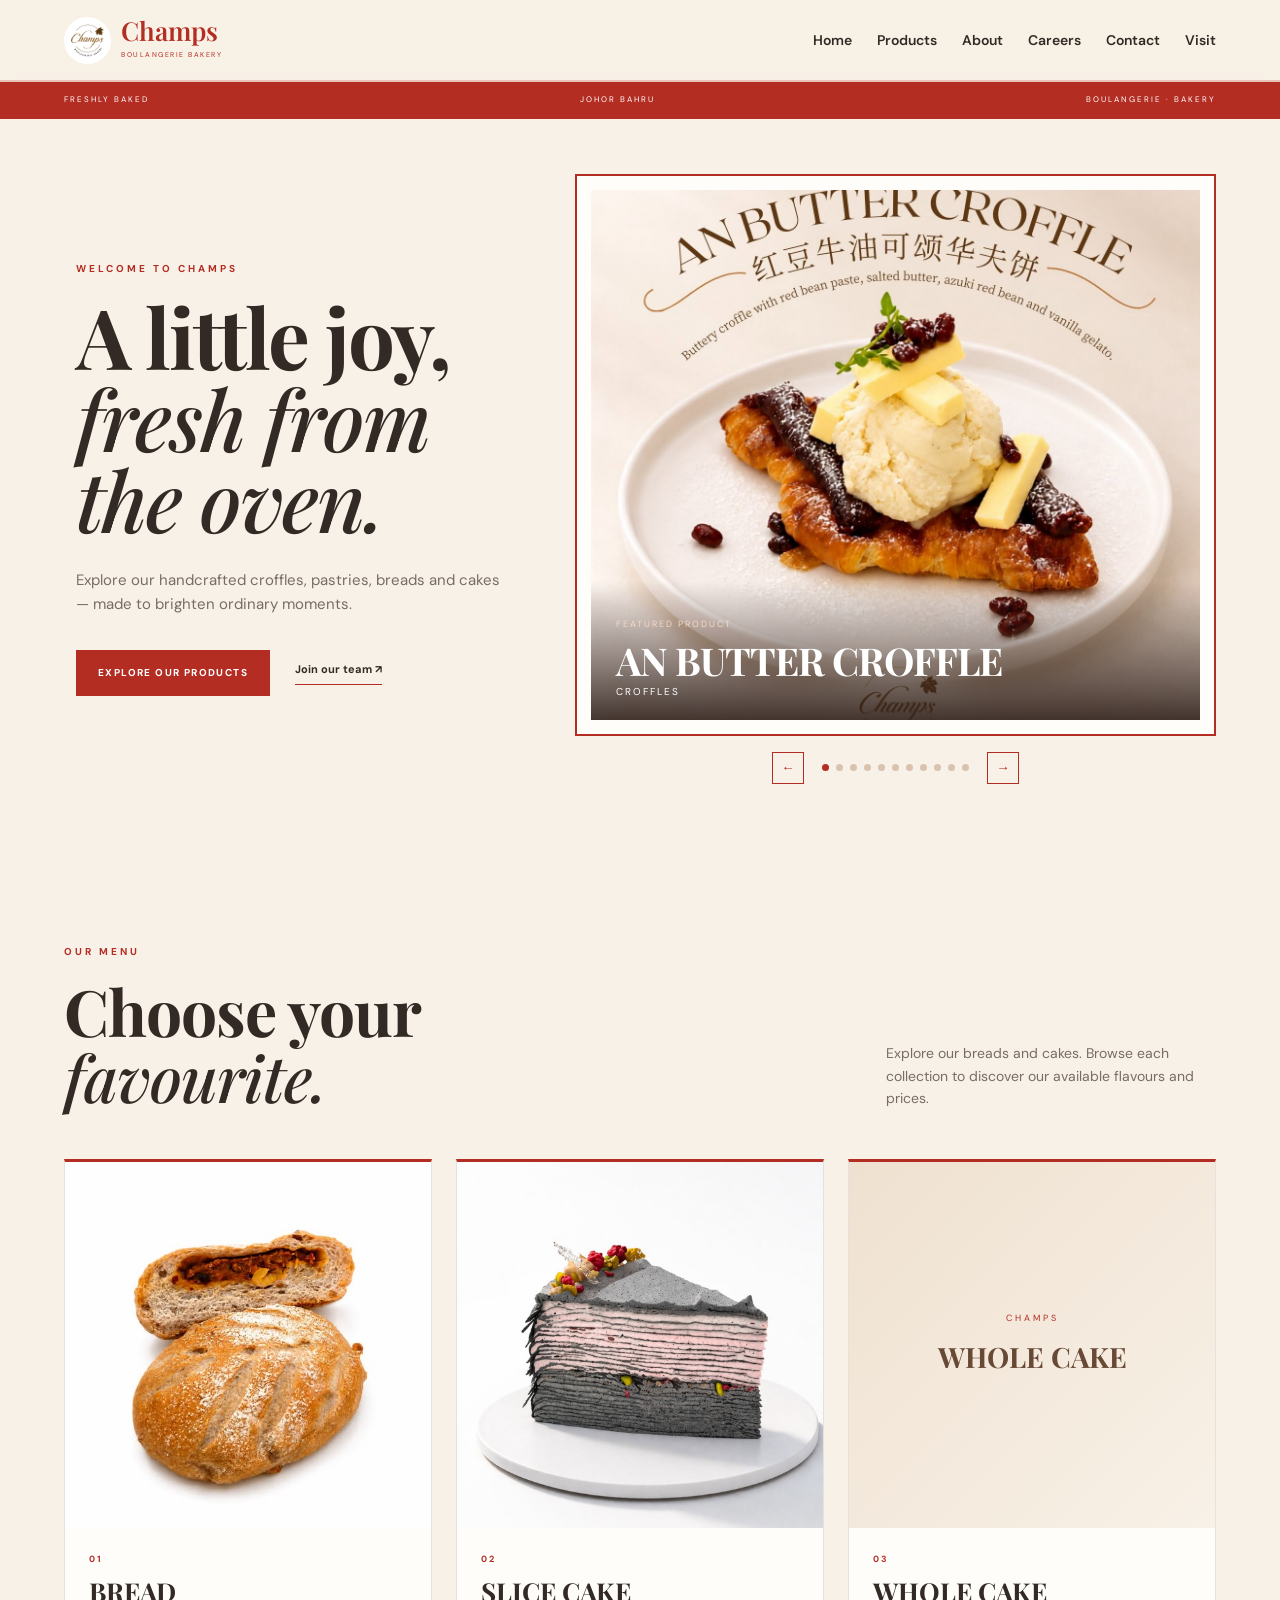
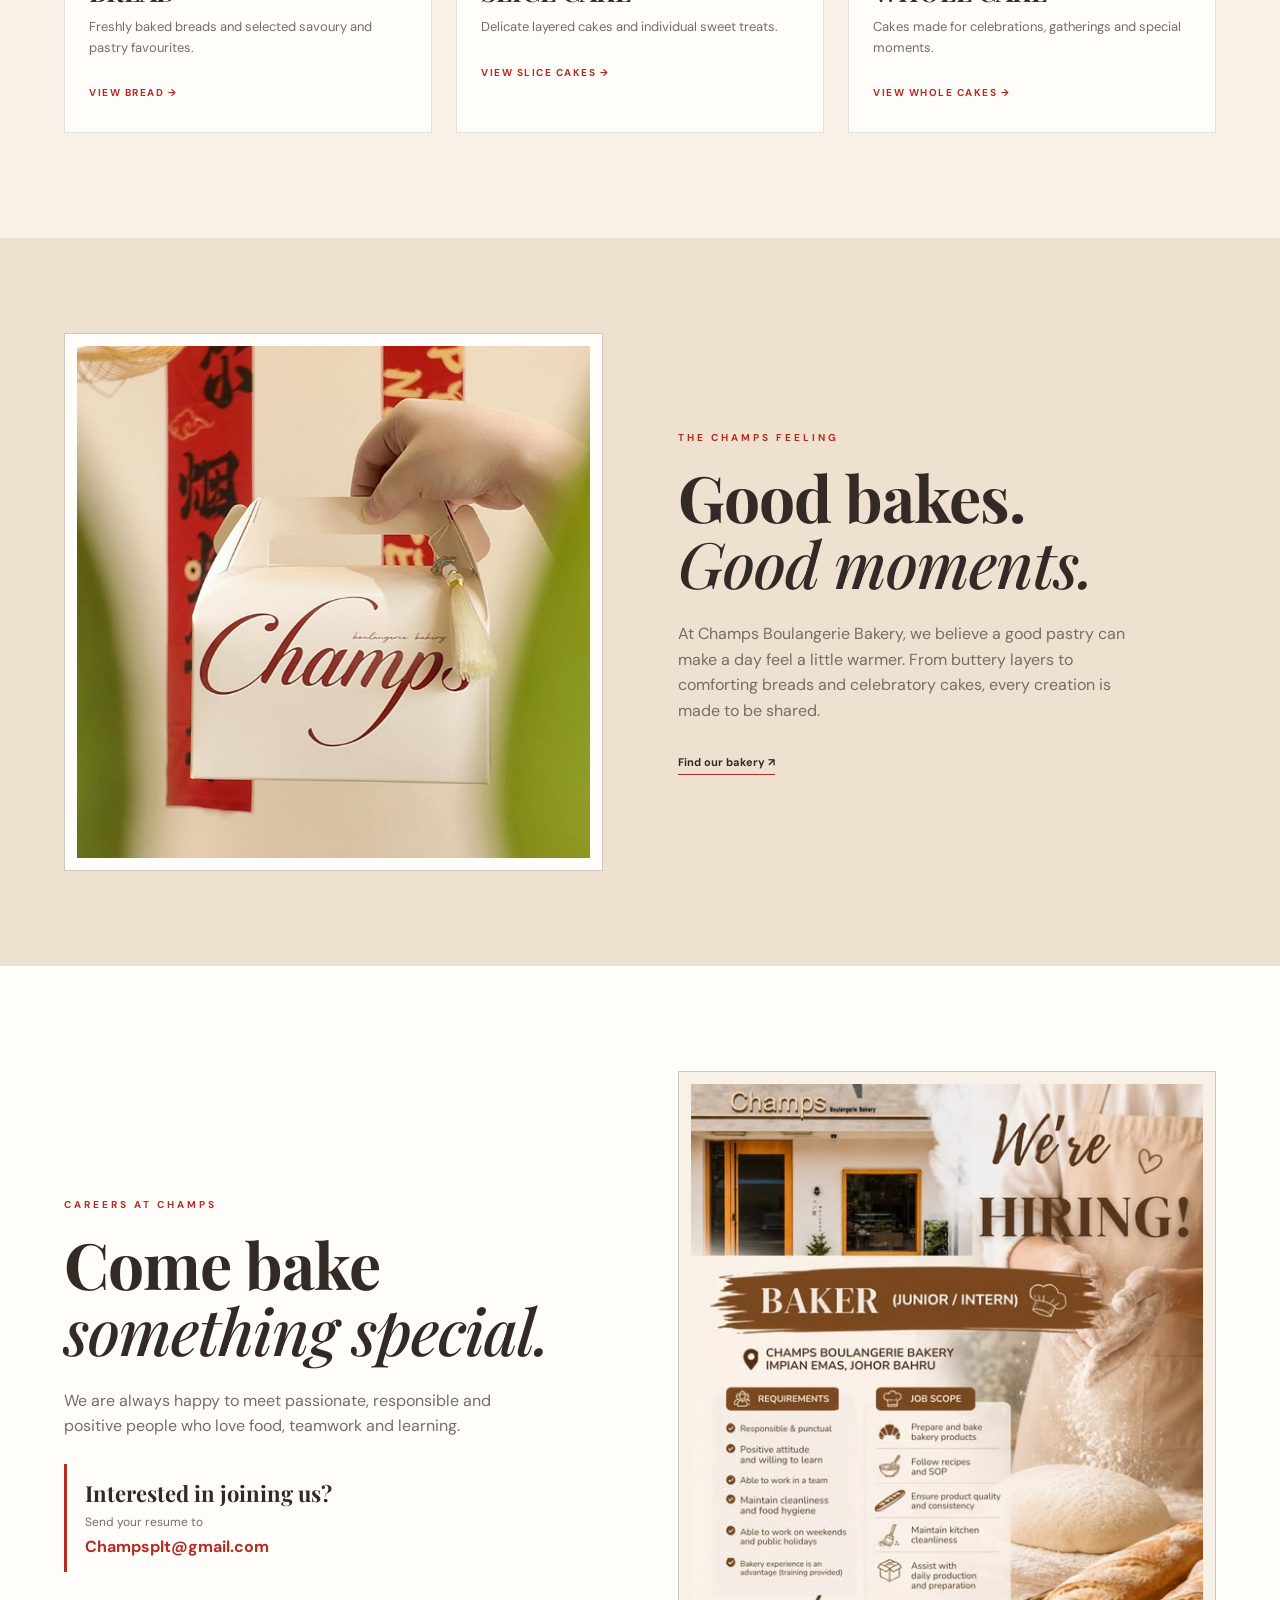
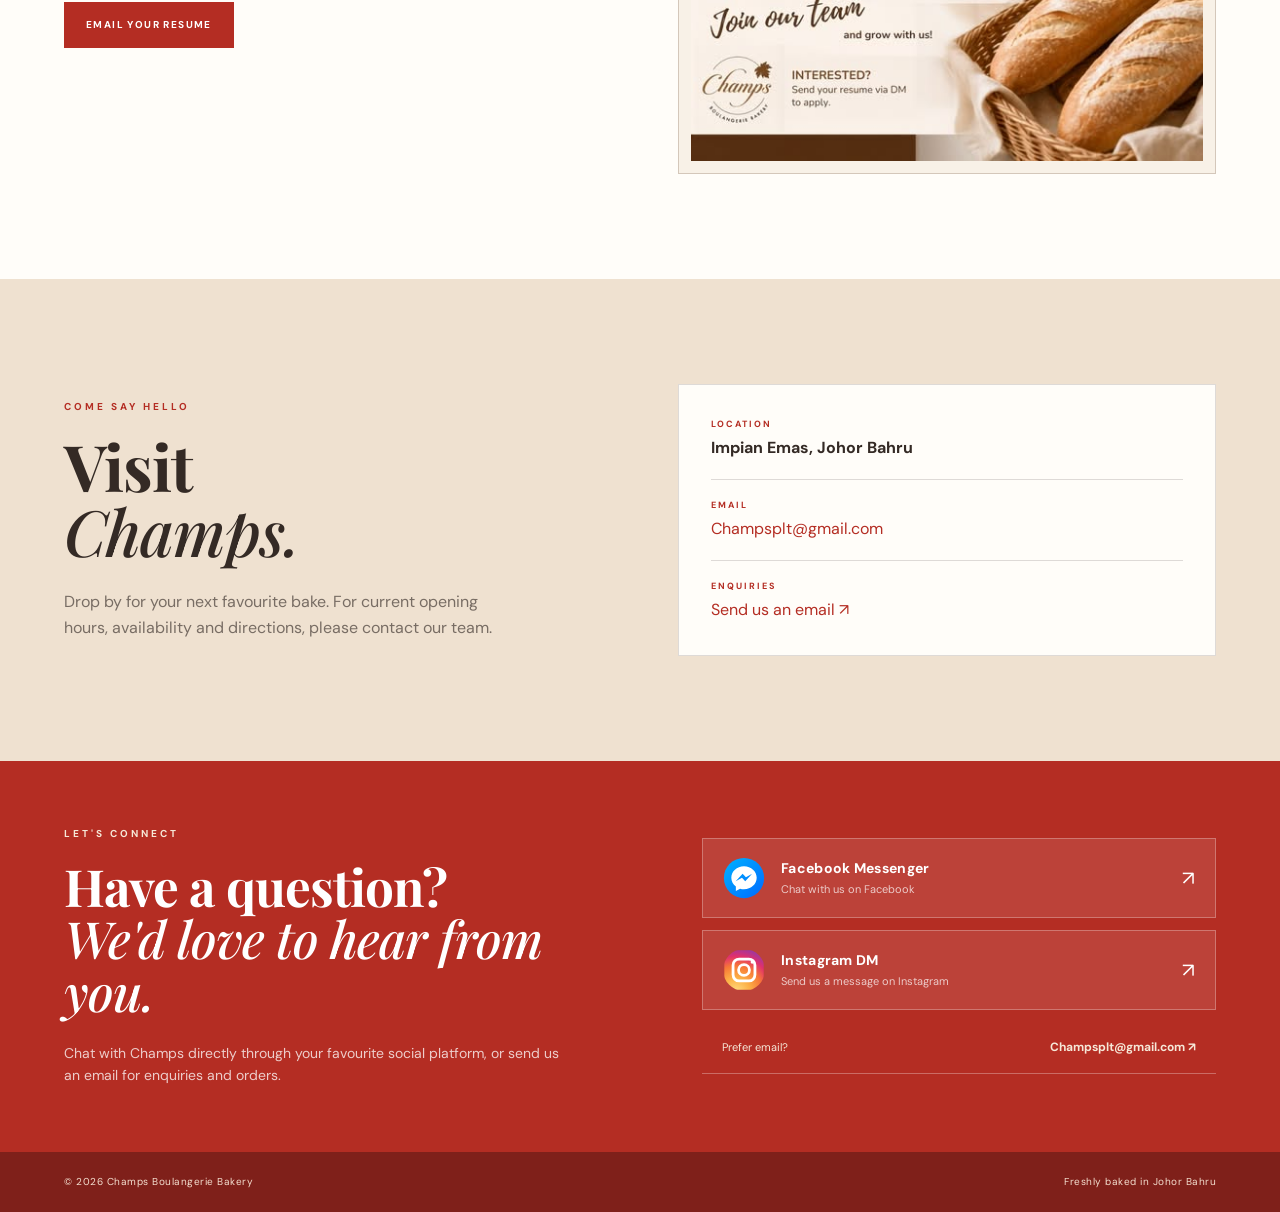
==== index.html @ 4beab1e5 "Update website" ====
<!DOCTYPE html>
<html lang="en">

<head>

    <meta charset="UTF-8">

    <meta name="viewport" content="width=device-width, initial-scale=1.0">

    <meta name="description"
          content="Champs Boulangerie Bakery — croffles, pastries, breads, cakes and handcrafted sweet treats in Johor Bahru.">

    <title>Champs Boulangerie Bakery</title>


    <!-- Google Fonts -->
    <link rel="preconnect" href="https://fonts.googleapis.com">

    <link rel="preconnect"
          href="https://fonts.gstatic.com"
          crossorigin>

    <link href="https://fonts.googleapis.com/css2?family=DM+Sans:wght@400;500;600;700&family=Playfair+Display:wght@500;600;700&display=swap"
          rel="stylesheet">


    <!-- Main CSS -->
    <link rel="stylesheet" href="style.css">

</head>


<body>


    <!-- =========================================================
         HEADER / NAVIGATION
    ========================================================== -->

    <header class="header" id="header">

        <div class="container nav">

            <!-- Logo -->
            <div class="brand" aria-label="Champs Boulangerie Bakery">

                <img src="images/champslogo.jpg"
                     alt="Champs Logo">

                <span>

                    <strong>Champs</strong>

                    <small>BOULANGERIE BAKERY</small>

                </span>

            </div>


            <!-- Desktop Navigation -->
            <nav class="nav-links">

                <a href="#home">Home</a>

                <a href="products.html">Products</a>

                <a href="#about">About</a>

                <a href="#careers">Careers</a>

                <a href="#contact">Contact</a>

                <a href="#visit">Visit</a>

            </nav>


            <!-- Mobile Menu Button -->
            <button class="menu-button"
                    id="menuButton"
                    aria-label="Open navigation"
                    aria-expanded="false">

                ☰

            </button>

        </div>


        <!-- Mobile Navigation -->
        <nav class="mobile-nav" id="mobileNav">

            <a href="#home">Home</a>

            <a href="products.html">Products</a>

            <a href="#about">About</a>

            <a href="#careers">Careers</a>

            <a href="#contact">Contact</a>

            <a href="#visit">Visit</a>

        </nav>

    </header>



    <!-- =========================================================
         MAIN CONTENT
    ========================================================== -->

    <main id="home">


        <!-- =====================================================
             HERO SECTION
        ====================================================== -->

        <section class="hero">


            <!-- Top Information -->
            <div class="hero-topline">

                <span>FRESHLY BAKED</span>

                <span>JOHOR BAHRU</span>

                <span>BOULANGERIE · BAKERY</span>

            </div>



            <div class="container hero-grid">


                <!-- =================================================
                     HERO TEXT
                ================================================== -->

                <div class="hero-copy">

                    <p class="eyebrow">
                        WELCOME TO CHAMPS
                    </p>


                    <h1>

                        A little joy,
                        <br>

                        <em>fresh from the oven.</em>

                    </h1>


                    <p class="hero-description">

                        Explore our handcrafted croffles,
                        pastries, breads and cakes —
                        made to brighten ordinary moments.

                    </p>


                    <!-- Hero Buttons -->
                    <div class="hero-actions">

                        <a class="button red"
                           href="products.html">

                            Explore our products

                        </a>


                        <a class="underlink"
                           href="#careers">

                            Join our team ↗

                        </a>

                    </div>

                </div>



     <!-- =================================================
                     HERO PRODUCT SLIDER
                ================================================== -->

                <div class="hero-slider">


                    <!-- Slider Frame -->
                    <div class="slider-frame">


                        <!-- Decorative Corners -->
                        <div class="slider-corner top-left"></div>

                        <div class="slider-corner bottom-right"></div>


                        <!-- Product Image -->
                        <img id="heroImage"
                             src="images/an-butter-croffle.jpg"
                             alt="AN BUTTER CROFFLE">


                        <!-- Product Information Overlay -->
                        <div class="slider-overlay">

                            <span class="slider-label">
                                FEATURED PRODUCT
                            </span>

                            <h2 id="heroTitle">
                                AN BUTTER CROFFLE
                            </h2>

                            <p id="heroCategory">
                                CROFFLES
                            </p>

                        </div>


                    </div>
                    <!-- END slider-frame -->


                    <!-- =================================================
                         SLIDER CONTROLS
                         
                         IMPORTANT:
                         This is OUTSIDE slider-frame.
                         Do not put it inside slider-frame.
                    ================================================== -->

                    <div class="slider-controls">


                        <!-- Previous -->
                        <button id="prevSlide"
                                aria-label="Previous product">

                            ←

                        </button>


                        <!-- Dots -->
                        <div class="slider-dots"
                             id="sliderDots">
                        </div>


                        <!-- Next -->
                        <button id="nextSlide"
                                aria-label="Next product">

                            →

                        </button>


                    </div>
                    <!-- END slider-controls -->


                </div>
                <!-- END hero-slider -->


            </div>
            <!-- END hero-grid -->


        </section>
        <!-- END HERO SECTION -->



        <!-- =========================================================
             OUR MENU SECTION
        ========================================================== -->

        <section class="section menu-section"
                 id="products">


            <div class="container">


                <!-- Section Heading -->
                <div class="section-heading">


                    <div>

                        <p class="eyebrow">
                            OUR MENU
                        </p>


                        <h2>

                            Choose your
                            <br>

                            <em>favourite.</em>

                        </h2>

                    </div>


                    <p>

                        Explore our breads and cakes.
                        Browse each collection to discover
                        our available flavours and prices.

                    </p>

                </div>



                <!-- Menu Categories -->
                <div class="menu-category-grid">


                    <!-- =================================================
                         BREAD
                    ================================================== -->

                    <a class="menu-category-card"
                       href="products.html#bread">


                        <div class="menu-category-image">

                            <img src="images/wellness-bread.jpg"
                                 alt="Champs Bread">

                        </div>


                        <div class="menu-category-info">

                            <span>01</span>

                            <h3>
                                BREAD
                            </h3>

                            <p>

                                Freshly baked breads and
                                selected savoury and pastry
                                favourites.

                            </p>

                            <strong>
                                VIEW BREAD →
                            </strong>

                        </div>

                    </a>



                    <!-- =================================================
                         SLICE CAKE
                    ================================================== -->

                    <a class="menu-category-card"
                       href="products.html#slice-cake">


                        <div class="menu-category-image">

                            <img src="images/midnight-berries-mille-crepe.jpg"
                                 alt="Champs Slice Cake">

                        </div>


                        <div class="menu-category-info">

                            <span>02</span>

                            <h3>
                                SLICE CAKE
                            </h3>

                            <p>

                                Delicate layered cakes and
                                individual sweet treats.

                            </p>

                            <strong>
                                VIEW SLICE CAKES →
                            </strong>

                        </div>

                    </a>



                    <!-- =================================================
                         WHOLE CAKE
                    ================================================== -->

                    <a class="menu-category-card"
                       href="products.html#whole-cake">


                        <div class="menu-category-image whole-cake-placeholder">


                            <div>

                                <span>
                                    CHAMPS
                                </span>

                                <strong>
                                    WHOLE CAKE
                                </strong>

                            </div>


                        </div>


                        <div class="menu-category-info">

                            <span>03</span>

                            <h3>
                                WHOLE CAKE
                            </h3>

                            <p>

                                Cakes made for celebrations,
                                gatherings and special moments.

                            </p>

                            <strong>
                                VIEW WHOLE CAKES →
                            </strong>

                        </div>

                    </a>


                </div>

            </div>

        </section>



        <!-- =========================================================
             ABOUT / BRAND SECTION
        ========================================================== -->

        <section class="brand-section"
                 id="about">


            <div class="container brand-grid">


                <!-- Brand Photo -->
                <div class="brand-photo">

                    <img src="images/champs-packaging.jpg"
                         alt="Champs bakery packaging">

                </div>



                <!-- Brand Text -->
                <div class="brand-copy">


                    <p class="eyebrow">
                        THE CHAMPS FEELING
                    </p>


                    <h2>

                        Good bakes.
                        <br>

                        <em>Good moments.</em>

                    </h2>


                    <p>

                        At Champs Boulangerie Bakery,
                        we believe a good pastry can make
                        a day feel a little warmer.

                        From buttery layers to comforting
                        breads and celebratory cakes,
                        every creation is made to be shared.

                    </p>


                    <a class="underlink"
                       href="#visit">

                        Find our bakery ↗

                    </a>

                </div>


            </div>

        </section>



        <!-- =========================================================
             CAREERS SECTION
        ========================================================== -->

        <section class="careers section"
                 id="careers">


            <div class="container careers-grid">


                <!-- Careers Text -->
                <div class="careers-copy">


                    <p class="eyebrow">
                        CAREERS AT CHAMPS
                    </p>


                    <h2>

                        Come bake
                        <br>

                        <em>something special.</em>

                    </h2>


                    <p>

                        We are always happy to meet
                        passionate, responsible and positive
                        people who love food, teamwork
                        and learning.

                    </p>



                    <!-- Career Contact -->
                    <div class="career-note">


                        <strong>
                            Interested in joining us?
                        </strong>


                        <span>
                            Send your resume to
                        </span>


                        <a href="mailto:Champsplt@gmail.com?subject=Job%20Application%20-%20Champs%20Boulangerie%20Bakery">

                            Champsplt@gmail.com

                        </a>


                    </div>



                    <!-- Email Button -->
                    <a class="button red"
                       href="mailto:Champsplt@gmail.com?subject=Job%20Application%20-%20Champs%20Boulangerie%20Bakery&body=Hello%20Champs%20team%2C%0A%0AI%20would%20like%20to%20apply%20for%20a%20position.%20Please%20find%20my%20resume%20attached.%0A%0AThank%20you.">

                        Email your resume

                    </a>


                </div>



                <!-- Hiring Poster -->
                <div class="poster-frame">

                    <img src="images/hiring.jpg"
                         alt="Champs Boulangerie Bakery hiring poster">

                </div>


            </div>

        </section>



        <!-- =========================================================
             VISIT SECTION
        ========================================================== -->

        <section class="visit section"
                 id="visit">


            <div class="container visit-grid">


                <!-- Visit Text -->
                <div>

                    <p class="eyebrow">
                        COME SAY HELLO
                    </p>


                    <h2>

                        Visit
                        <br>

                        <em>Champs.</em>

                    </h2>


                    <p>

                        Drop by for your next favourite bake.
                        For current opening hours, availability
                        and directions, please contact our team.

                    </p>

                </div>



                <!-- Visit Information -->
                <div class="visit-card">


                    <!-- Location -->
                    <div class="visit-line">

                        <span>
                            LOCATION
                        </span>

                        <strong>
                            Impian Emas, Johor Bahru
                        </strong>

                    </div>



                    <!-- Email -->
                    <div class="visit-line">

                        <span>
                            EMAIL
                        </span>

                        <a href="mailto:Champsplt@gmail.com">

                            Champsplt@gmail.com

                        </a>

                    </div>



                    <!-- Enquiries -->
                    <div class="visit-line">

                        <span>
                            ENQUIRIES
                        </span>

                        <a href="mailto:Champsplt@gmail.com?subject=Champs%20Bakery%20Enquiry">

                            Send us an email ↗

                        </a>

                    </div>


                </div>


            </div>

        </section>



        <!-- =========================================================
             CONTACT STRIP
        ========================================================== -->

        <section class="contact-strip" id="contact">

            <div class="container contact-inner">

                <div class="contact-copy">

                    <p class="eyebrow light">LET'S CONNECT</p>

                    <h2>
                        Have a question?
                        <br>
                        <em>We'd love to hear from you.</em>
                    </h2>

                    <p class="contact-description">
                        Chat with Champs directly through your favourite social platform,
                        or send us an email for enquiries and orders.
                    </p>

                </div>

                <div class="contact-options">

                    <a class="contact-social facebook"
                       href="https://m.me/Champs4722"
                       target="_blank"
                       rel="noopener noreferrer"
                       aria-label="Chat with Champs on Facebook Messenger">
                        <span class="contact-social-icon messenger-icon" aria-hidden="true">
                            <svg viewBox="0 0 48 48" role="img">
                                <defs>
                                    <linearGradient id="messengerGradient" x1="0" y1="0" x2="1" y2="1">
                                        <stop offset="0%" stop-color="#00B2FF"/>
                                        <stop offset="100%" stop-color="#006AFF"/>
                                    </linearGradient>
                                </defs>
                                <circle cx="24" cy="24" r="23" fill="url(#messengerGradient)"/>
                                <path fill="#fff" d="M24 10.5c-8.2 0-14.5 5.9-14.5 13.2 0 4.1 2 7.8 5.2 10.1v5.1l4.8-2.7c1.4.4 2.9.6 4.5.6 8.2 0 14.5-5.9 14.5-13.1S32.2 10.5 24 10.5Zm1.4 17.1-3.7-3.9-7.2 3.9 7.9-8.4 3.8 3.9 7.1-3.9-7.9 8.4Z"/>
                            </svg>
                        </span>
                        <span class="contact-social-text">
                            <strong>Facebook Messenger</strong>
                            <small>Chat with us on Facebook</small>
                        </span>
                        <span class="contact-arrow">↗</span>
                    </a>

                    <a class="contact-social instagram"
                       href="https://ig.me/m/champsboulangeriebakery"
                       target="_blank"
                       rel="noopener noreferrer"
                       aria-label="Message Champs on Instagram">
                        <span class="contact-social-icon instagram-icon" aria-hidden="true">
                            <svg viewBox="0 0 48 48" role="img">
                                <defs>
                                    <radialGradient id="igGradient" cx="30%" cy="105%" r="120%">
                                        <stop offset="0%" stop-color="#FFDC80"/>
                                        <stop offset="30%" stop-color="#FCAF45"/>
                                        <stop offset="55%" stop-color="#F77737"/>
                                        <stop offset="75%" stop-color="#E1306C"/>
                                        <stop offset="100%" stop-color="#833AB4"/>
                                    </radialGradient>
                                </defs>
                                <rect x="1.5" y="1.5" width="45" height="45" rx="13" fill="url(#igGradient)"/>
                                <rect x="11.5" y="11.5" width="25" height="25" rx="7" fill="none" stroke="#fff" stroke-width="3.2"/>
                                <circle cx="24" cy="24" r="6.2" fill="none" stroke="#fff" stroke-width="3.2"/>
                                <circle cx="33.5" cy="14.8" r="2" fill="#fff"/>
                            </svg>
                        </span>
                        <span class="contact-social-text">
                            <strong>Instagram DM</strong>
                            <small>Send us a message on Instagram</small>
                        </span>
                        <span class="contact-arrow">↗</span>
                    </a>

                    <a class="contact-email"
                       href="mailto:Champsplt@gmail.com?subject=Champs%20Bakery%20Enquiry">
                        <span>Prefer email?</span>
                        <strong>Champsplt@gmail.com ↗</strong>
                    </a>

                </div>

            </div>

        </section>


    </main>



    <!-- =========================================================
         FOOTER
    ========================================================== -->

    <footer class="footer">


        <div class="container footer-inner">


            <span>

                © <span id="year"></span>
                Champs Boulangerie Bakery

            </span>


            <span>

                Freshly baked in Johor Bahru

            </span>


        </div>


    </footer>



    <!-- =========================================================
         JAVASCRIPT
    ========================================================== -->

    <script src="script.js"></script>


</body>

</html>
---- style.css ----
* {
    margin: 0;
    padding: 0;
    box-sizing: border-box;
}


/* ========================================
   ROOT / COLORS
======================================== */

:root {
    --cream: #f8f1e7;
    --cream2: #efe1d0;
    --white: #fffdf9;

    --red: #B42D23;
    --red-dark: #7F201A;

    --wood: #ad8059;
    --wood-dark: #684936;

    --ink: #342a25;
    --muted: #786d64;

    --line: rgba(52, 42, 37, .16);
}


/* ========================================
   GLOBAL
======================================== */

html {
    scroll-behavior: smooth;
    scroll-padding-top: 84px;
}

body {
    font-family: "DM Sans", sans-serif;
    color: var(--ink);
    background: var(--cream);
    line-height: 1.6;
}

a {
    color: inherit;
    text-decoration: none;
}

img {
    display: block;
    width: 100%;
}

.container {
    width: min(1180px, 90%);
    margin: auto;
}

.section {
    padding: 105px 0;
}


/* ========================================
   EYEBROW
======================================== */

.eyebrow {
    color: var(--red);
    font-size: 10px;
    font-weight: 700;
    letter-spacing: 3px;
    margin-bottom: 18px;
}

.eyebrow.light {
    color: #f6e8d8;
}


/* ========================================
   HEADINGS
======================================== */

h1,
h2,
h3 {
    font-family: "Playfair Display", serif;
}

h1 {
    font-size: clamp(52px, 6.5vw, 88px);
    line-height: .98;
    letter-spacing: -2px;
}

h2 {
    font-size: clamp(42px, 5vw, 68px);
    line-height: 1.03;
    letter-spacing: -1px;
}

h3 {
    font-size: 23px;
    line-height: 1.15;
}

em {
    font-weight: 500;
}


/* ========================================
   HEADER
======================================== */

.header {
    position: fixed;
    inset: 0 0 auto;
    z-index: 1000;

    background: rgba(248, 241, 231, .96);
    backdrop-filter: blur(14px);

    border-bottom: 2px solid rgba(180, 45, 35, .22);
}

.nav {
    height: 80px;

    display: flex;
    align-items: center;
    justify-content: space-between;

    gap: 24px;
}


/* ========================================
   BRAND / LOGO
======================================== */

.brand {
    display: flex;
    align-items: center;

    gap: 10px;
    min-width: 205px;
}

.brand img {
    width: 47px;
    height: 47px;

    object-fit: cover;
    border-radius: 50%;
}

.brand strong {
    display: block;

    font-family: "Playfair Display", serif;
    font-size: 26px;
    line-height: .85;
    font-weight: 600;

    color: var(--red);
}

.brand small {
    display: block;

    color: var(--red);
    font-size: 7px;
    letter-spacing: 1.5px;

    margin-top: 7px;
}


/* ========================================
   NAVIGATION LINKS
======================================== */

.nav-links {
    display: flex;

    gap: 25px;

    font-size: 14px;
    font-weight: 600;
}

.nav-links a:hover,
.underlink:hover {
    color: var(--red);
}


/* ========================================
   BUTTONS
======================================== */

.button {
    display: inline-flex;

    align-items: center;
    justify-content: center;

    min-height: 46px;

    padding: 0 22px;

    font-size: 10px;
    font-weight: 700;
    letter-spacing: 1.4px;

    text-transform: uppercase;

    transition: .25s;
}


.menu-button {
    display: none;

    border: 0;
    background: none;

    color: var(--red);

    font-size: 24px;
}

.mobile-nav {
    display: none;
}


/* ========================================
   HERO
======================================== */

.hero {
    padding-top: 80px;
    background: var(--cream);
}


/* ========================================
   HERO TOP LINE
======================================== */

.hero-topline {
    display: flex;

    justify-content: space-between;

    gap: 15px;

    padding: 13px 5%;

    background: var(--red);

    border-bottom: 0;

    font-size: 8px;
    letter-spacing: 2px;

    color: #fff;
}


/* ========================================
   HERO GRID
======================================== */

.hero-grid {
    display: grid;

    grid-template-columns: .82fr 1.18fr;

    align-items: center;

    gap: 65px;

    padding-top: 55px;
    padding-bottom: 55px;
}

.hero-copy {
    padding-left: 12px;
}

.hero-description {
    max-width: 430px;

    color: var(--muted);

    font-size: 15px;

    margin: 28px 0 34px;
}

.hero-actions {
    display: flex;

    align-items: center;

    gap: 25px;

    flex-wrap: wrap;
}


/* ========================================
   RED BUTTON
======================================== */

.button.red {
    background: var(--red);
    color: #fff;
}

.button.red:hover {
    background: var(--red-dark);

    transform: translateY(-2px);
}

.underlink {
    font-size: 11px;
    font-weight: 700;

    border-bottom: 1px solid var(--red);

    padding-bottom: 5px;
}


/* ========================================
   HERO SLIDER
======================================== */

.hero-slider {
    min-width: 0;
}

.slider-frame {
    position: relative;

    border: 2px solid var(--red);

    background: var(--white);

    padding: 14px;
}

.slider-frame > img {
    aspect-ratio: 1.15 / 1;

    object-fit: cover;

    transition: opacity .35s;
}


/* ========================================
   SLIDER CORNERS
======================================== */

.slider-corner {
    display: none;
}

.top-left {
    top: -1px;
    left: -1px;

    border-top: 4px solid;
    border-left: 4px solid;
}

.bottom-right {
    bottom: -1px;
    right: -1px;

    border-bottom: 4px solid;
    border-right: 4px solid;
}


/* ========================================
   SLIDER OVERLAY
======================================== */

.slider-overlay {
    position: absolute;

    left: 14px;
    right: 14px;
    bottom: 14px;

    padding: 28px 25px 20px;

    color: #fff;

    background:
        linear-gradient(
            transparent,
            rgba(48, 33, 27, .9)
        );
}

.slider-label {
    font-size: 9px;

    letter-spacing: 2px;

    color: #f4d9c7;
}

.slider-overlay h2 {
    font-size: clamp(24px, 3vw, 42px);

    margin: 7px 0 3px;
}

.slider-overlay p {
    font-size: 10px;

    letter-spacing: 2px;
}


/* ========================================
   SLIDER CONTROLS
   DESKTOP
======================================== */

.slider-controls {
    display: flex;

    align-items: center;
    justify-content: center;

    gap: 18px;

    margin-top: 16px;
}

.slider-controls button {
    border: 1px solid var(--red);

    background: transparent;

    color: var(--red);

    width: 32px;
    height: 32px;

    cursor: pointer;
}


/* ========================================
   SLIDER DOTS
======================================== */

.slider-dots {
    display: flex;

    gap: 7px;
}

.slider-dots button {
    width: 7px;
    height: 7px;

    min-height: 7px;

    padding: 0;

    border: 0;

    border-radius: 50%;

    background: var(--wood);

    opacity: .4;
}

.slider-dots button.active {
    opacity: 1;

    background: var(--red);
}


/* ========================================
   CATEGORY BAR
======================================== */

.category-bar {
    background: var(--red);
    color: #fff;
}

.categories {
    display: flex;

    justify-content: center;

    flex-wrap: wrap;
}

.categories a {
    padding: 18px 27px;

    font-size: 10px;

    letter-spacing: 2px;

    border-right: 1px solid rgba(255, 255, 255, .25);
}

.categories a:first-child {
    border-left: 1px solid rgba(255, 255, 255, .25);
}


/* ========================================
   SECTION HEADING
======================================== */

.section-heading {
    display: flex;

    justify-content: space-between;
    align-items: end;

    gap: 40px;

    margin-bottom: 50px;
}

.section-heading > p {
    max-width: 330px;

    color: var(--muted);

    font-size: 14px;
}


/* ========================================
   PRODUCT GRID
======================================== */

.product-grid {
    display: grid;

    grid-template-columns: repeat(3, 1fr);

    gap: 34px 24px;
}

.product-card {
    background: var(--white);

    border: 1px solid rgba(52, 42, 37, .11);

    transition:
        transform .25s,
        box-shadow .25s;
}

.product-card:hover {
    transform: translateY(-5px);

    box-shadow:
        0 12px 28px rgba(80, 55, 40, .08);
}


/* ========================================
   PRODUCT IMAGE
======================================== */

.product-image {
    position: relative;

    background: #fff;

    overflow: hidden;
}

.product-image img {
    aspect-ratio: 1 / 1;

    object-fit: cover;

    transition: transform .5s;
}

.product-card:hover .product-image img {
    transform: scale(1.035);
}

.product-tag {
    position: absolute;

    top: 13px;
    left: 13px;

    background: var(--red);

    color: #fff;

    font-size: 9px;

    letter-spacing: 1.5px;

    padding: 5px 8px;
}


/* ========================================
   PRODUCT INFO
======================================== */

.product-info {
    padding: 21px 22px 25px;
}

.product-info h3 {
    font-size: 23px;
}

.product-info p {
    font-size: 13px;

    color: var(--muted);

    margin-top: 10px;
}


/* ========================================
   BRAND SECTION
======================================== */

.brand-section {
    background: var(--cream2);

    padding: 95px 0;
}

.brand-grid {
    display: grid;

    grid-template-columns: 1fr 1fr;

    gap: 75px;

    align-items: center;
}

.brand-photo {
    border: 1px solid rgba(104, 73, 54, .3);

    padding: 12px;

    background: var(--white);
}

.brand-photo img {
    aspect-ratio: 1 / 1;

    object-fit: cover;
}

.brand-copy p:not(.eyebrow) {
    color: var(--muted);

    max-width: 470px;

    margin: 25px 0;
}


/* ========================================
   CAREERS
======================================== */

.careers {
    background: var(--white);
}

.careers-grid {
    display: grid;

    grid-template-columns: 1fr 1fr;

    gap: 75px;

    align-items: center;
}

.careers-copy > p:not(.eyebrow) {
    color: var(--muted);

    max-width: 480px;

    margin: 25px 0;
}


/* ========================================
   CAREER NOTE
======================================== */

.career-note {
    border-left: 3px solid var(--red);

    padding: 12px 0 12px 18px;

    margin: 25px 0 30px;

    display: flex;

    flex-direction: column;

    gap: 2px;
}

.career-note strong {
    font-family: "Playfair Display", serif;

    font-size: 22px;
}

.career-note span {
    font-size: 12px;

    color: var(--muted);
}

.career-note a {
    color: var(--red);

    font-weight: 700;
}


/* ========================================
   POSTER
======================================== */

.poster-frame {
    border: 1px solid rgba(104, 73, 54, .25);

    padding: 12px;

    background: var(--cream);
}

.poster-frame img {
    max-height: 760px;

    object-fit: contain;
}


/* ========================================
   VISIT SECTION
======================================== */

.visit {
    background: var(--cream2);
}

.visit-grid {
    display: grid;

    grid-template-columns: 1fr 1fr;

    gap: 75px;

    align-items: center;
}

.visit-grid > div > p:not(.eyebrow) {
    color: var(--muted);

    max-width: 430px;

    margin-top: 25px;
}


/* ========================================
   VISIT CARD
======================================== */

.visit-card {
    background: var(--white);

    padding: 32px;

    border: 1px solid var(--line);
}

.visit-line {
    display: flex;

    flex-direction: column;

    gap: 4px;

    padding: 18px 0;

    border-bottom: 1px solid var(--line);
}

.visit-line:first-child {
    padding-top: 0;
}

.visit-line:last-child {
    border-bottom: 0;

    padding-bottom: 0;
}

.visit-line span {
    font-size: 9px;

    letter-spacing: 2px;

    color: var(--red);

    font-weight: 700;
}

.visit-line strong,
.visit-line a {
    font-size: 16px;
}

.visit-line a {
    color: var(--red);
}


/* ========================================
   CONTACT STRIP
======================================== */

.contact-strip {
    background: var(--red);

    color: #fff;

    padding: 65px 0;
}

.contact-inner {
    display: flex;

    justify-content: space-between;
    align-items: center;

    gap: 30px;
}

.contact-strip h2 {
    font-size: clamp(34px, 4vw, 54px);
}

.cream-button {
    background: var(--cream);

    color: var(--red);
}

.cream-button:hover {
    background: #fff;
}


/* ========================================
   FOOTER
======================================== */

.footer {
    background: var(--red-dark);

    color: #f4dfd0;

    font-size: 10px;

    letter-spacing: .5px;
}

.footer-inner {
    display: flex;

    justify-content: space-between;

    gap: 20px;

    padding: 22px 0;
}


/* ========================================
   MENU CATEGORY SECTION
======================================== */

.menu-category-grid {
    display: grid;

    grid-template-columns: repeat(3, 1fr);

    gap: 24px;
}

.menu-category-card {
    display: block;

    background: var(--white);

    border: 1px solid rgba(52, 42, 37, 0.12);

    border-top: 3px solid var(--red);

    transition:
        transform 0.3s ease,
        box-shadow 0.3s ease;
}

.menu-category-card:hover {
    transform: translateY(-6px);

    box-shadow:
        0 14px 32px rgba(80, 55, 40, 0.1);
}

.menu-category-image {
    overflow: hidden;

    background: #fff;
}

.menu-category-image img {
    width: 100%;

    aspect-ratio: 1 / 1;

    object-fit: cover;

    transition: transform 0.5s ease;
}

.menu-category-card:hover .menu-category-image img {
    transform: scale(1.04);
}

.menu-category-info {
    padding: 24px 24px 28px;
}

.menu-category-info > span {
    display: block;

    color: var(--red);

    font-size: 9px;

    font-weight: 700;

    letter-spacing: 2px;

    margin-bottom: 10px;
}

.menu-category-info h3 {
    font-size: 26px;

    margin-bottom: 10px;
}

.menu-category-info p {
    color: var(--muted);

    font-size: 13px;

    line-height: 1.6;

    margin-bottom: 20px;
}

.menu-category-info strong {
    color: var(--red);

    font-size: 10px;

    letter-spacing: 1.5px;
}


/* ========================================
   WHOLE CAKE PLACEHOLDER
======================================== */

.whole-cake-placeholder {
    aspect-ratio: 1 / 1;

    display: flex;

    align-items: center;
    justify-content: center;

    background:
        linear-gradient(
            135deg,
            var(--cream2),
            var(--cream)
        );
}

.whole-cake-placeholder div {
    text-align: center;
}

.whole-cake-placeholder span {
    display: block;

    color: var(--red);

    font-size: 9px;

    letter-spacing: 3px;

    margin-bottom: 10px;
}

.whole-cake-placeholder strong {
    display: block;

    color: var(--wood-dark);

    font-family: "Playfair Display", serif;

    font-size: 28px;
}


/* ========================================
   MENU PAGE
======================================== */

.menu-page {
    padding-top: 80px;
}

.menu-page-header {
    background: var(--cream2);

    padding: 80px 0;
}

.menu-page-header h1 {
    max-width: 800px;
}

.menu-page-header p:not(.eyebrow) {
    max-width: 600px;

    color: var(--muted);

    margin-top: 25px;
}

.menu-page-section {
    padding: 90px 0;
}

.menu-page-section:nth-child(even) {
    background: var(--white);
}


/* ========================================
   MENU SECTION TITLE
======================================== */

.menu-section-title {
    display: flex;

    justify-content: space-between;
    align-items: end;

    gap: 30px;

    margin-bottom: 45px;
}

.menu-section-title h2 {
    margin: 0;
}

.menu-section-title p {
    max-width: 360px;

    color: var(--muted);

    font-size: 13px;
}


/* ========================================
   MENU PRODUCT GRID
======================================== */

.menu-product-grid {
    display: grid;

    grid-template-columns: repeat(3, 1fr);

    gap: 30px 24px;
}

.menu-product-card {
    background: var(--white);

    border: 1px solid rgba(52, 42, 37, 0.12);
}

.menu-page-section:nth-child(even)
.menu-product-card {
    background: var(--cream);
}

.menu-product-image {
    overflow: hidden;
}

.menu-product-image img {
    width: 100%;

    aspect-ratio: 1 / 1;

    object-fit: cover;
}


/* ========================================
   MENU PRODUCT INFO
======================================== */

.menu-product-info {
    padding: 20px 21px 24px;
}

.menu-product-info h3 {
    font-size: 21px;

    margin-bottom: 8px;
}

.menu-product-info p {
    color: var(--muted);

    font-size: 13px;

    margin-bottom: 16px;
}

.menu-product-bottom {
    display: flex;

    justify-content: space-between;
    align-items: center;

    gap: 15px;
}

.menu-product-price {
    color: var(--red);

    font-family: "Playfair Display", serif;

    font-size: 21px;

    font-weight: 600;
}

.menu-product-tag {
    font-size: 8px;

    letter-spacing: 1.5px;

    color: var(--red);

    font-weight: 700;
}


/* ========================================
   MENU EMPTY
======================================== */

.menu-empty {
    border: 1px solid rgba(104, 73, 54, 0.2);

    background: var(--cream);

    padding: 60px 30px;

    text-align: center;
}

.menu-empty h3 {
    margin-bottom: 10px;
}

.menu-empty p {
    max-width: 500px;

    margin: auto;

    color: var(--muted);

    font-size: 13px;
}


/* ========================================
   MENU RESPONSIVE
======================================== */

@media (max-width: 900px) {

    .menu-category-grid {
        grid-template-columns: 1fr;

        max-width: 650px;

        margin: auto;
    }

    .menu-product-grid {
        grid-template-columns: repeat(2, 1fr);
    }

    .menu-section-title {
        align-items: start;

        flex-direction: column;
    }
}


@media (max-width: 560px) {

    .menu-page-header {
        padding: 60px 0;
    }

    .menu-page-section {
        padding: 65px 0;
    }

    .menu-product-grid {
        grid-template-columns: 1fr;
    }

    .menu-category-info h3 {
        font-size: 24px;
    }
}


/* ========================================
   MOBILE HERO
   HORIZONTAL SLIDER
======================================== */

@media (max-width: 900px) {

    .hero-grid {
        display: flex;

        flex-direction: column;

        align-items: stretch;

        gap: 24px;

        padding-top: 34px;

        padding-bottom: 40px;
    }

    .hero-copy {
        display: flex;

        flex-direction: column;

        padding-left: 0;

        gap: 0;
    }

    .hero-copy .eyebrow,
    .hero-copy h1,
    .hero-copy .hero-description,
    .hero-copy .hero-actions {
        order: initial;
    }

    .hero-copy .eyebrow {
        margin-bottom: 8px;

        font-size: 9px;

        letter-spacing: 2.4px;
    }

    .hero-copy h1 {
        font-size: clamp(38px, 10vw, 52px);

        line-height: 1;

        letter-spacing: -1px;

        margin-bottom: 14px;
    }

    .hero-description {
        max-width: 520px;

        font-size: 13px;

        margin: 0 0 22px;
    }

    .hero-slider {
        width: 100%;
        position: relative;
    }


    /* Mobile Slider Frame */

    .slider-frame {
        border: 2px solid var(--red);

        padding: 8px;
    }

    .slider-frame > img {
        aspect-ratio: 16 / 9;

        object-fit: cover;

        object-position: 50% 35%;
    }


    /* Mobile Slider Overlay */

    .slider-overlay {
        left: 8px;
        right: 8px;
        bottom: 8px;

        padding: 35px 16px 14px;
    }

    .slider-overlay h2 {
        font-size: clamp(20px, 5.5vw, 28px);

        margin: 5px 0 2px;
    }

    .slider-overlay p {
        font-size: 8px;

        letter-spacing: 1.7px;
    }


/* ====================================
   MOBILE ARROWS + DOTS
   ==================================== */

.slider-controls {

    position: relative;

    z-index: 5;

    display: flex;

    align-items: center;

    justify-content: space-between;

    gap: 10px;

    /*
       Pull the controls upward
       so they appear inside the photo.
    */
    margin-top: -58px;

    margin-left: 8px;

    margin-right: 8px;

    margin-bottom: 16px;

    pointer-events: none;
}


    /* Mobile Arrow Buttons */

    .slider-controls button {
        pointer-events: auto;

        width: 42px;
        height: 42px;

        min-width: 42px;

        border: 1px solid rgba(255, 255, 255, 0.8);

        border-radius: 50%;

        background: rgba(180, 45, 35, 0.62);

        color: #fff;

        font-size: 21px;

        line-height: 1;

        display: flex;

        align-items: center;

        justify-content: center;

        backdrop-filter: blur(3px);

        transition:
            background 0.2s,
            transform 0.2s;
    }

    .slider-controls button:hover {
        background: rgba(180, 45, 35, 0.88);

        transform: scale(1.04);
    }


    /* Mobile Dots */

    .slider-dots {
        display: flex;

        align-items: center;

        justify-content: center;

        gap: 5px;

        pointer-events: auto;

        padding: 5px 8px;

        border-radius: 20px;

        background: rgba(48, 33, 27, 0.25);
    }

    .slider-dots button {
        width: 6px;
        height: 6px;

        min-width: 6px;
        min-height: 6px;

        padding: 0;

        border: 0;

        border-radius: 50%;

        background: rgba(255, 255, 255, 0.58);

        opacity: 1;
    }

    .slider-dots button.active {
        width: 7px;
        height: 7px;

        min-width: 7px;
        min-height: 7px;

        background: #fff;

        opacity: 1;
    }
}


/* ========================================
   SMALL MOBILE
   MAX WIDTH: 560px
======================================== */

@media (max-width: 560px) {

    .hero-grid {
        gap: 20px;

        padding-top: 28px;

        padding-bottom: 32px;
    }

    .hero-copy .eyebrow {
        font-size: 8px;

        letter-spacing: 2px;

        margin-bottom: 7px;
    }

    .hero-copy h1 {
        font-size: clamp(32px, 9.5vw, 44px);

        line-height: 1.02;

        margin-bottom: 11px;
    }

    .hero-description {
        font-size: 12px;

        line-height: 1.5;

        margin-bottom: 17px;
    }

    .hero-actions {
        gap: 14px;
    }


    /* Small Mobile Slider */

    .slider-frame {
        padding: 6px;
    }

    .slider-frame > img {
        aspect-ratio: 16 / 9;

        object-position: 50% 35%;
    }


    /* Small Mobile Overlay */

    .slider-overlay {
        left: 6px;
        right: 6px;
        bottom: 6px;

        padding: 30px 13px 12px;
    }

    .slider-overlay h2 {
        font-size: 19px;
    }

    .slider-overlay p {
        font-size: 7px;
    }


    /* ====================================
       SMALL MOBILE ARROWS + DOTS
    ==================================== */

    .slider-controls {
        left: 6px;
        right: 6px;

        /*
           THIS IS THE VALUE TO CHANGE
           FOR YOUR PHONE SCREEN
        */

        bottom: 12px;
    }

    .slider-controls button {
        width: 38px;
        height: 38px;

        min-width: 38px;

        font-size: 19px;
    }

    .slider-dots {
        gap: 4px;

        padding: 4px 7px;
    }

    .slider-dots button {
        width: 5px;
        height: 5px;

        min-width: 5px;
        min-height: 5px;
    }

    .slider-dots button.active {
        width: 6px;
        height: 6px;

        min-width: 6px;
        min-height: 6px;
    }
}

/* ========================================
   CONTACT SECTION
======================================== */

.contact-inner {
    display: grid;
    grid-template-columns: 1.05fr .95fr;
    align-items: center;
    gap: 70px;
}

.contact-description {
    max-width: 500px;
    margin-top: 24px;
    color: rgba(255,255,255,.76);
    font-size: 14px;
}

.contact-options {
    display: flex;
    flex-direction: column;
    gap: 12px;
}

.contact-social {
    display: flex;
    align-items: center;
    gap: 16px;
    padding: 18px 20px;
    background: rgba(255,255,255,.1);
    border: 1px solid rgba(255,255,255,.28);
    color: #fff;
    transition: .25s ease;
}

.contact-social:hover {
    background: #fff;
    color: var(--red);
    transform: translateX(5px);
}

.contact-social-icon {
    width: 42px;
    height: 42px;
    flex: 0 0 42px;
    display: flex;
    align-items: center;
    justify-content: center;
    border-radius: 50%;
    overflow: hidden;
}

.contact-social-icon svg {
    display: block;
    width: 42px;
    height: 42px;
}

.messenger-icon,
.instagram-icon {
    border: 0;
}

.contact-social-text {
    display: flex;
    flex-direction: column;
    gap: 2px;
    flex: 1;
}

.contact-social-text strong {
    font-size: 14px;
    letter-spacing: .3px;
}

.contact-social-text small {
    font-size: 11px;
    opacity: .72;
}

.contact-arrow {
    font-size: 20px;
}

.contact-email {
    display: flex;
    align-items: center;
    justify-content: space-between;
    gap: 20px;
    padding: 16px 20px;
    color: #f6e8d8;
    border-bottom: 1px solid rgba(255,255,255,.3);
    font-size: 11px;
}

.contact-email strong {
    font-size: 12px;
}

.contact-email:hover {
    color: #fff;
}

@media (max-width: 900px) {
    .nav-links {
        display: none;
    }

    .contact-inner {
        grid-template-columns: 1fr;
        gap: 38px;
    }

    .contact-description {
        font-size: 13px;
    }

    .contact-email {
        flex-direction: column;
        align-items: flex-start;
        gap: 5px;
    }
}
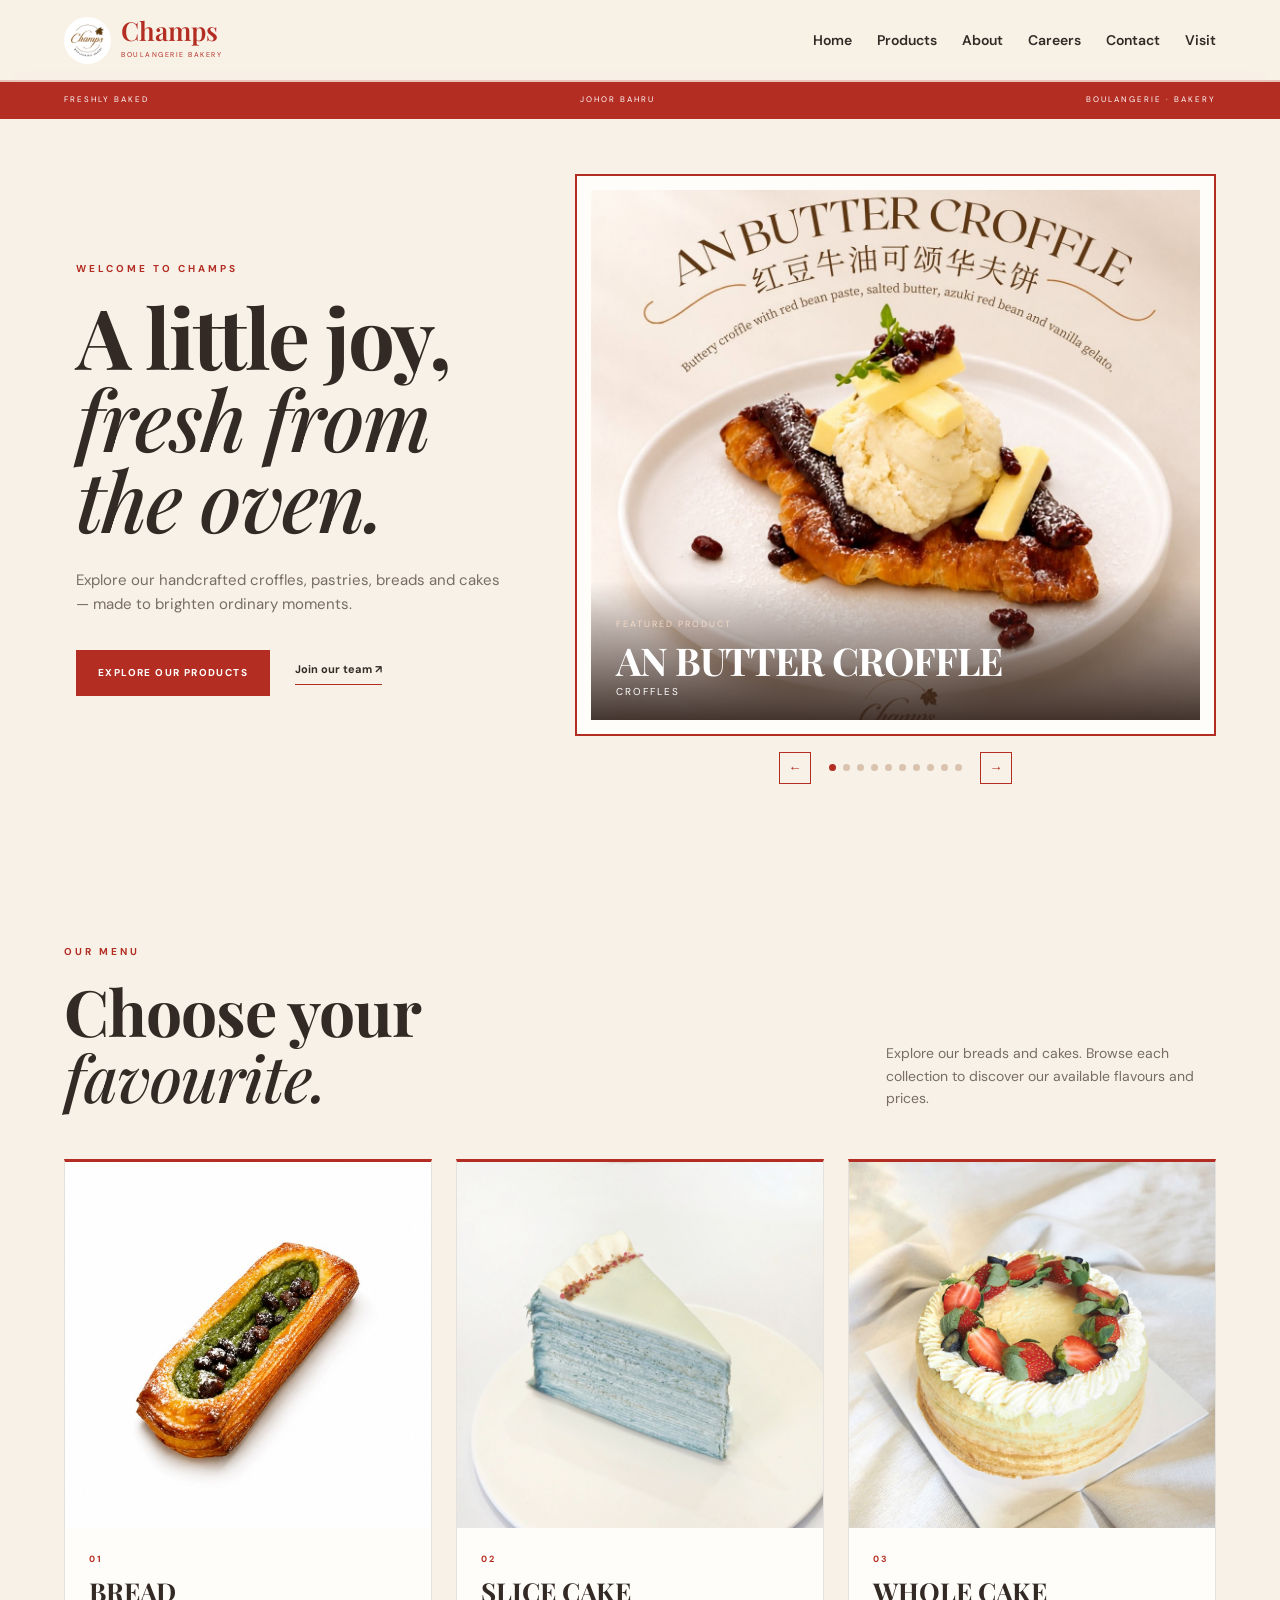
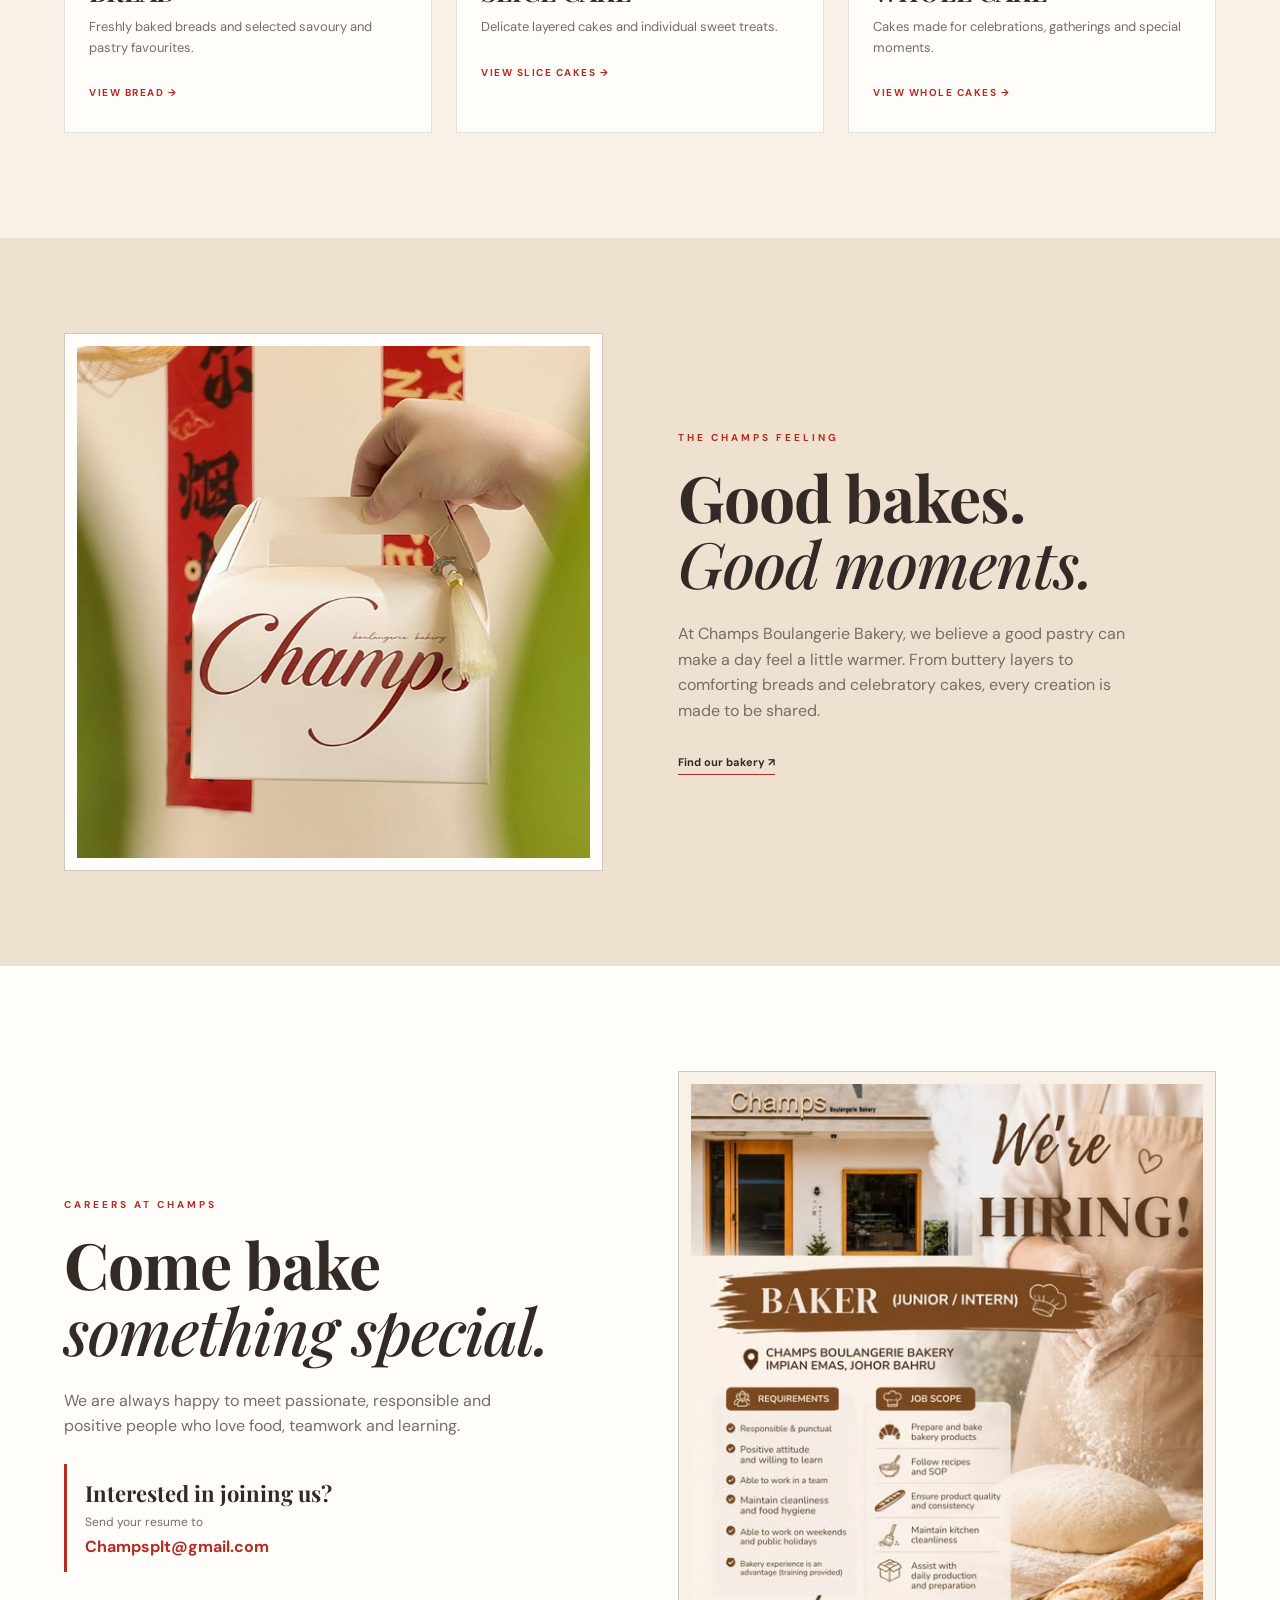
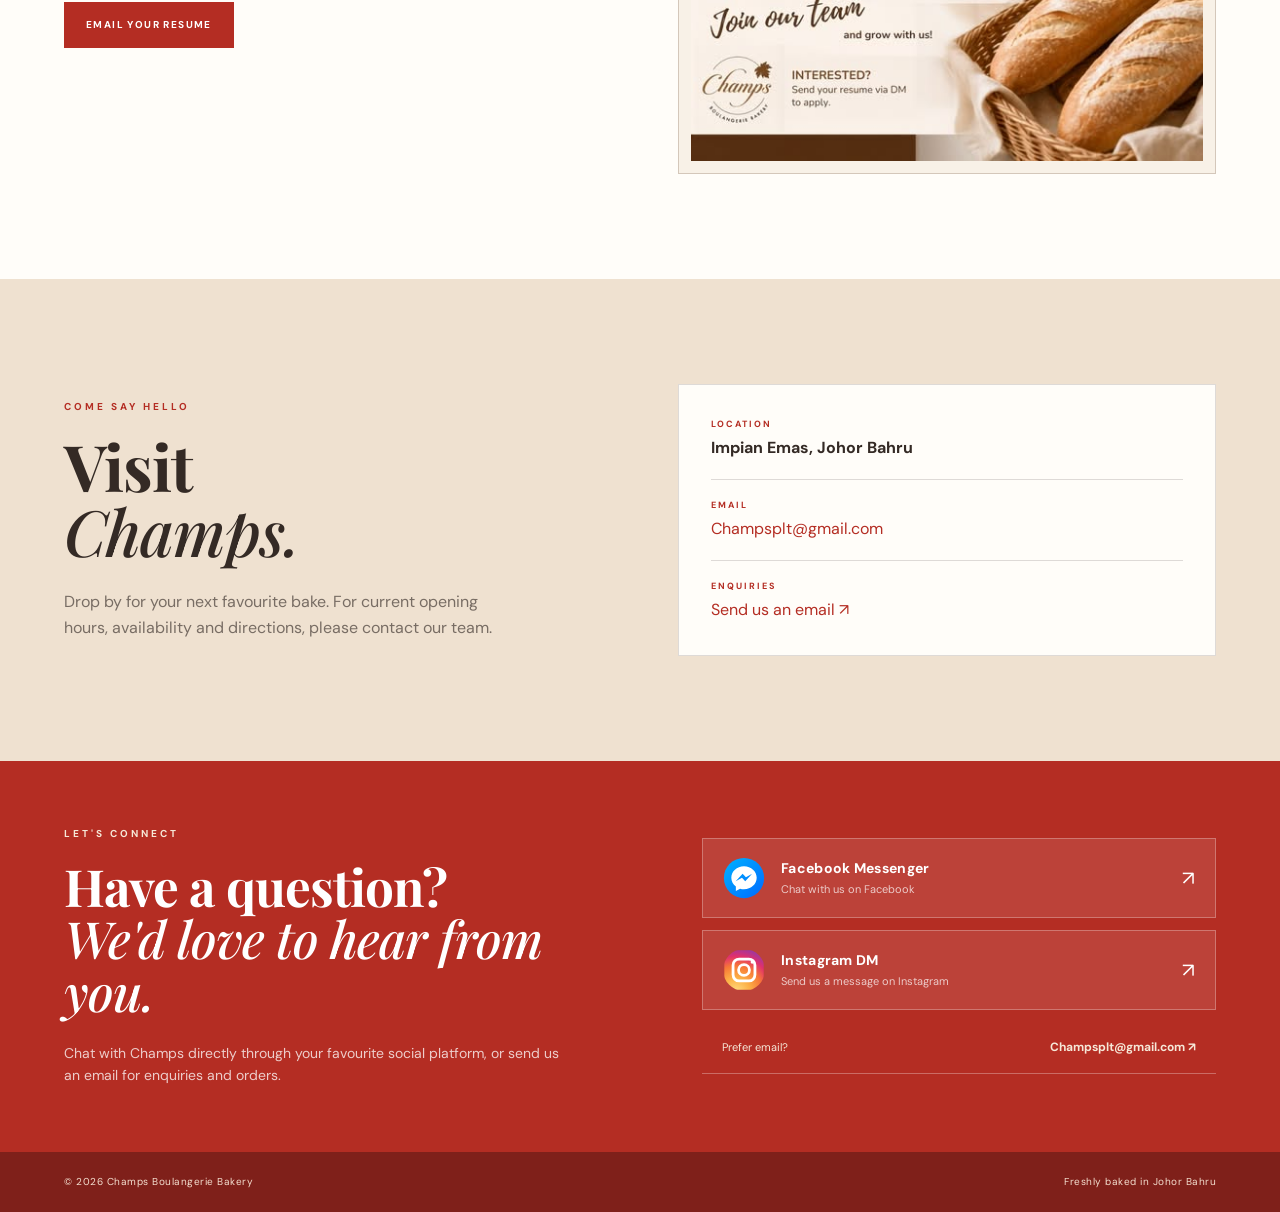
==== commit 1ee3f47e: "Update website" ====
--- a/index.html
+++ b/index.html
@@ -69,7 +69,7 @@
 
                 <a href="#careers">Careers</a>
 
-                <a href="#contact">Contact</a>
+                <button class="champs-contact-trigger champs-nav-contact" type="button" aria-haspopup="dialog">Contact</button>
 
                 <a href="#visit">Visit</a>
 
@@ -100,7 +100,7 @@
 
             <a href="#careers">Careers</a>
 
-            <a href="#contact">Contact</a>
+            <button class="champs-contact-trigger champs-nav-contact" type="button" aria-haspopup="dialog">Contact</button>
 
             <a href="#visit">Visit</a>
 
@@ -351,8 +351,8 @@
 
                         <div class="menu-category-image">
 
-                            <img src="images/wellness-bread.jpg"
-                                 alt="Champs Bread">
+                            <img src="images/matcha-red-bean-danish.jpg"
+                                 alt="Matcha Red Bean Danish">
 
                         </div>
 
@@ -393,8 +393,8 @@
 
                         <div class="menu-category-image">
 
-                            <img src="images/midnight-berries-mille-crepe.jpg"
-                                 alt="Champs Slice Cake">
+                            <img src="images/slice-sea-salt-mille-crepe.jpeg"
+                                 alt="Sea Salt Mille Crepe Slice Cake">
 
                         </div>
 
@@ -432,22 +432,9 @@
                        href="products.html#whole-cake">
 
 
-                        <div class="menu-category-image whole-cake-placeholder">
-
-
-                            <div>
-
-                                <span>
-                                    CHAMPS
-                                </span>
-
-                                <strong>
-                                    WHOLE CAKE
-                                </strong>
-
-                            </div>
-
-
+                        <div class="menu-category-image">
+                            <img src="images/strawberry-mille-crepe-whole.jpeg"
+                                 alt="Strawberry Mille Crepe Whole Cake">
                         </div>
 
 
@@ -884,6 +871,19 @@
     <script src="script.js"></script>
 
 
+
+<!-- Contact choices dialog -->
+<div class="champs-contact-modal" id="champsContactModal" role="dialog" aria-modal="true" aria-labelledby="champsContactTitle" aria-hidden="true">
+  <div class="champs-contact-panel" role="document">
+    <button class="champs-contact-close" type="button" aria-label="Close contact options">&times;</button>
+    <p class="eyebrow">CONTACT CHAMPS</p>
+    <h2 id="champsContactTitle">Get in Touch</h2>
+    <p class="champs-contact-intro">Have a question? We'd love to hear from you!</p>
+    <a class="champs-contact-choice" href="https://m.me/Champs4722" target="_blank" rel="noopener noreferrer"><span class="champs-contact-symbol champs-fb" aria-hidden="true">f</span><span><strong>Facebook Messenger</strong><small>Chat with us on Messenger</small></span><span aria-hidden="true">↗</span></a>
+    <a class="champs-contact-choice" href="https://ig.me/m/champsboulangeriebakery" target="_blank" rel="noopener noreferrer"><span class="champs-contact-symbol champs-ig" aria-hidden="true">◎</span><span><strong>Instagram Direct</strong><small>Send us an Instagram DM</small></span><span aria-hidden="true">↗</span></a>
+  </div>
+</div>
+<script src="contact-popup.js"></script>
 </body>
 
 </html>
--- a/style.css
+++ b/style.css
@@ -1364,11 +1364,13 @@
     }
 
     .slider-frame > img {
-        aspect-ratio: 16 / 9;
+        aspect-ratio: 1 / 1;
 
         object-fit: cover;
 
         object-position: 50% 35%;
+
+        transform: scale(1);
     }
 
 
@@ -1409,7 +1411,7 @@
 
     align-items: center;
 
-    justify-content: space-between;
+    justify-content: center;
 
     gap: 10px;
 
@@ -1417,11 +1419,11 @@
        Pull the controls upward
        so they appear inside the photo.
     */
-    margin-top: -58px;
-
-    margin-left: 8px;
-
-    margin-right: 8px;
+    margin-top: 8px;
+
+    margin-left: 0px;
+
+    margin-right: 0px;
 
     margin-bottom: 16px;
 
@@ -1434,10 +1436,10 @@
     .slider-controls button {
         pointer-events: auto;
 
-        width: 42px;
-        height: 42px;
-
-        min-width: 42px;
+        width: 32px;
+        height: 32px;
+
+        min-width: 32px;
 
         border: 1px solid rgba(255, 255, 255, 0.8);
 
@@ -1447,7 +1449,7 @@
 
         color: #fff;
 
-        font-size: 21px;
+        font-size: 16px;
 
         line-height: 1;
 
@@ -1574,7 +1576,7 @@
     }
 
     .slider-frame > img {
-        aspect-ratio: 16 / 9;
+        aspect-ratio: 1 / 1;
 
         object-position: 50% 35%;
     }
@@ -1604,24 +1606,21 @@
     ==================================== */
 
     .slider-controls {
-        left: 6px;
-        right: 6px;
-
-        /*
-           THIS IS THE VALUE TO CHANGE
-           FOR YOUR PHONE SCREEN
-        */
-
-        bottom: 12px;
+        left: auto;
+        right: auto;
+
+        /* Lower the arrows and dots so they don't cover the product name. */
+        bottom: auto;
+        margin-top: 8px;
     }
 
     .slider-controls button {
-        width: 38px;
-        height: 38px;
-
-        min-width: 38px;
-
-        font-size: 19px;
+        width: 32px;
+        height: 32px;
+
+        min-width: 32px;
+
+        font-size: 16px;
     }
 
     .slider-dots {
@@ -1770,3 +1769,364 @@
         gap: 5px;
     }
 }
+
+
+/* ========================================
+   WHOLE CAKE PRODUCT GRID
+======================================== */
+
+.whole-cake-prices {
+    display: flex;
+    flex-wrap: wrap;
+    gap: 8px 12px;
+    margin: 12px 0 10px;
+}
+
+.whole-cake-prices span {
+    display: flex;
+    flex-direction: column;
+    gap: 3px;
+}
+
+.whole-cake-prices small {
+    color: var(--muted);
+    font-size: 10px;
+    letter-spacing: .4px;
+}
+
+.whole-cake-prices strong {
+    color: var(--red);
+    font-size: 13px;
+    font-weight: 700;
+}
+
+.whole-cake-card .menu-product-image {
+    background: #fff;
+}
+
+.product-image-button {
+    display: block;
+    width: 100%;
+    padding: 0;
+    border: 0;
+    background: transparent;
+    cursor: zoom-in;
+}
+
+.whole-cake-card .product-image-button img {
+    display: block;
+    width: 100%;
+    aspect-ratio: 1 / 1;
+    object-fit: contain;
+    transition: transform .25s ease;
+}
+
+.product-image-button:hover img {
+    transform: scale(1.025);
+}
+
+.whole-cake-card .menu-product-info {
+    padding: 18px 18px 20px;
+}
+
+.whole-cake-card .menu-product-info h3 {
+    font-size: 18px;
+    line-height: 1.25;
+}
+
+.whole-cake-card .menu-product-info p {
+    min-height: 0;
+    margin-bottom: 10px;
+}
+
+/* Full-size image viewer */
+.product-lightbox {
+    position: fixed;
+    inset: 0;
+    z-index: 9999;
+    display: none;
+    align-items: center;
+    justify-content: center;
+    flex-direction: column;
+    padding: 28px;
+    background: rgba(25, 18, 15, .92);
+}
+
+.product-lightbox.is-open {
+    display: flex;
+}
+
+.product-lightbox img {
+    display: block;
+    max-width: min(92vw, 1000px);
+    max-height: 82vh;
+    width: auto;
+    height: auto;
+    object-fit: contain;
+    background: #fff;
+}
+
+.product-lightbox p {
+    margin: 12px 0 0;
+    color: #fff;
+    text-align: center;
+    font-size: 14px;
+}
+
+.product-lightbox-close {
+    position: absolute;
+    top: 14px;
+    right: 20px;
+    width: 44px;
+    height: 44px;
+    border: 1px solid rgba(255,255,255,.65);
+    border-radius: 50%;
+    background: rgba(255,255,255,.12);
+    color: #fff;
+    font-size: 32px;
+    line-height: 1;
+    cursor: pointer;
+}
+
+@media (max-width: 560px) {
+    /* Three compact cards per row on mobile, similar to desktop */
+    .menu-page-section {
+        padding: 38px 0;
+    }
+
+    .menu-page-header {
+        padding: 42px 0;
+    }
+
+    .menu-section-title {
+        gap: 10px;
+        margin-bottom: 22px;
+    }
+
+    .menu-section-title h2 {
+        font-size: 34px;
+    }
+
+    .menu-section-title p {
+        font-size: 11px;
+        line-height: 1.45;
+        margin: 0;
+    }
+
+    .menu-product-grid,
+    .whole-cake-grid {
+        grid-template-columns: repeat(3, minmax(0, 1fr));
+        gap: 10px 8px;
+    }
+
+    .menu-product-card {
+        min-width: 0;
+    }
+
+    .menu-product-image img,
+    .whole-cake-card .product-image-button img {
+        aspect-ratio: 1 / 1;
+        object-fit: cover;
+    }
+
+    .whole-cake-card .product-image-button img {
+        object-fit: contain;
+    }
+
+    .menu-product-info,
+    .whole-cake-card .menu-product-info {
+        padding: 8px 7px 9px;
+    }
+
+    .menu-product-info h3,
+    .whole-cake-card .menu-product-info h3 {
+        font-size: 10px;
+        line-height: 1.25;
+        margin-bottom: 5px;
+        overflow-wrap: anywhere;
+    }
+
+    /* Keep a short product description visible: no more than two lines */
+    .menu-product-info p,
+    .whole-cake-card .menu-product-info p {
+        display: -webkit-box;
+        -webkit-box-orient: vertical;
+        -webkit-line-clamp: 2;
+        overflow: hidden;
+        font-size: 9px;
+        line-height: 1.35;
+        min-height: calc(2 * 1.35em);
+        margin: 0 0 6px;
+        overflow-wrap: anywhere;
+    }
+
+    .whole-cake-details-button {
+        margin-top: 5px;
+        padding: 4px 0 0;
+        border: 0;
+        border-top: 1px solid rgba(104, 73, 54, .2);
+        background: transparent;
+        color: var(--red);
+        font: 600 8px/1.3 "DM Sans", sans-serif;
+        text-align: left;
+        cursor: pointer;
+    }
+
+    .menu-product-bottom {
+        gap: 4px;
+        align-items: flex-start;
+        flex-direction: column;
+    }
+
+    .menu-product-price {
+        font-size: 12px;
+    }
+
+    .menu-product-tag {
+        font-size: 7px;
+        letter-spacing: .7px;
+    }
+
+    .whole-cake-prices {
+        gap: 5px 7px;
+        margin: 6px 0;
+    }
+
+    .whole-cake-prices small {
+        font-size: 8px;
+    }
+
+    .whole-cake-prices strong {
+        font-size: 9px;
+        line-height: 1.2;
+    }
+
+    .product-lightbox {
+        padding: 14px;
+    }
+
+    .product-lightbox img {
+        max-width: 94vw;
+        max-height: 80vh;
+    }
+}
+
+
+/* Whole cake full details modal */
+.whole-cake-details-button {
+    border: 0;
+    background: transparent;
+    padding: 8px 0 0;
+    color: var(--red);
+    font: 600 11px/1.4 "DM Sans", sans-serif;
+    text-decoration: underline;
+    text-underline-offset: 3px;
+    cursor: pointer;
+}
+.whole-cake-details-modal {
+    position: fixed;
+    inset: 0;
+    z-index: 9998;
+    display: none;
+    align-items: center;
+    justify-content: center;
+    padding: 20px;
+    background: rgba(25, 18, 15, .72);
+}
+.whole-cake-details-modal.is-open { display: flex; }
+.whole-cake-details-panel {
+    position: relative;
+    width: min(100%, 520px);
+    max-height: 85vh;
+    overflow: auto;
+    padding: 28px;
+    background: var(--cream);
+    border: 1px solid rgba(255,255,255,.5);
+}
+.whole-cake-details-panel h2 { margin: 0 0 12px; font-size: clamp(24px, 5vw, 34px); }
+.whole-cake-details-panel > p:not(.eyebrow) { color: var(--muted); line-height: 1.65; }
+.whole-cake-details-prices { display: flex; flex-wrap: wrap; gap: 12px; margin-top: 20px; }
+.whole-cake-details-prices span { display: flex; flex-direction: column; gap: 4px; padding: 12px 16px; background: #fff; border: 1px solid var(--line); }
+.whole-cake-details-prices small { color: var(--muted); }
+.whole-cake-details-prices strong { color: var(--red); font-family: "Playfair Display", serif; font-size: 19px; }
+.whole-cake-details-close {
+    position: absolute; top: 8px; right: 10px; width: 38px; height: 38px;
+    border: 1px solid rgba(104,73,54,.3); border-radius: 50%; background: #fff;
+    color: var(--wood-dark); font-size: 27px; cursor: pointer; z-index: 1;
+}
+@media (max-width: 560px) {
+    .whole-cake-details-panel { padding: 24px 18px; }
+    .whole-cake-details-button { font-size: 8px; }
+}
+
+/* Contact popup: shared by home and products pages */
+.champs-contact-trigger {cursor:pointer;font:inherit;}
+.champs-nav-contact {border:0;background:transparent;color:inherit;padding:0;text-align:left;}
+.champs-contact-open {overflow:hidden;}
+.champs-contact-modal {position:fixed;inset:0;z-index:99999;background:rgba(32,22,17,.58);display:none;align-items:center;justify-content:center;padding:20px;}
+.champs-contact-modal.is-open {display:flex;}
+.champs-contact-panel {position:relative;width:min(100%,440px);background:#faf5ed;border:1px solid #e8d6c7;border-radius:18px;padding:32px 24px 26px;box-shadow:0 20px 65px rgba(32,22,17,.22);color:#382a24;}
+.champs-contact-panel h2 {font-family:'Playfair Display',Georgia,serif;font-size:clamp(27px,6vw,36px);margin:10px 0;}
+.champs-contact-intro {font-size:14px;line-height:1.6;margin:0 0 22px;color:#75665c;}
+.champs-contact-close {position:absolute;right:14px;top:10px;border:0;background:transparent;font-size:32px;line-height:1;color:#6d5146;cursor:pointer;padding:5px 10px;}
+.champs-contact-choice {display:flex;align-items:center;gap:13px;padding:14px 12px;border:1px solid #e5d4c5;border-radius:11px;text-decoration:none;color:#382a24;background:#fffdf9;margin-top:11px;transition:border-color .2s,transform .2s;}
+.champs-contact-choice:hover,.champs-contact-choice:focus-visible {border-color:#b42d23;transform:translateY(-1px);}
+.champs-contact-choice > span:nth-child(2) {flex:1;min-width:0;}
+.champs-contact-choice strong,.champs-contact-choice small {display:block;}
+.champs-contact-choice strong {font-size:14px;}
+.champs-contact-choice small {font-size:11px;color:#786c63;margin-top:3px;}
+.champs-contact-symbol {width:37px;height:37px;display:grid;place-items:center;flex-shrink:0;border-radius:10px;color:white;font-weight:700;font-family:Arial,sans-serif;font-size:25px;}
+.champs-fb {background:#1877f2;}
+.champs-ig {background:linear-gradient(35deg,#feda75,#fa7e1e,#d62976,#962fbf,#4f5bd5);}
+@media(max-width:480px){.champs-contact-panel{padding:28px 18px 22px;}.champs-contact-choice{padding:12px 9px;}}
+
+/* Mobile navigation: keep the hamburger visible on narrow screens */
+@media (max-width: 900px) {
+  .nav { height: 78px; }
+  .nav-links { display: none !important; }
+  .menu-button { display: inline-flex !important; align-items: center; justify-content: center; margin-left: auto; min-width: 44px; min-height: 44px; cursor: pointer; flex-shrink: 0; }
+  .mobile-nav { display: none; position: absolute; top: 100%; left: 0; right: 0; z-index: 1002; padding: 12px max(20px, calc((100vw - 1100px) / 2)) 18px; background: #f8f1e7; border-bottom: 1px solid rgba(180,45,35,.22); box-shadow: 0 12px 24px rgba(0,0,0,.08); }
+  .mobile-nav.active { display: flex !important; flex-direction: column; gap: 0; }
+  .mobile-nav a, .mobile-nav .champs-nav-contact { display: block; width: 100%; padding: 13px 4px; color: #352920; font: 600 14px 'DM Sans',sans-serif; text-decoration: none; border: 0; background: transparent; text-align: left; cursor: pointer; }
+  .mobile-nav a + a, .mobile-nav .champs-nav-contact { border-top: 1px solid rgba(90,60,40,.1); }
+  .mobile-nav a:hover, .mobile-nav .champs-nav-contact:hover { color: #b42d23; }
+}
+@media (min-width: 901px) { .menu-button, .mobile-nav { display: none !important; } }
+
+/* Champs branded Contact CTA: header only */
+.header .nav > .champs-contact-trigger {
+  appearance:none;display:inline-flex;align-items:center;justify-content:center;
+  white-space:nowrap;padding:10px 17px;border:1px solid #b42d23;
+  border-radius:999px;background:#b42d23;color:#fffaf4;
+  font-family:'DM Sans',sans-serif;font-size:11px;font-weight:700;
+  letter-spacing:.11em;line-height:1.2;text-transform:uppercase;
+  box-shadow:0 3px 9px rgba(127,32,26,.10);
+  transition:background .2s ease,box-shadow .2s ease,transform .2s ease;
+}
+.header .nav > .champs-contact-trigger:hover,
+.header .nav > .champs-contact-trigger:focus-visible {
+  background:#7f201a;border-color:#7f201a;
+  box-shadow:0 5px 13px rgba(127,32,26,.18);
+}
+.header .nav > .champs-contact-trigger:active {transform:translateY(1px)}
+@media(max-width:900px){
+ .header .nav > .champs-contact-trigger{padding:9px 13px;font-size:10px;letter-spacing:.07em;margin-left:auto}
+ .header .nav > .menu-button{margin-left:12px}
+}
+@media(max-width:360px){
+ .header .nav > .champs-contact-trigger{padding:8px 10px;font-size:9px}
+ .header .nav > .menu-button{margin-left:5px}
+}
+
+/* Compact editorial Our Menu cards on mobile homepage only */
+@media (max-width: 560px) {
+  .menu-category-grid { grid-template-columns: minmax(0, 1fr); gap: 13px; max-width: none; }
+  .menu-category-card { display: grid; grid-template-columns: minmax(0, 38%) minmax(0, 62%); align-items: stretch; min-height: 152px; border-top: 0; border-left: 3px solid var(--red); overflow: hidden; }
+  .menu-category-image { min-width: 0; height: 100%; }
+  .menu-category-image img { display: block; width: 100%; height: 100%; min-height: 152px; aspect-ratio: auto; object-fit: cover; }
+  .menu-category-info { min-width: 0; padding: 13px 13px 12px; display: flex; flex-direction: column; align-items: flex-start; }
+  .menu-category-info > span { margin-bottom: 5px; font-size: 8px; }
+  .menu-category-info h3 { font-size: clamp(17px, 4.6vw, 22px); line-height: 1.1; margin-bottom: 6px; }
+  .menu-category-info p { font-size: 10px; line-height: 1.4; margin-bottom: 9px; display: -webkit-box; -webkit-box-orient: vertical; -webkit-line-clamp: 3; overflow: hidden; }
+  .menu-category-info strong { font-size: 9px; letter-spacing: .8px; margin-top: auto; }
+}
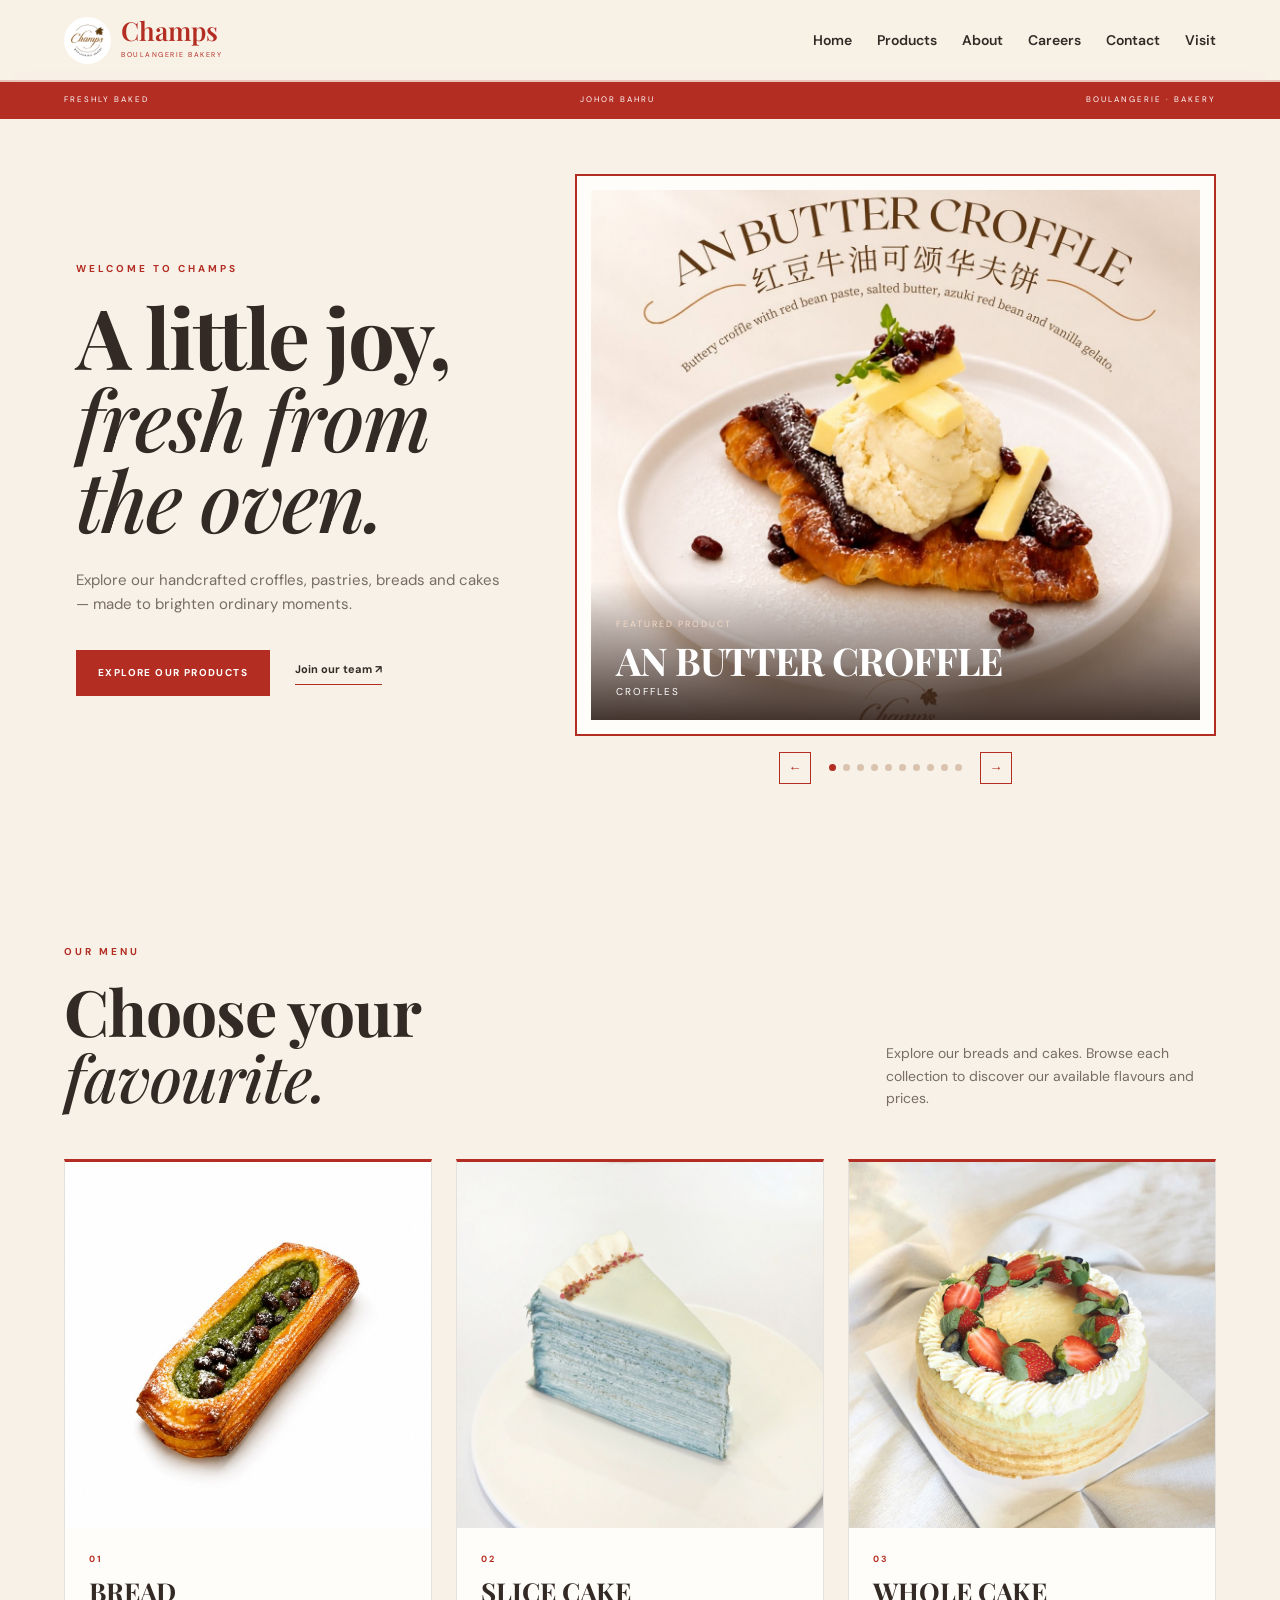
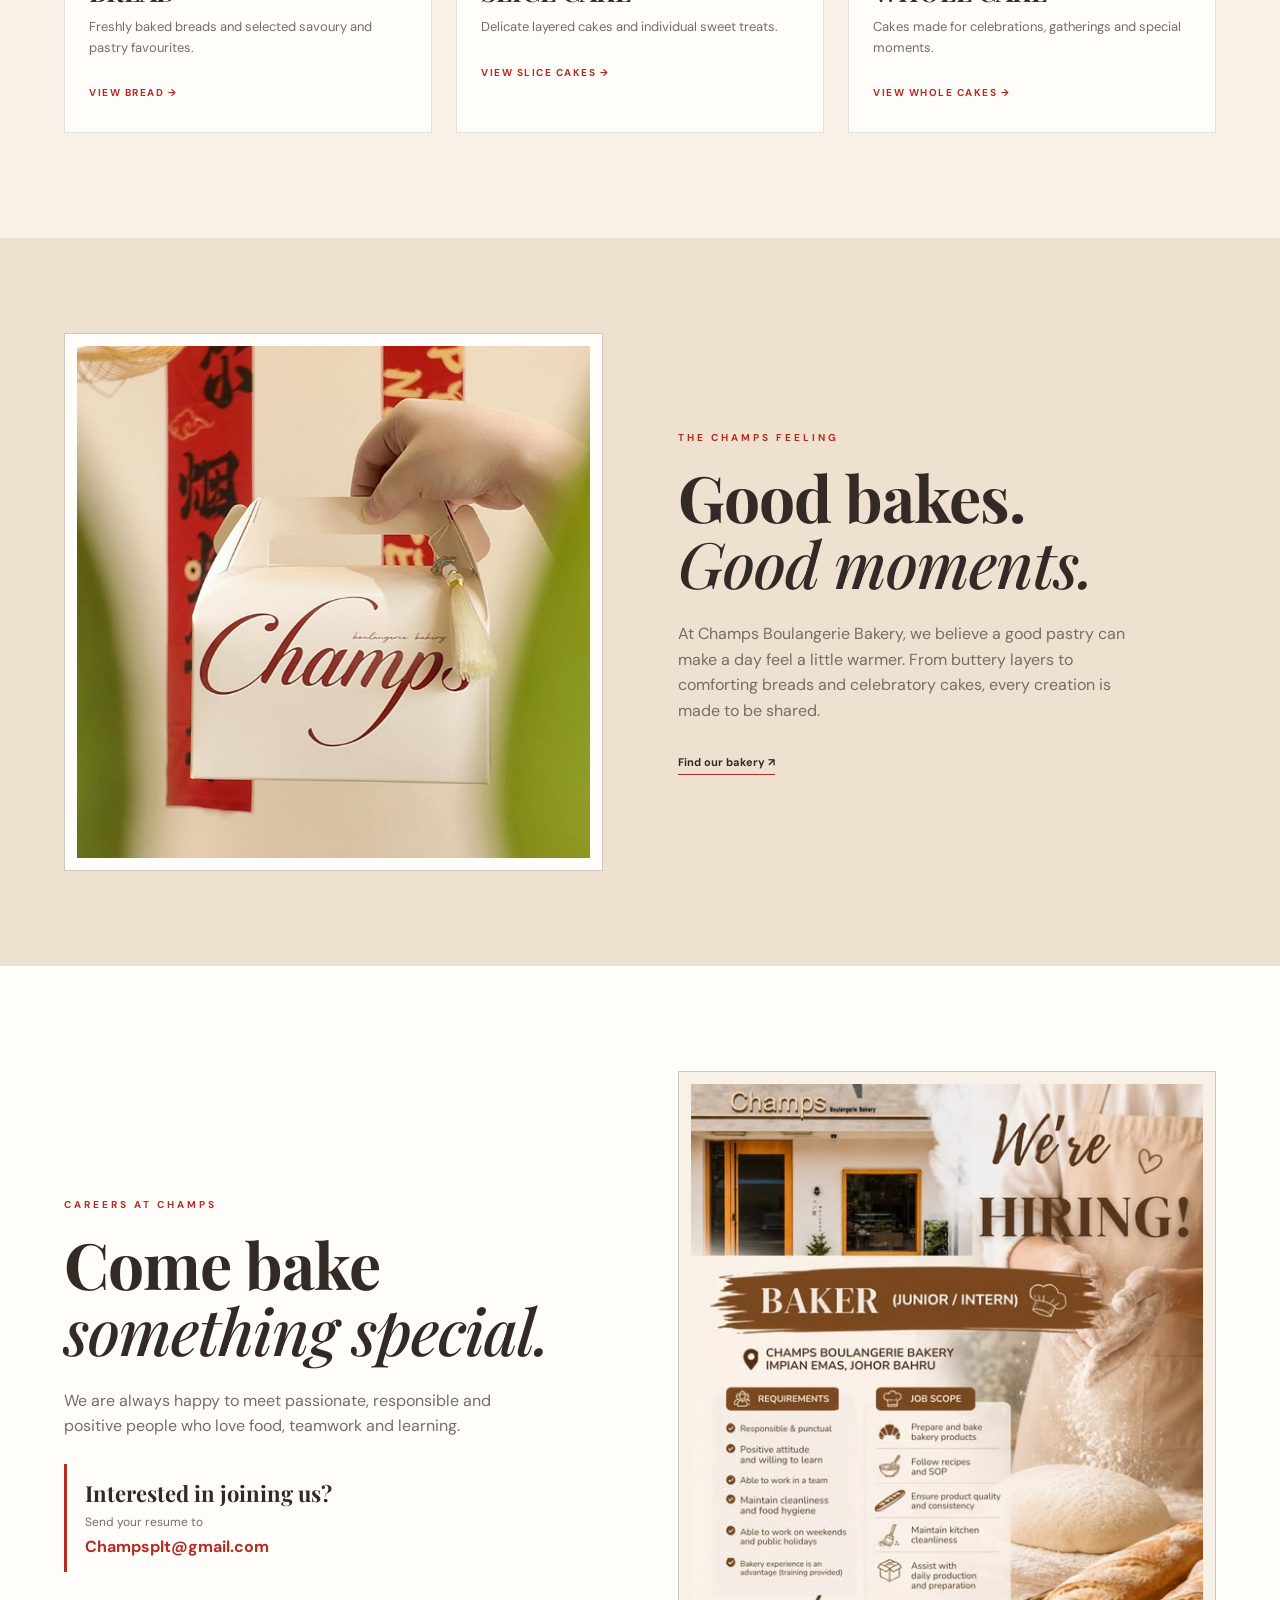
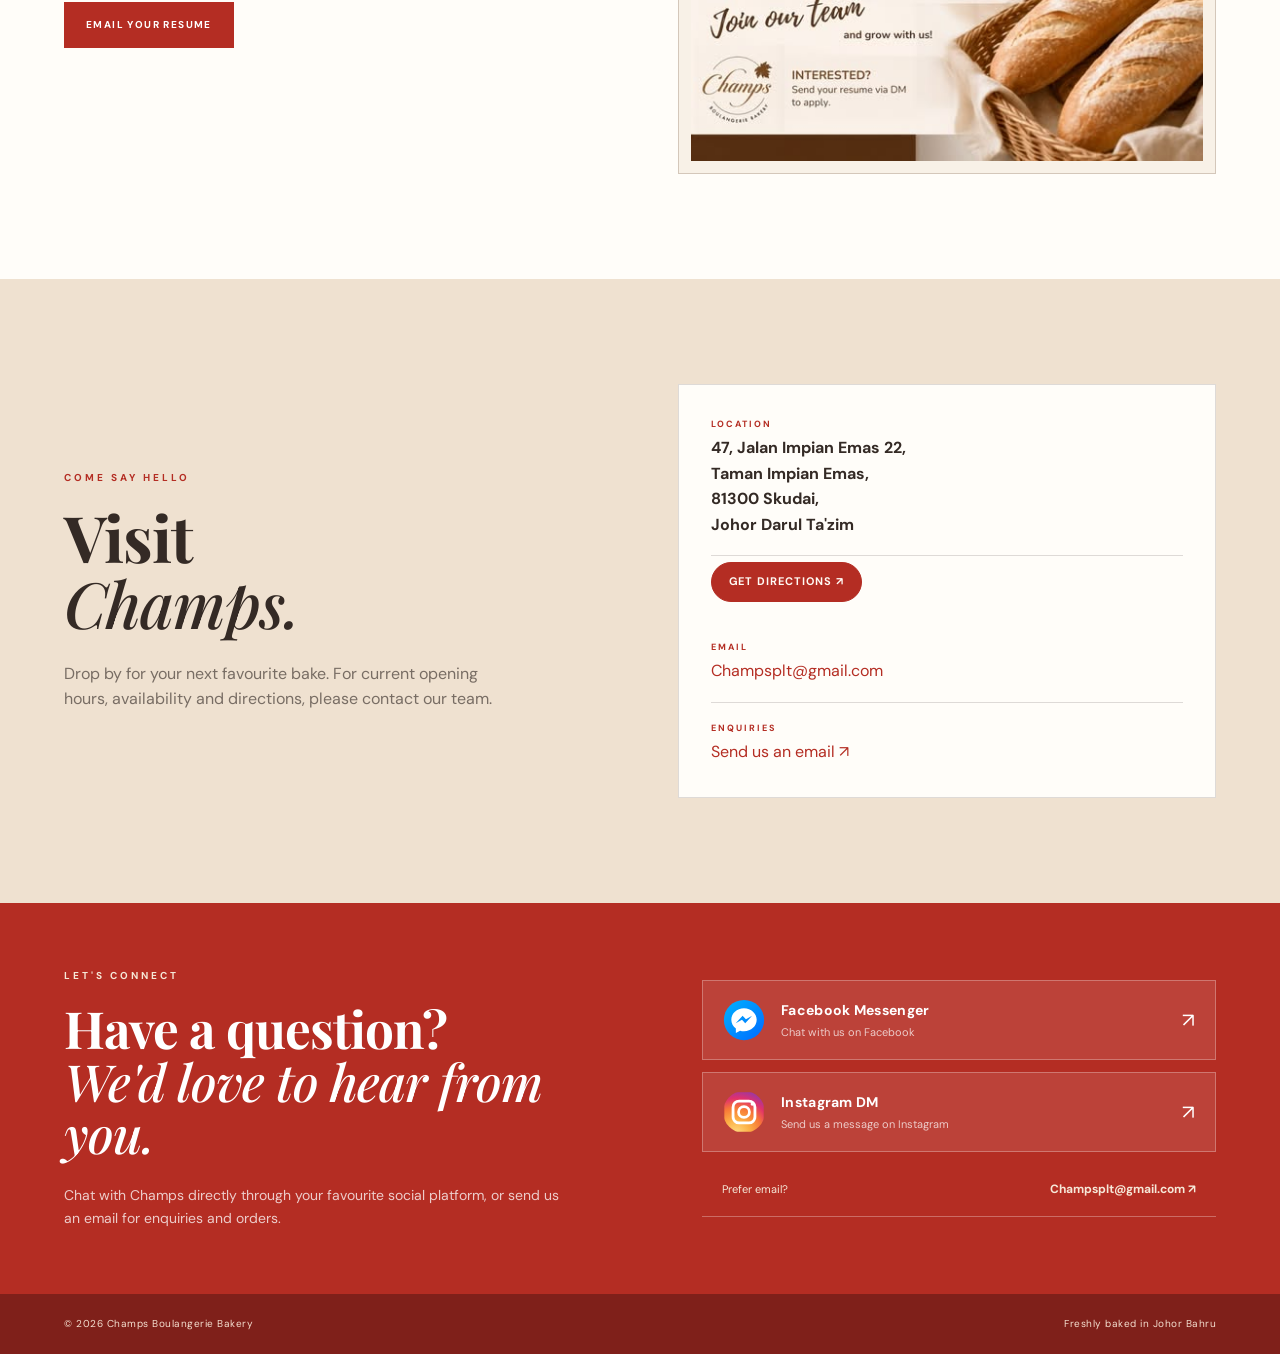
==== commit 13bf8ead: "Update website" ====
--- a/index.html
+++ b/index.html
@@ -686,10 +686,14 @@
                         </span>
 
                         <strong>
-                            Impian Emas, Johor Bahru
+                            47, Jalan Impian Emas 22,<br>
+                            Taman Impian Emas,<br>
+                            81300 Skudai,<br>
+                            Johor Darul Ta'zim
                         </strong>
 
                     </div>
+                    <a class="champs-directions-link" href="https://www.google.com/maps/search/?api=1&amp;query=47%2C%20Jalan%20Impian%20Emas%2022%2C%20Taman%20Impian%20Emas%2C%2081300%20Skudai%2C%20Johor%20Darul%20Ta%27zim%2C%20Malaysia" target="_blank" rel="noopener noreferrer" aria-label="Get directions to Champs Boulangerie Bakery on Google Maps">Get Directions ↗</a>
 
 
 
--- a/style.css
+++ b/style.css
@@ -2130,3 +2130,18 @@
   .menu-category-info p { font-size: 10px; line-height: 1.4; margin-bottom: 9px; display: -webkit-box; -webkit-box-orient: vertical; -webkit-line-clamp: 3; overflow: hidden; }
   .menu-category-info strong { font-size: 9px; letter-spacing: .8px; margin-top: auto; }
 }
+
+/* Visit section: Google Maps directions button */
+.champs-directions-link {
+  display: inline-flex; align-items: center; justify-content: center;
+  width: fit-content; max-width: 100%; margin: 6px 0 20px;
+  padding: 10px 17px; background: #b42d23; color: #fffaf4;
+  border: 1px solid #b42d23; border-radius: 999px;
+  font-size: 11px; font-weight: 700; letter-spacing: .09em;
+  text-transform: uppercase; text-decoration: none;
+  transition: background .2s ease, border-color .2s ease;
+}
+.champs-directions-link:hover, .champs-directions-link:focus-visible {
+  background: #7f201a; border-color: #7f201a; color: white;
+}
+
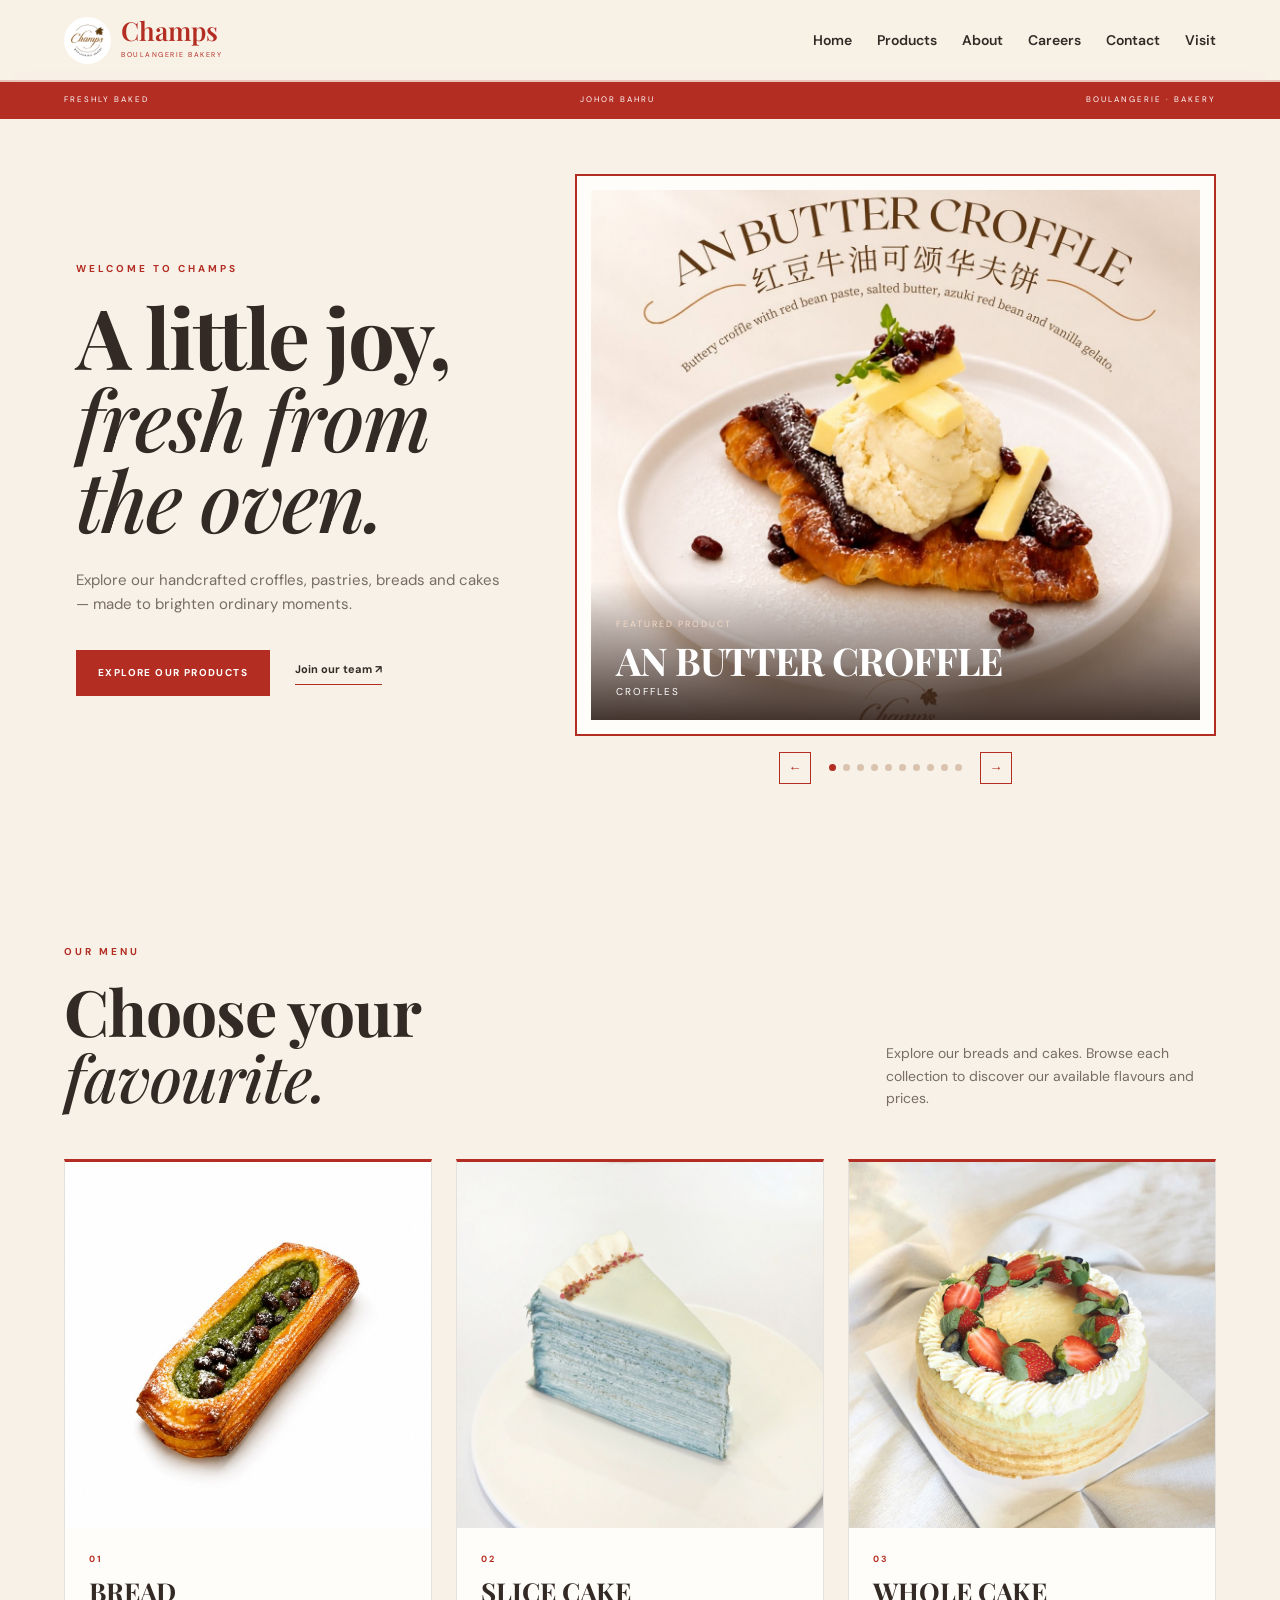
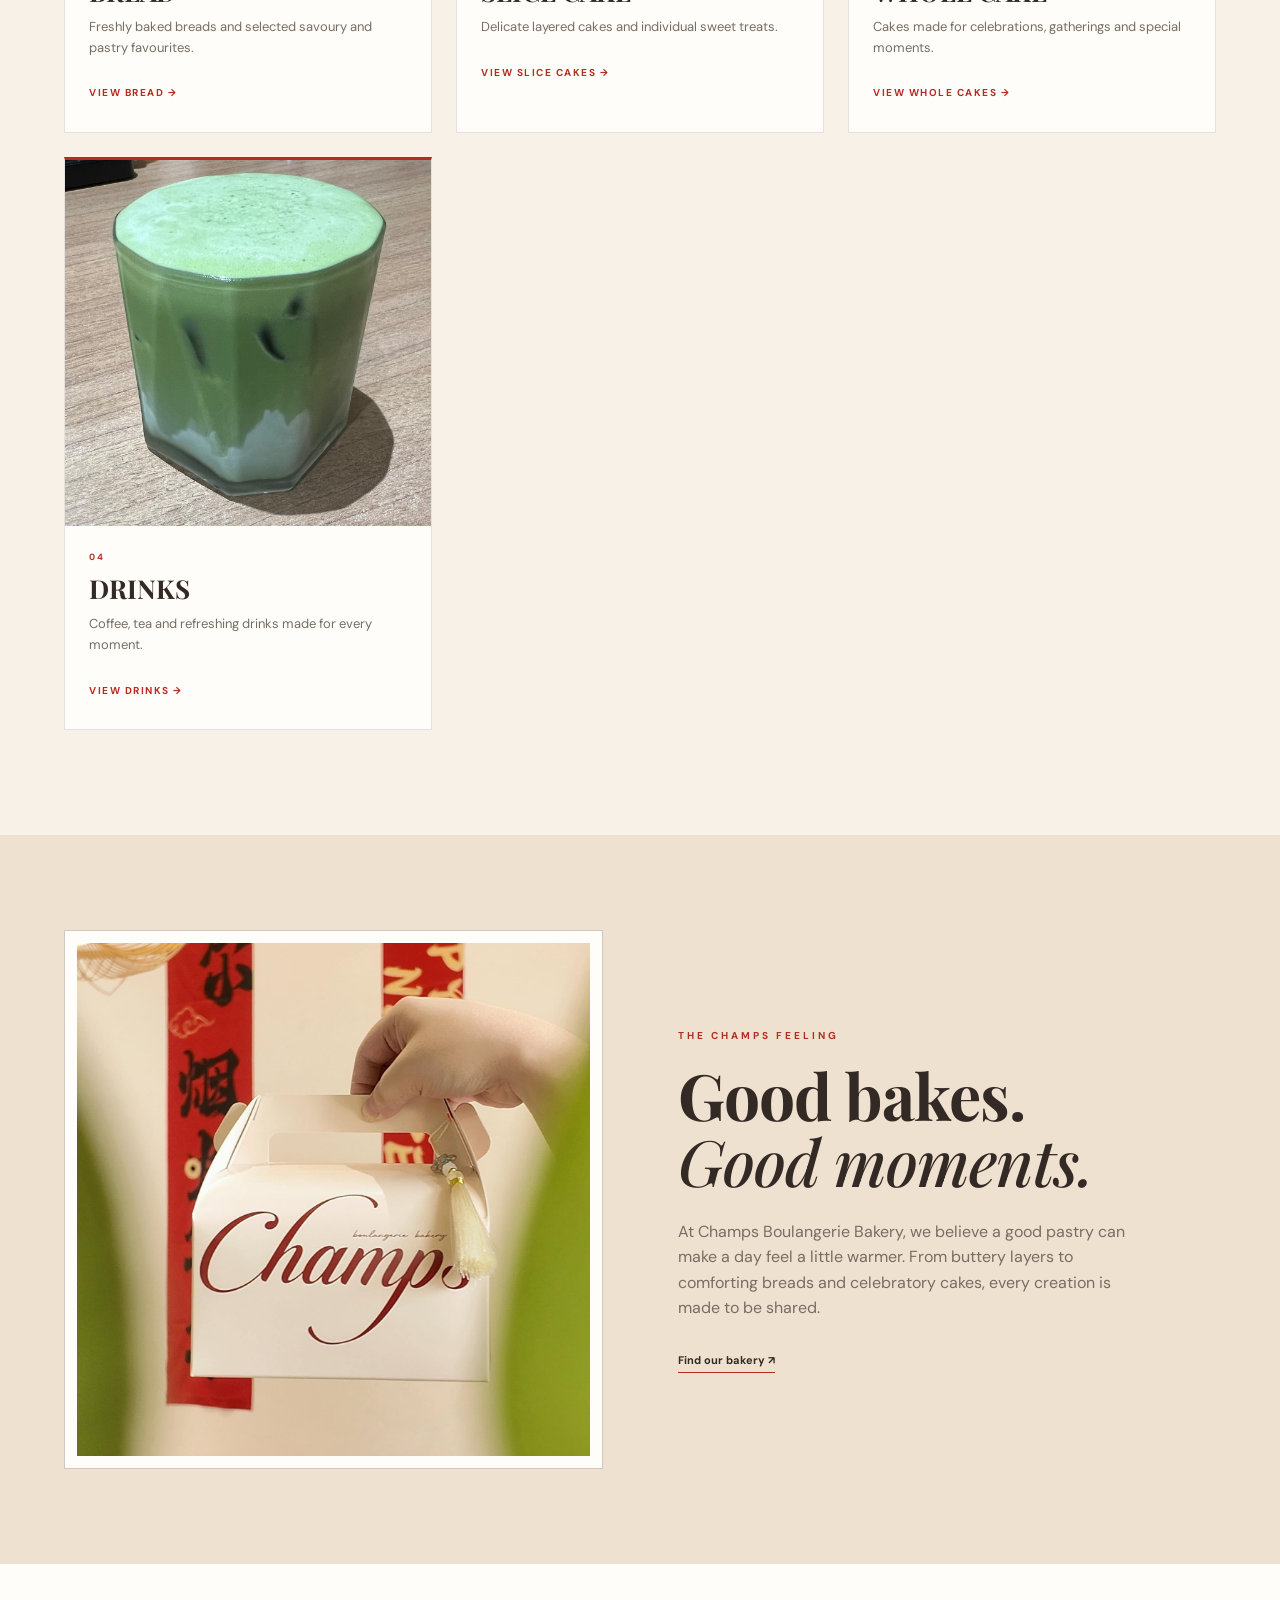
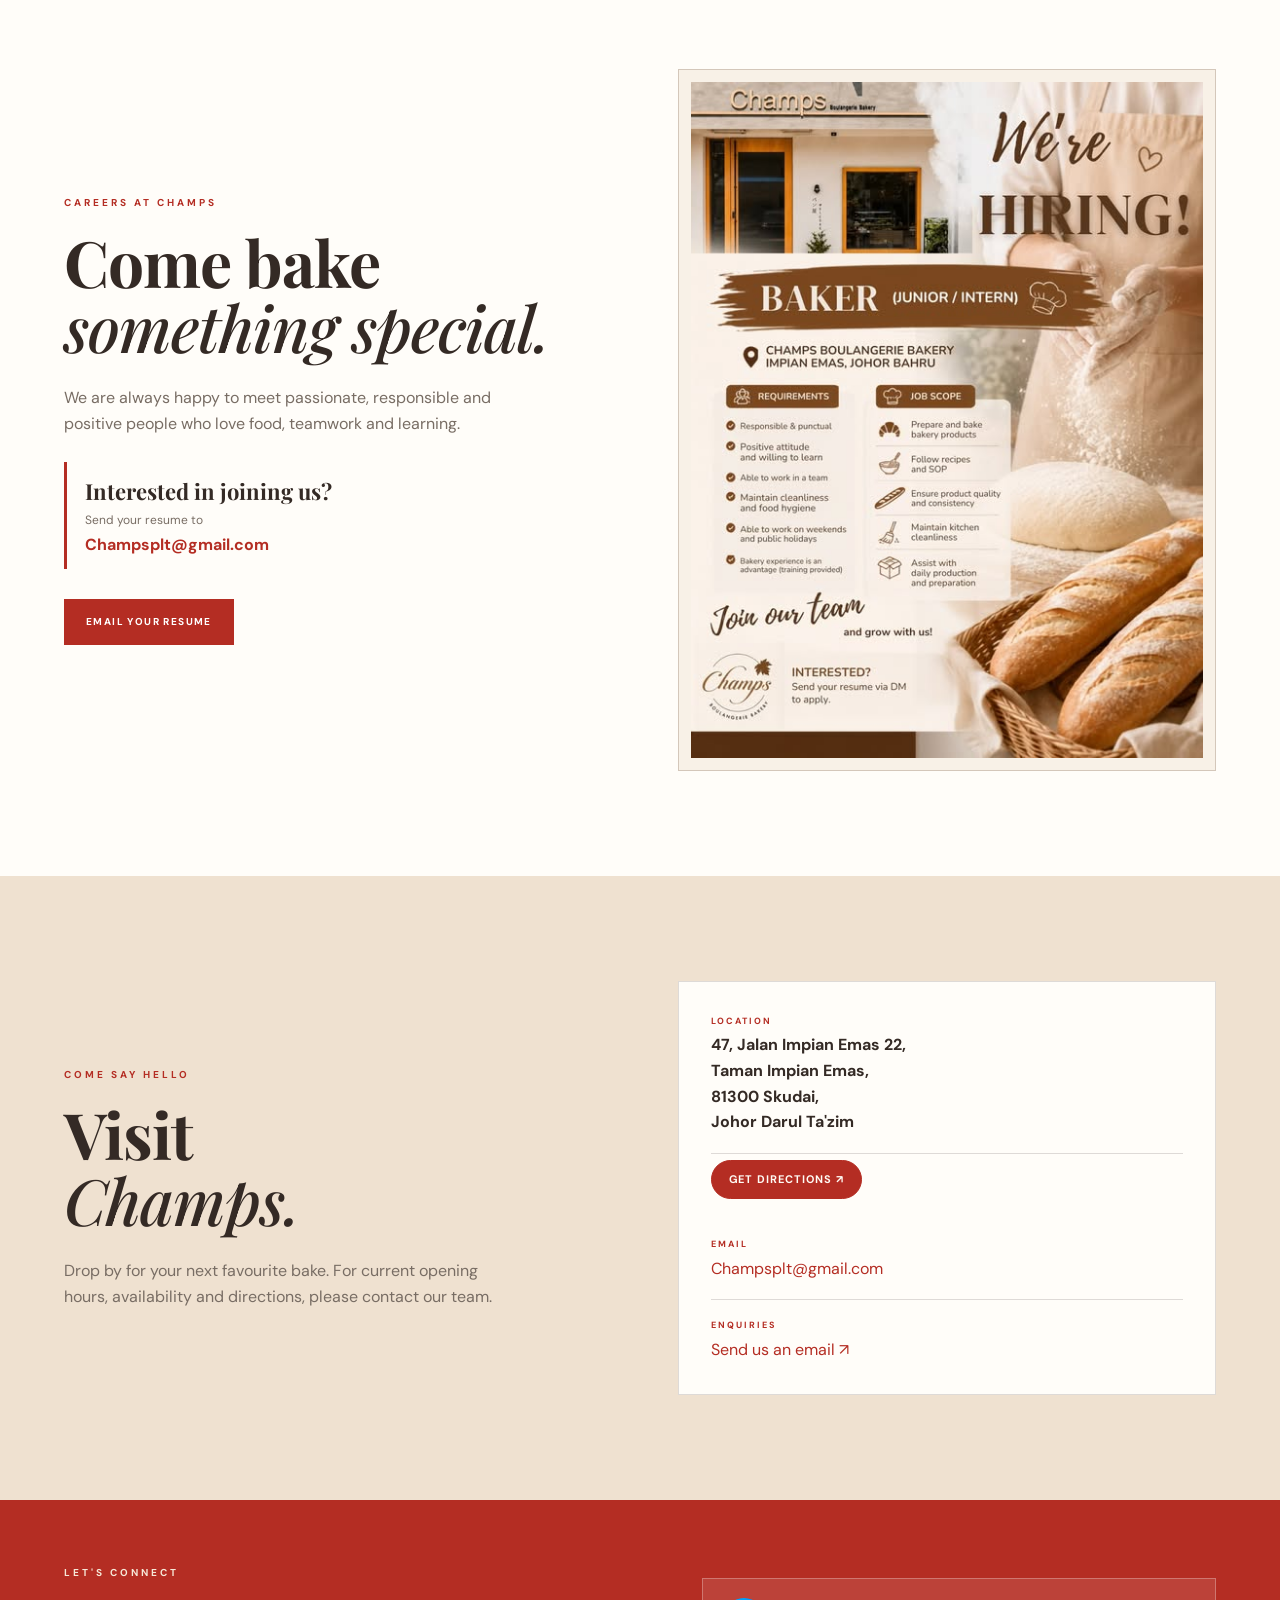
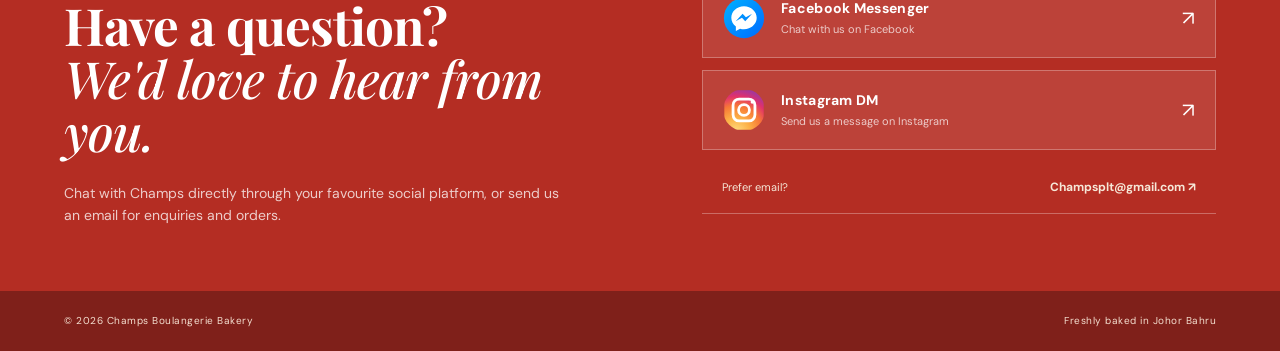
==== commit 45a2793a: "Add Drinks category and See All feature" ====
--- a/index.html
+++ b/index.html
@@ -460,6 +460,7 @@
                         </div>
 
                     </a>
+<a class="menu-category-card" href="products.html#drinks"><div class="menu-category-image"><img alt="Iced Matcha Latte" src="images/drink-matcha latte ice.jpeg"/></div><div class="menu-category-info"><span>04</span><h3>DRINKS</h3><p>Coffee, tea and refreshing drinks made for every moment.</p><strong>VIEW DRINKS →</strong></div></a>
 
 
                 </div>
--- a/style.css
+++ b/style.css
@@ -2145,3 +2145,49 @@
   background: #7f201a; border-color: #7f201a; color: white;
 }
 
+/* Responsive repair: prevent desktop two-column sections overflowing phones */
+@media (max-width: 900px) {
+  .brand-grid, .careers-grid, .visit-grid {
+    grid-template-columns: minmax(0, 1fr);
+    gap: 30px;
+  }
+  .brand-grid > *, .careers-grid > *, .visit-grid > * { min-width: 0; max-width: 100%; }
+  .brand-photo, .poster-frame, .visit-card { width: 100%; min-width: 0; }
+  .brand-photo img { width: 100%; aspect-ratio: 4 / 3; object-fit: cover; }
+  .poster-frame img { width: 100%; max-height: none; height: auto; object-fit: contain; }
+  .visit-line strong, .visit-line a { overflow-wrap: anywhere; word-break: normal; }
+  .nav { min-width: 0; }
+  .nav .brand { min-width: 0; flex: 0 1 auto; }
+  .nav .brand span { min-width: 0; }
+  .nav .brand strong { font-size: clamp(21px, 5.8vw, 26px); }
+  .nav .brand img { flex-shrink: 0; }
+  .nav .menu-button { margin-left: auto; }
+}
+@media (max-width: 560px) {
+  .brand-section { padding: 55px 0; }
+  .brand-grid { gap: 24px; }
+  .brand-photo { padding: 8px; }
+  .brand-photo img { aspect-ratio: 4 / 3; }
+  .brand-copy h2, .careers-copy h2, .visit-grid h2 { font-size: clamp(38px, 10vw, 50px); }
+  .brand-copy p:not(.eyebrow) { margin: 18px 0; }
+  .careers.section, .visit.section { padding: 60px 0; }
+  .careers-grid, .visit-grid { gap: 26px; }
+  .poster-frame { padding: 8px; }
+  .visit-card { padding: 22px 18px; }
+  .visit-line { padding: 15px 0; }
+  .visit-line strong, .visit-line a { font-size: 14px; line-height: 1.5; }
+  .champs-directions-link { font-size: 10px; padding: 10px 14px; }
+  .footer-inner { flex-wrap: wrap; }
+}
+
+/* Bread product cards: preserve readable multi-pack prices */
+.bread-product-card .menu-product-price {font-family:"DM Sans",sans-serif;font-size:15px;line-height:1.5;overflow-wrap:anywhere;}
+@media(max-width:560px){.bread-product-card .menu-product-price{font-size:10px;}.bread-product-card .menu-product-info p{min-height:2.7em;}}
+
+/* Product list collapse and drink photo variants */
+.menu-product-card[hidden] { display: none !important; }
+.menu-expand-button { display:block; margin:32px auto 12px; padding:12px 34px; border:1px solid #B42D23; border-radius:30px; background:transparent; color:#B42D23; font:inherit; font-weight:600; cursor:pointer; }
+.menu-expand-button:hover { background:#B42D23; color:#fff; }
+.drink-variant-images { display:flex; flex-wrap:wrap; gap:8px; margin:8px 0; }
+.drink-variant-button { border:1px solid #B42D23; border-radius:16px; padding:4px 10px; background:transparent; color:#7F201A; font:inherit; font-size:12px; cursor:pointer; }
+.drink-variant-button:hover { background:#B42D23; color:white; }
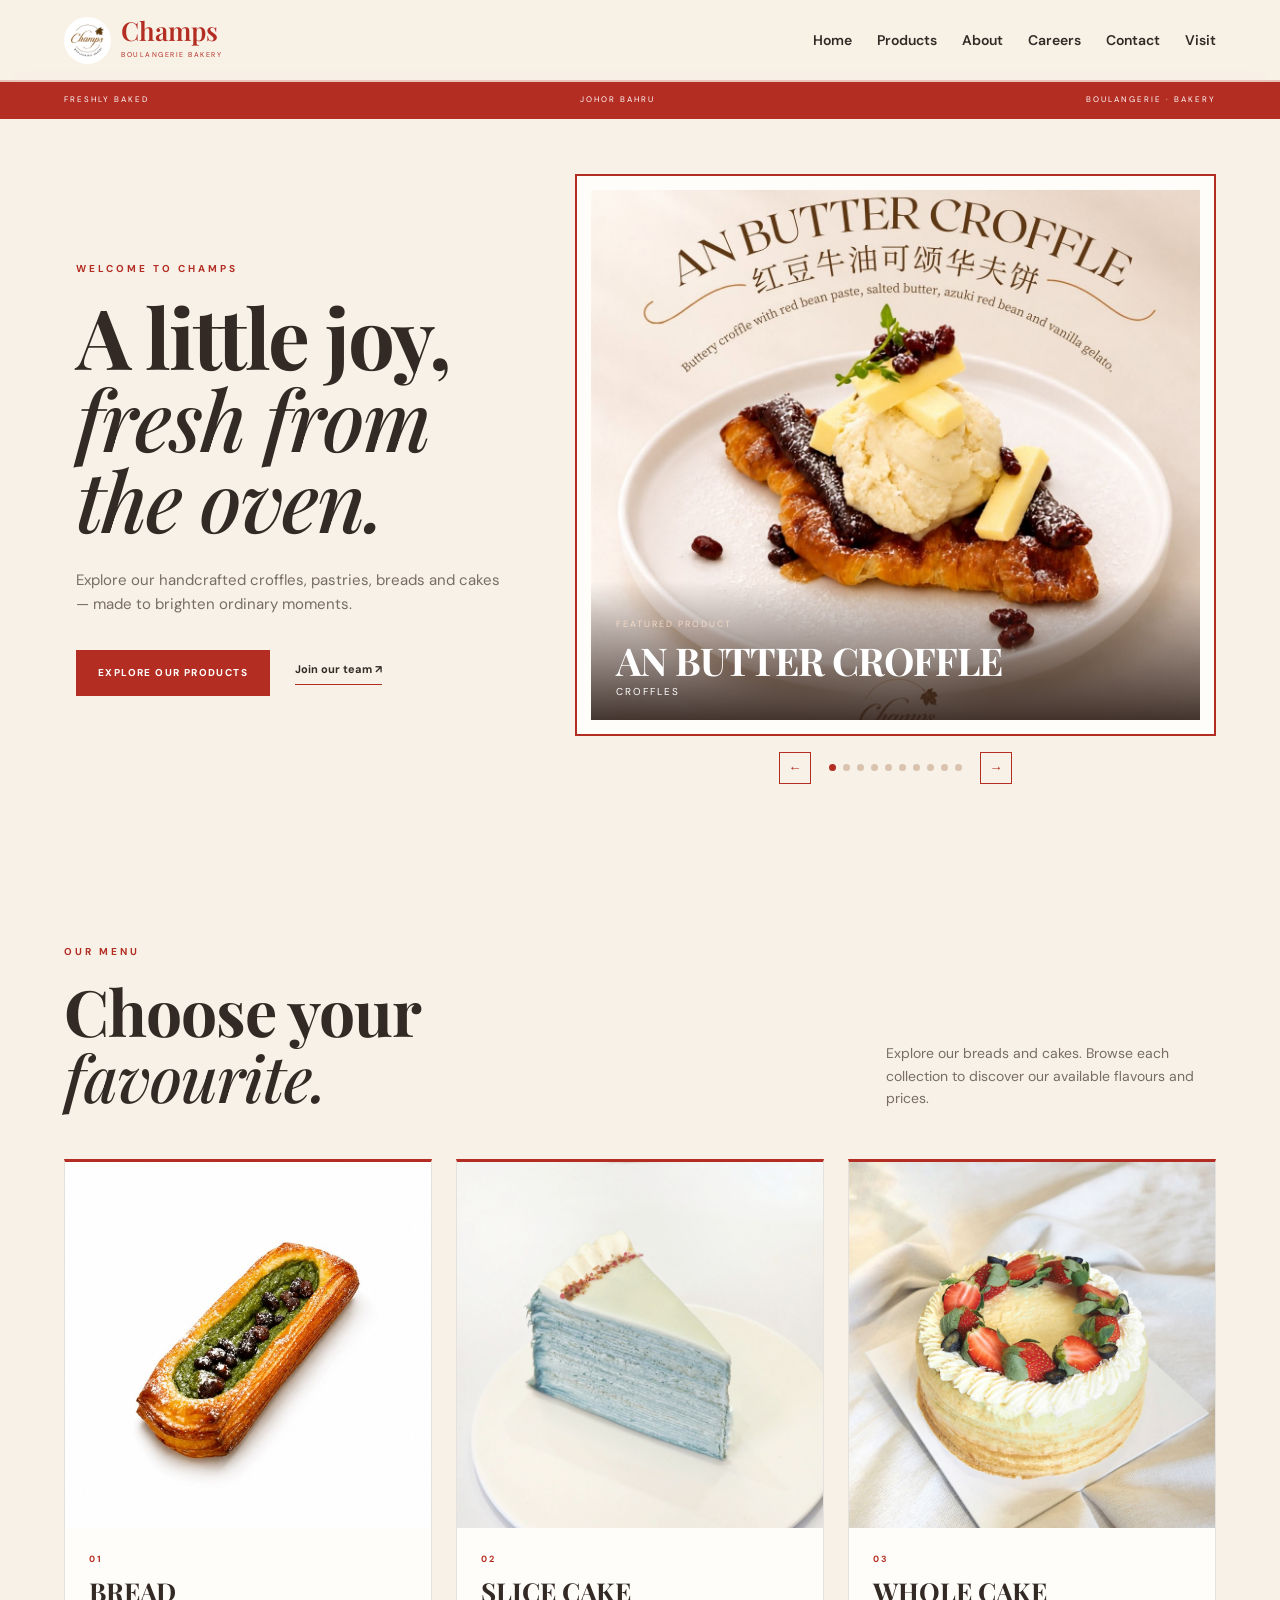
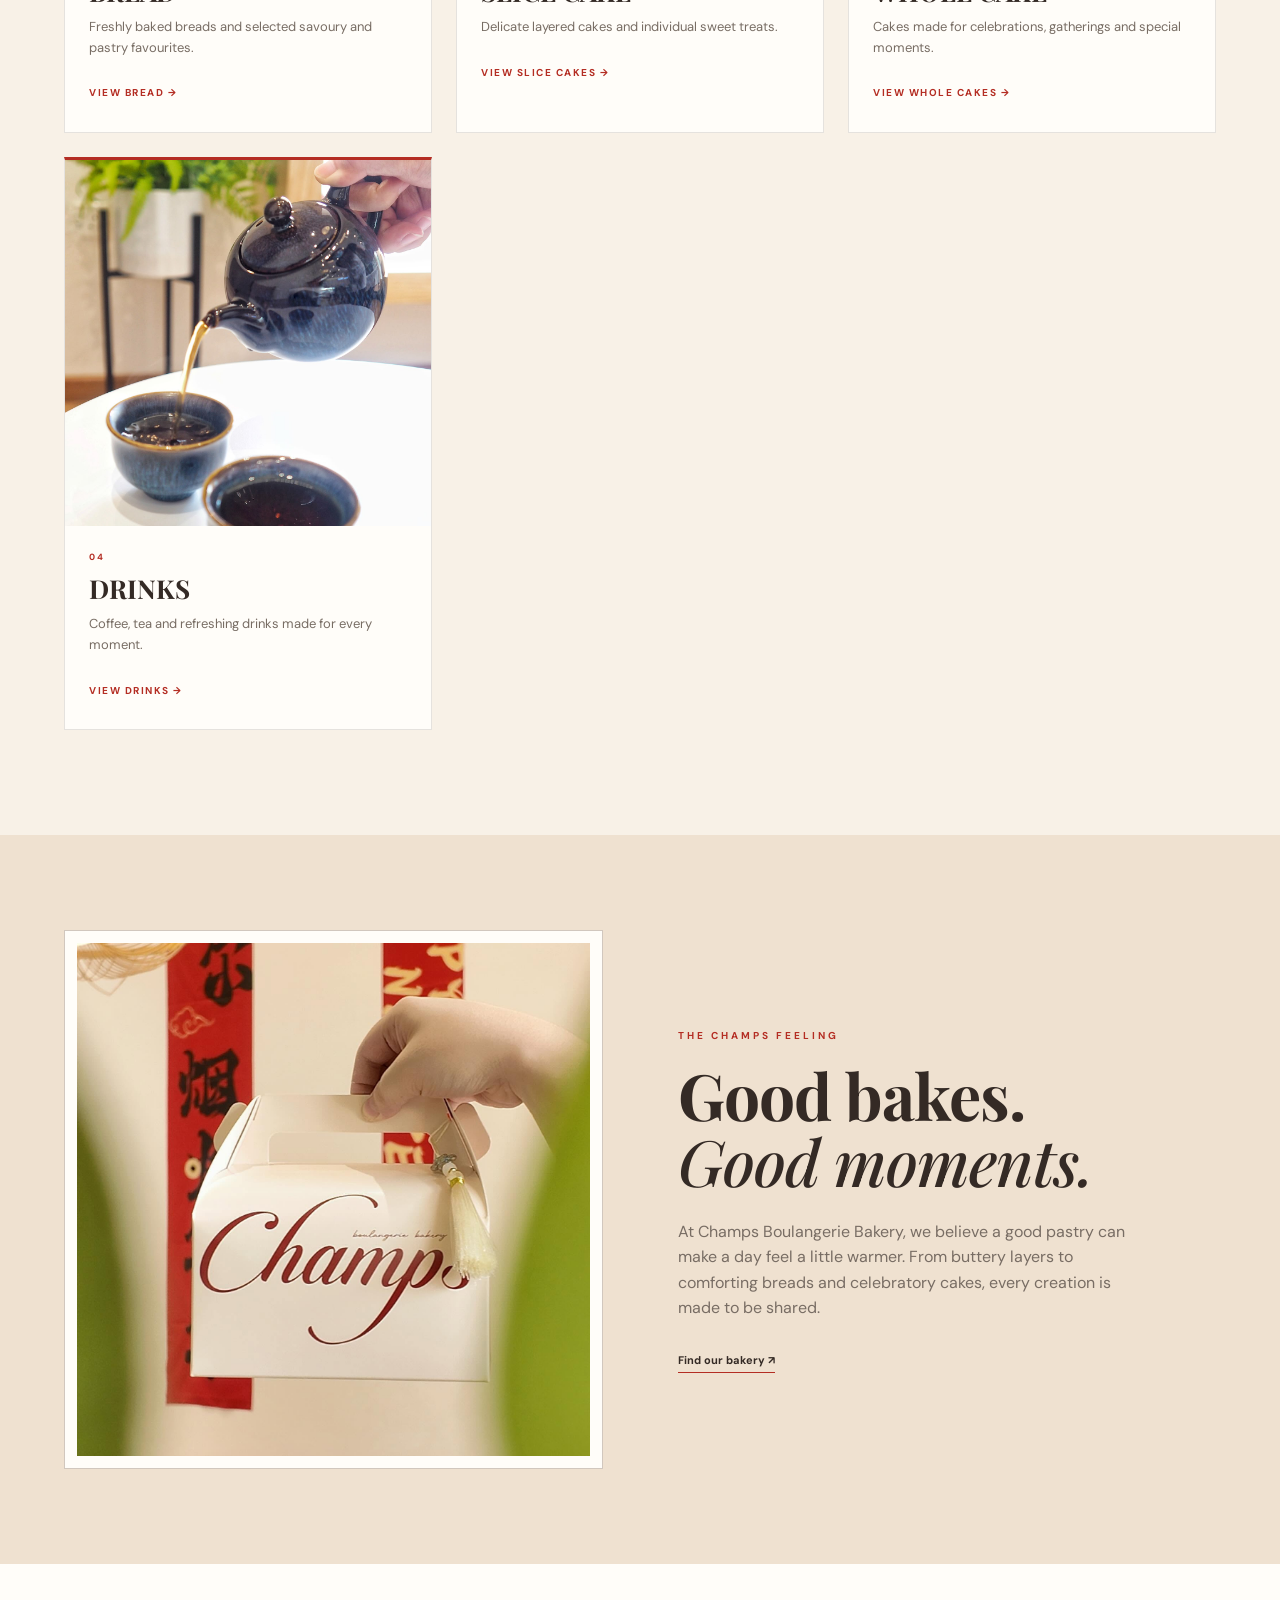
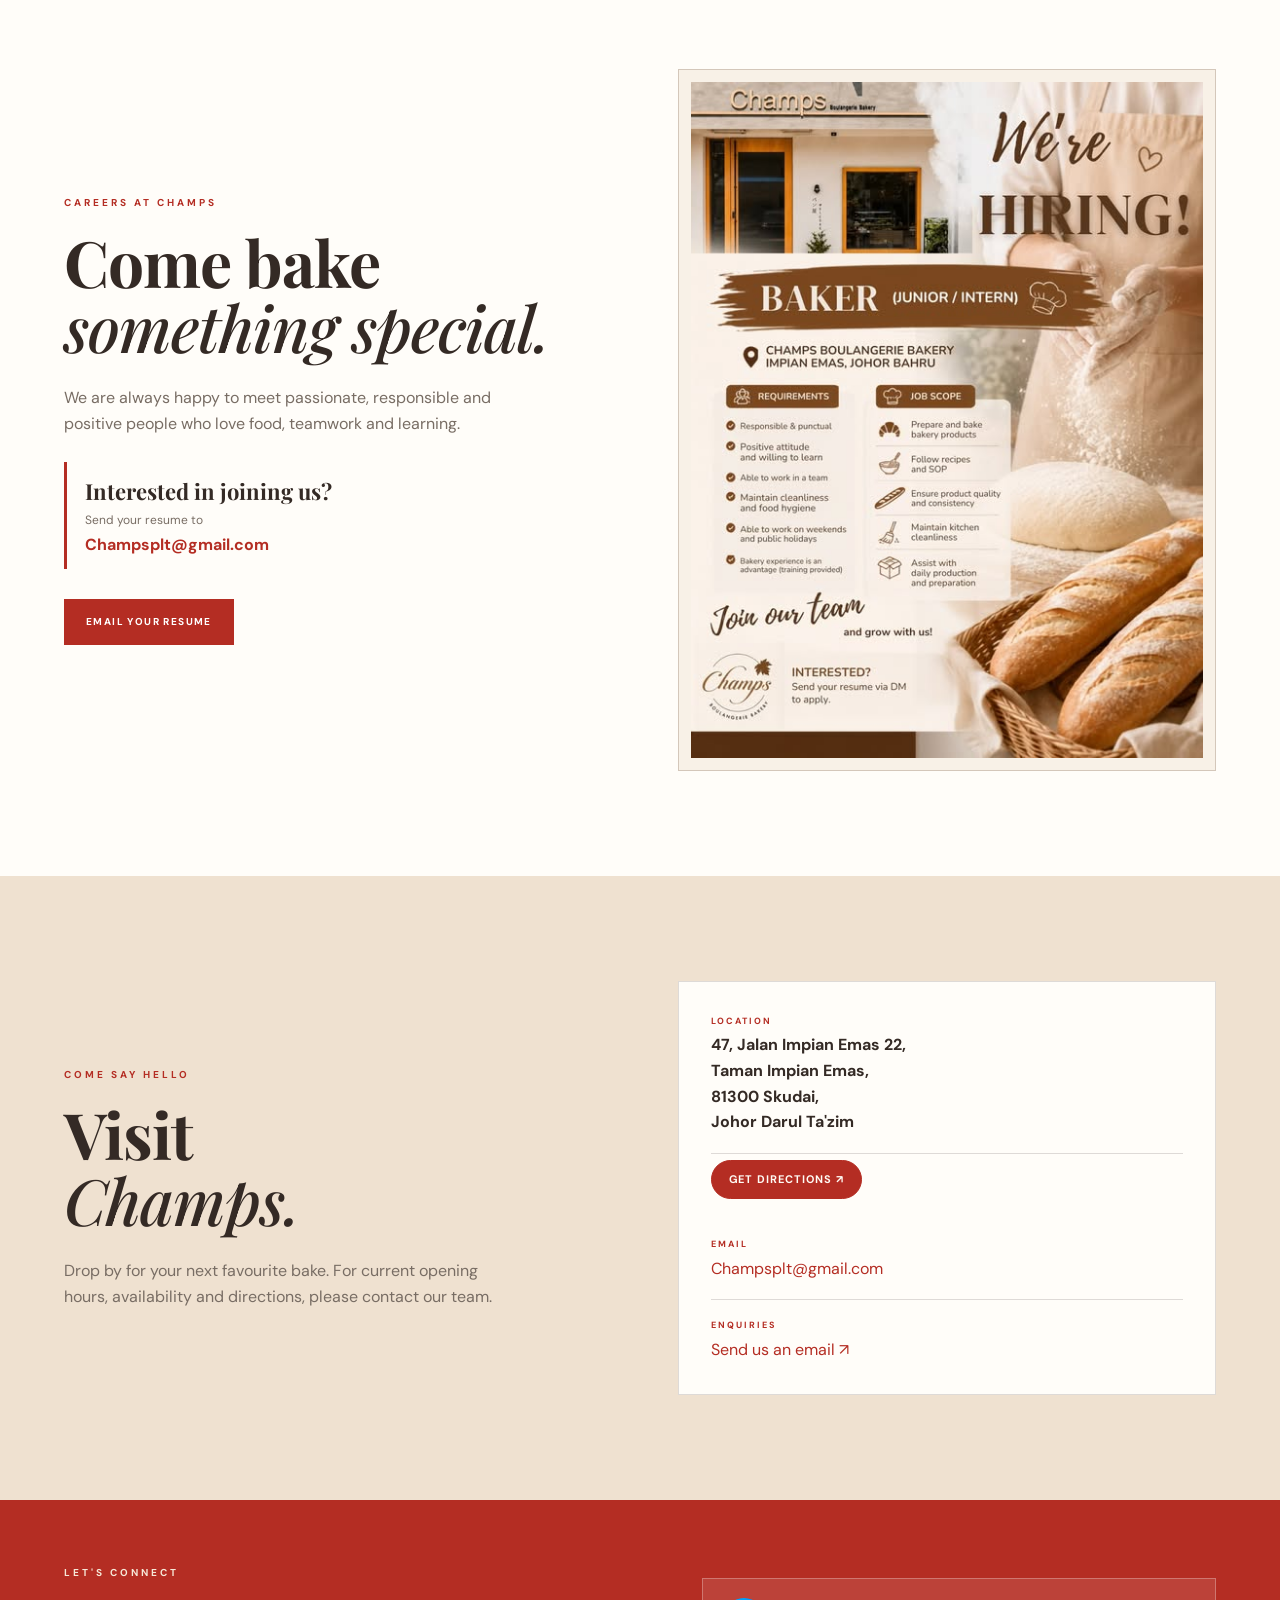
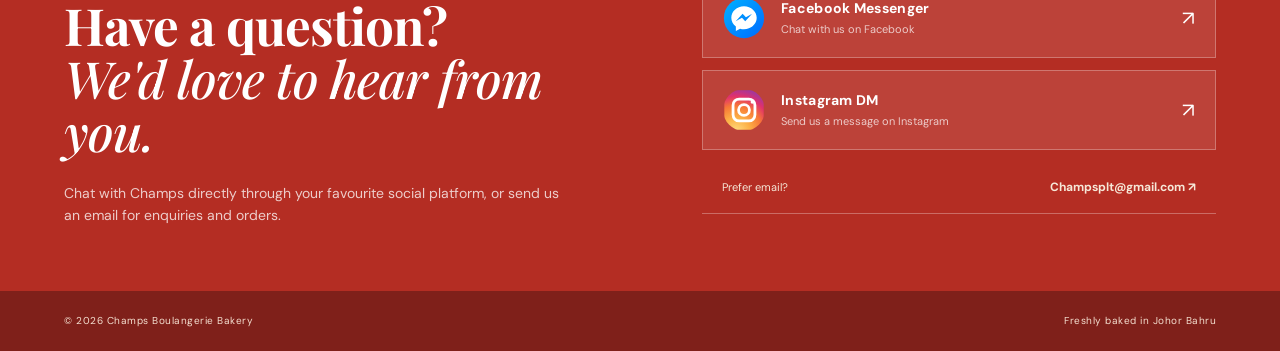
==== commit 0c33922e: "Update homepage Drinks photo" ====
--- a/index.html
+++ b/index.html
@@ -460,7 +460,7 @@
                         </div>
 
                     </a>
-<a class="menu-category-card" href="products.html#drinks"><div class="menu-category-image"><img alt="Iced Matcha Latte" src="images/drink-matcha latte ice.jpeg"/></div><div class="menu-category-info"><span>04</span><h3>DRINKS</h3><p>Coffee, tea and refreshing drinks made for every moment.</p><strong>VIEW DRINKS →</strong></div></a>
+<a class="menu-category-card" href="products.html#drinks"><div class="menu-category-image"><img alt="Drink Pink Rose Tea" src="images/drink-pink rose tea.jpeg"/></div><div class="menu-category-info"><span>04</span><h3>DRINKS</h3><p>Coffee, tea and refreshing drinks made for every moment.</p><strong>VIEW DRINKS →</strong></div></a>
 
 
                 </div>
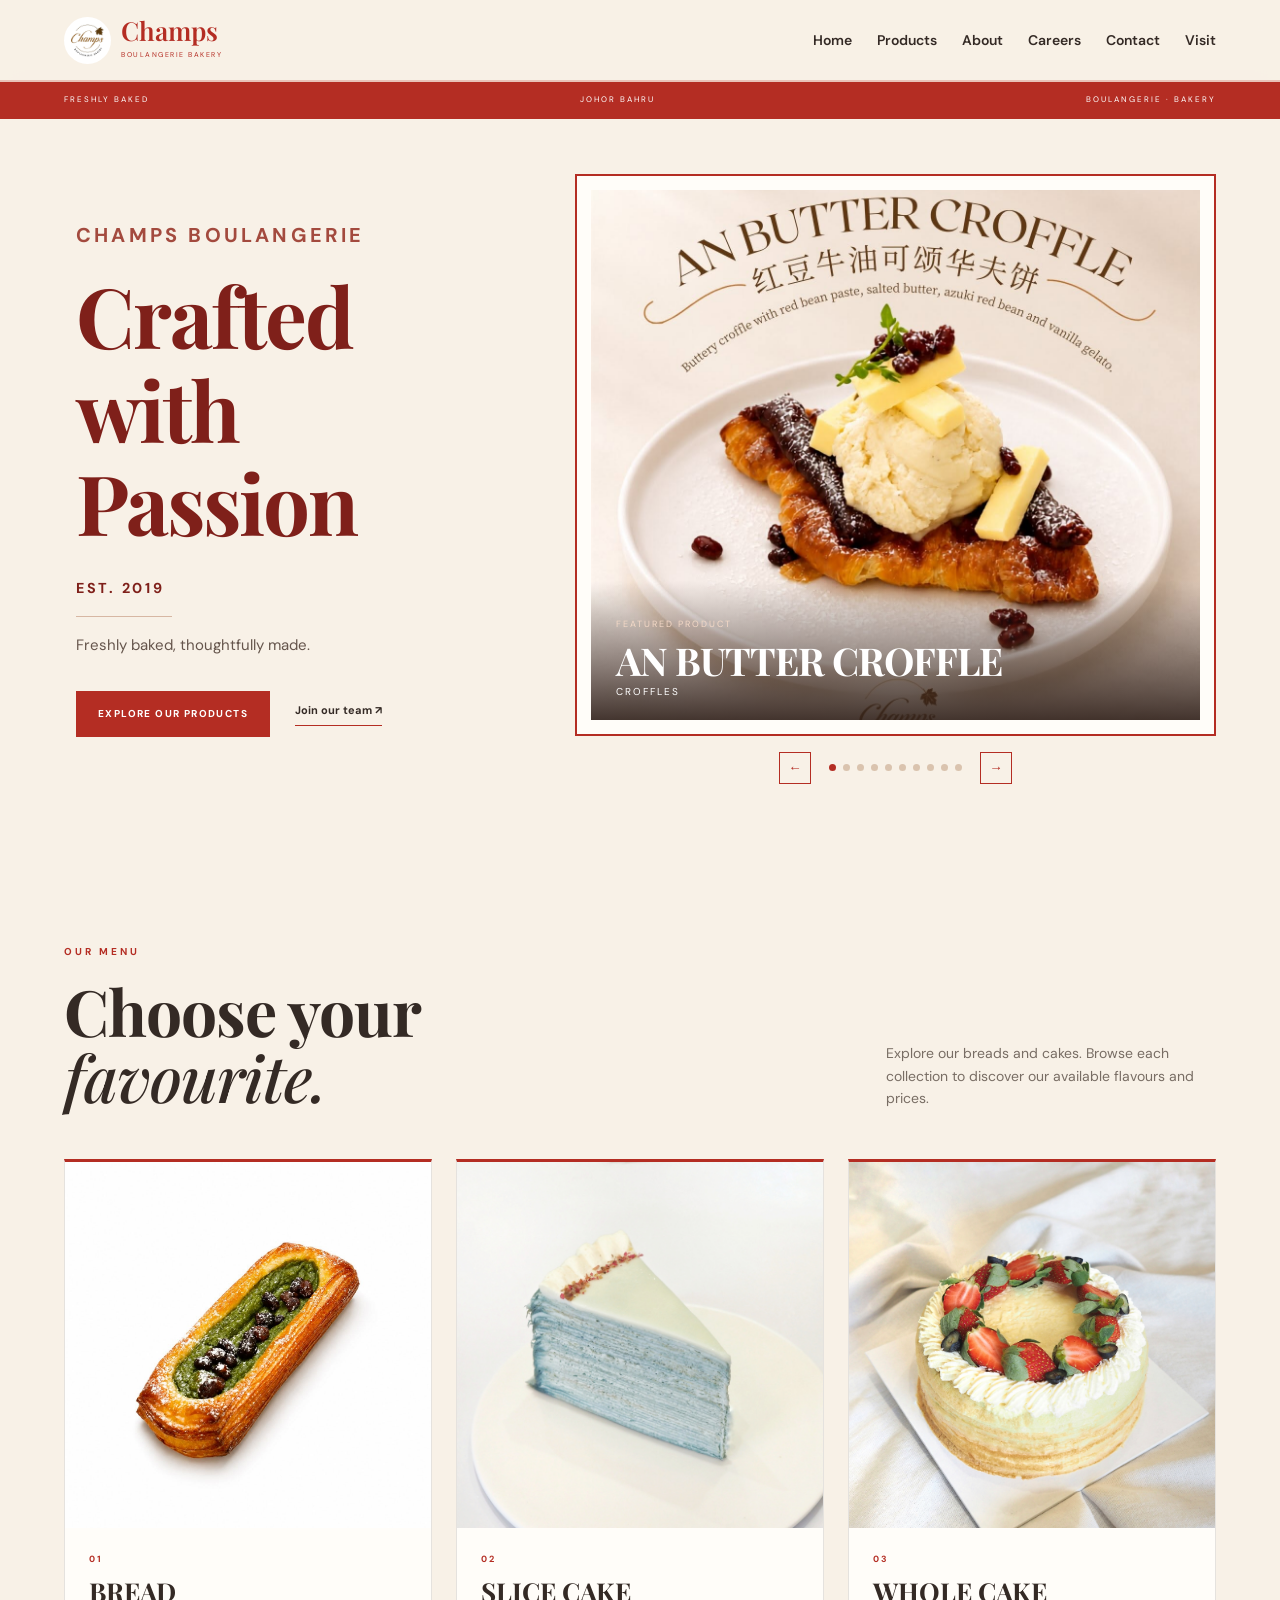
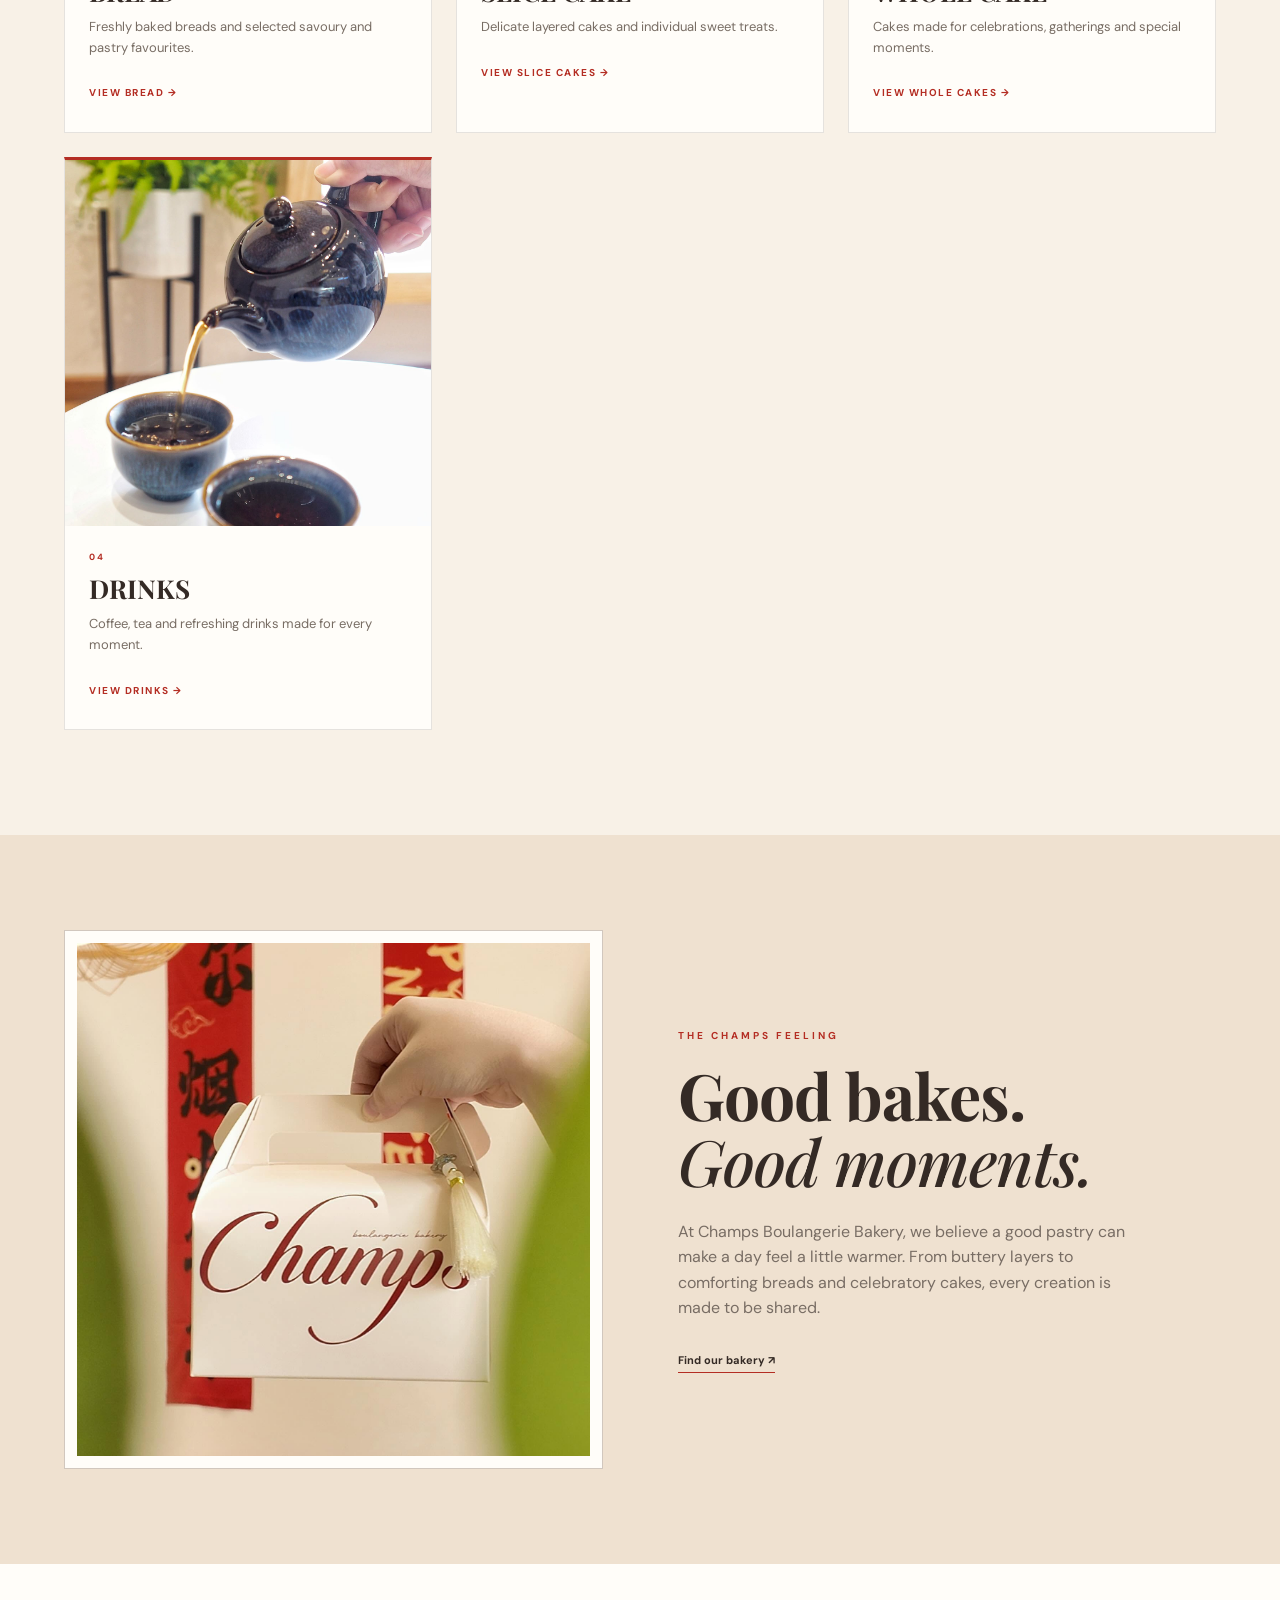
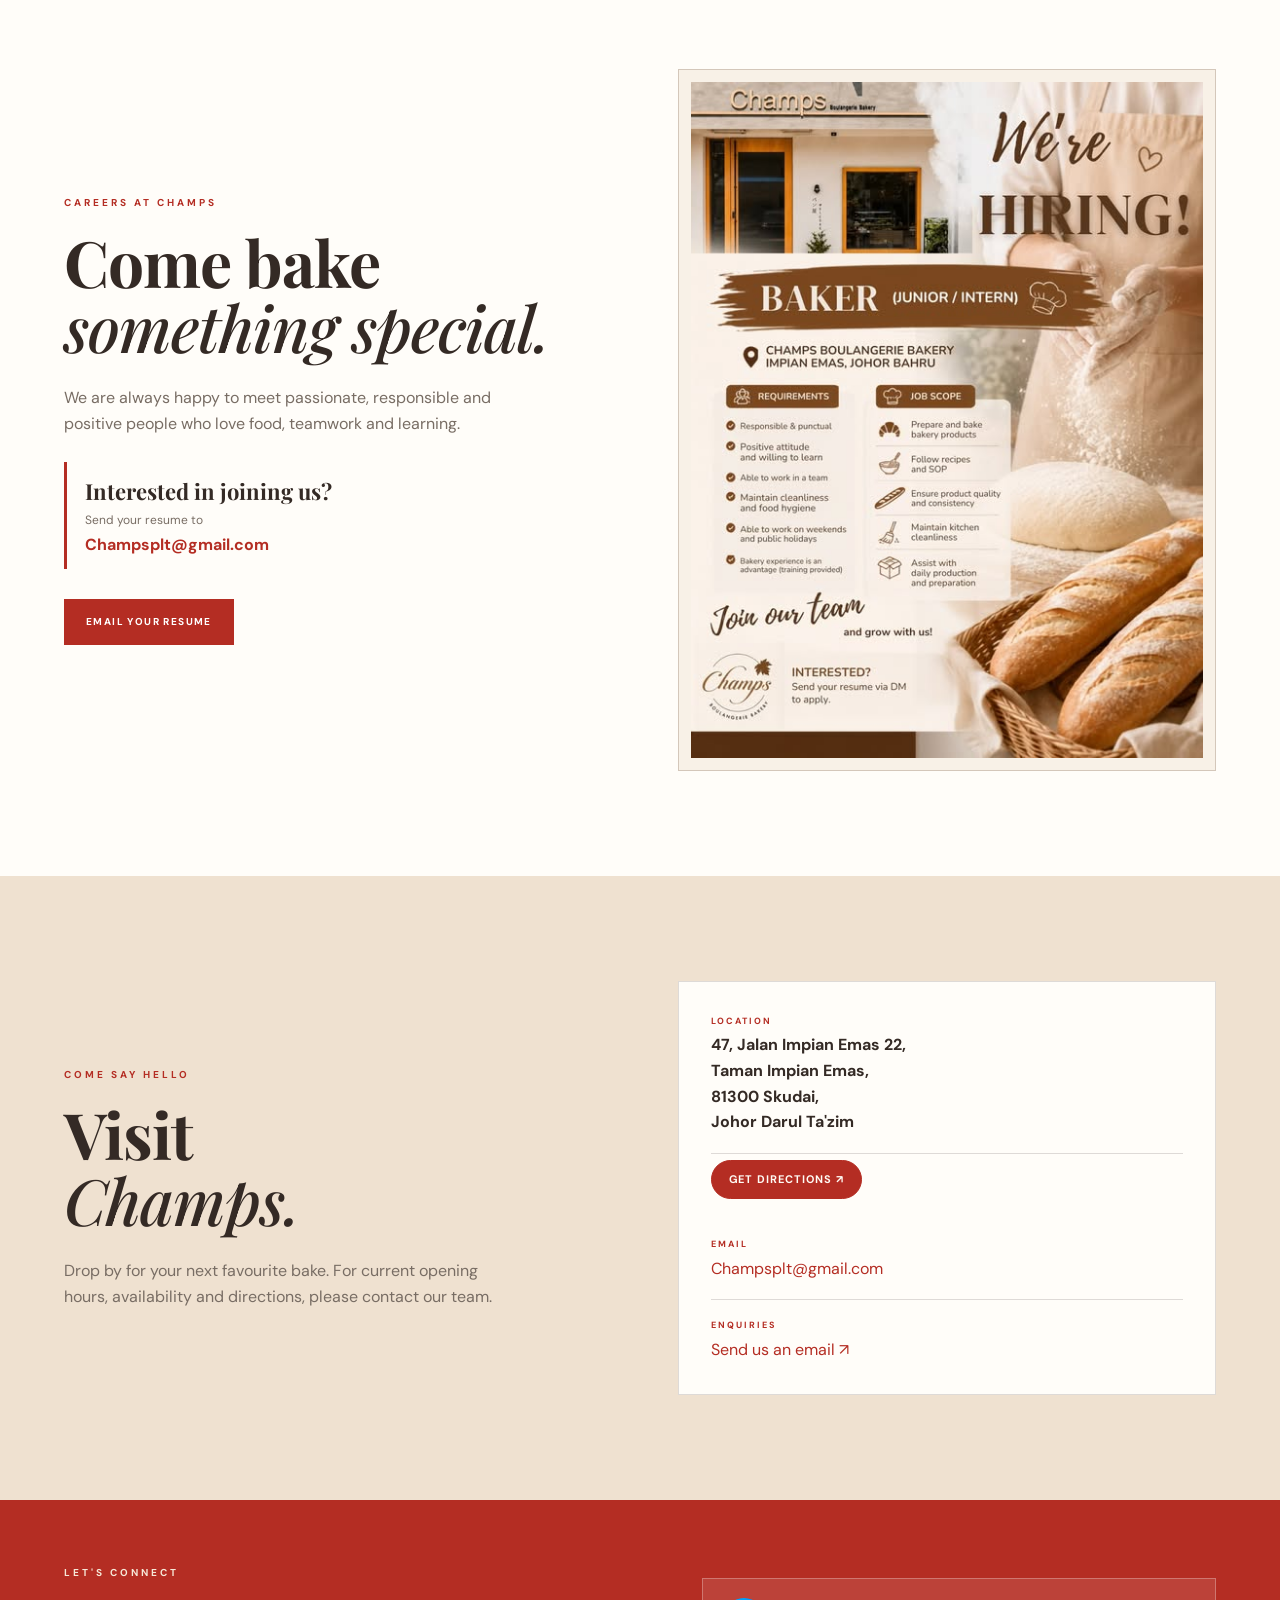
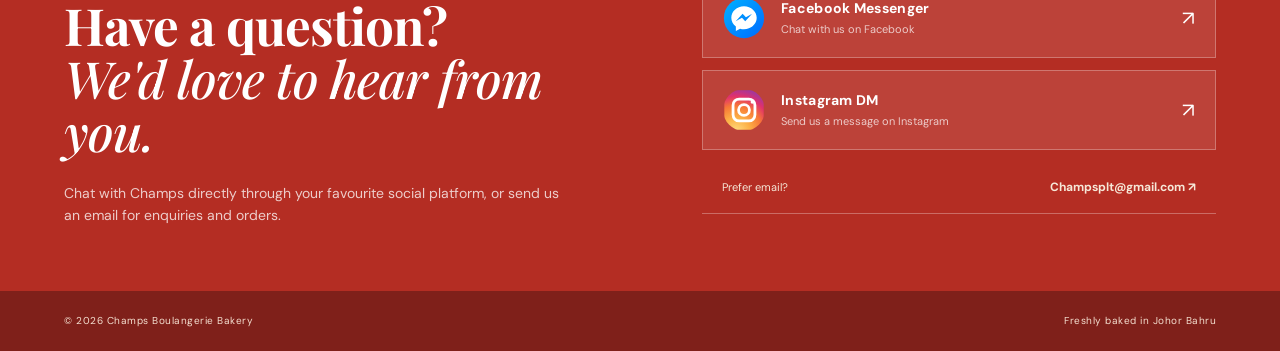
==== commit 299fbfc7: "change title" ====
--- a/index.html
+++ b/index.html
@@ -23,6 +23,43 @@
     <link href="https://fonts.googleapis.com/css2?family=DM+Sans:wght@400;500;600;700&family=Playfair+Display:wght@500;600;700&display=swap"
           rel="stylesheet">
 
+
+
+    <!-- Homepage heritage headline styling; scoped to avoid affecting other pages -->
+    <style>
+        .hero-copy .champs-heritage-kicker {
+            color: #a34a3e;
+            letter-spacing: .16em;
+            font-weight: 700;
+        }
+        .hero-copy .champs-heritage-heading {
+            color: #7f201a;
+            line-height: 1.12;
+            text-wrap: balance;
+            margin-bottom: .35em;
+        }
+        .hero-copy .champs-heritage-heading em { color: inherit; }
+        .hero-copy .champs-heritage-established {
+            color: #7f201a;
+            font-weight: 700;
+            letter-spacing: .19em;
+            font-size: .9rem;
+            margin: 0 0 1rem;
+        }
+        .hero-copy .champs-heritage-rule {
+            width: 96px;
+            height: 1px;
+            background: #d7b7a3;
+            margin: 0 0 1rem;
+        }
+        .hero-copy .champs-heritage-description {
+            color: #65554c;
+            margin-top: 0;
+        }
+        @media (max-width: 767px) {
+            .hero-copy .champs-heritage-heading { font-size: clamp(2.1rem, 9vw, 3.5rem); }
+        }
+    </style>
 
     <!-- Main CSS -->
     <link rel="stylesheet" href="style.css">
@@ -146,28 +183,14 @@
 
                 <div class="hero-copy">
 
-                    <p class="eyebrow">
-                        WELCOME TO CHAMPS
-                    </p>
-
-
-                    <h1>
-
-                        A little joy,
-                        <br>
-
-                        <em>fresh from the oven.</em>
-
-                    </h1>
-
-
-                    <p class="hero-description">
-
-                        Explore our handcrafted croffles,
-                        pastries, breads and cakes —
-                        made to brighten ordinary moments.
-
-                    </p>
+                    <!-- Refined brand statement: established, warm and timeless -->
+                    <p class="eyebrow champs-heritage-kicker">CHAMPS BOULANGERIE</p>
+
+                    <h1 class="champs-heritage-heading">Crafted with Passion</h1>
+
+                    <p class="champs-heritage-established">EST. 2019</p>
+                    <div class="champs-heritage-rule" aria-hidden="true"></div>
+                    <p class="hero-description champs-heritage-description">Freshly baked, thoughtfully made.</p>
 
 
                     <!-- Hero Buttons -->
--- a/style.css
+++ b/style.css
@@ -2191,3 +2191,17 @@
 .drink-variant-images { display:flex; flex-wrap:wrap; gap:8px; margin:8px 0; }
 .drink-variant-button { border:1px solid #B42D23; border-radius:16px; padding:4px 10px; background:transparent; color:#7F201A; font:inherit; font-size:12px; cursor:pointer; }
 .drink-variant-button:hover { background:#B42D23; color:white; }
+
+/* Homepage heritage brand name */
+.champs-heritage-kicker {
+    font-size: 20px;
+    font-weight: 700;
+    letter-spacing: 2px;
+    line-height: 1.5;
+}
+
+@media (max-width: 560px) {
+    .champs-heritage-kicker {
+        font-size: 16px;
+    }
+}
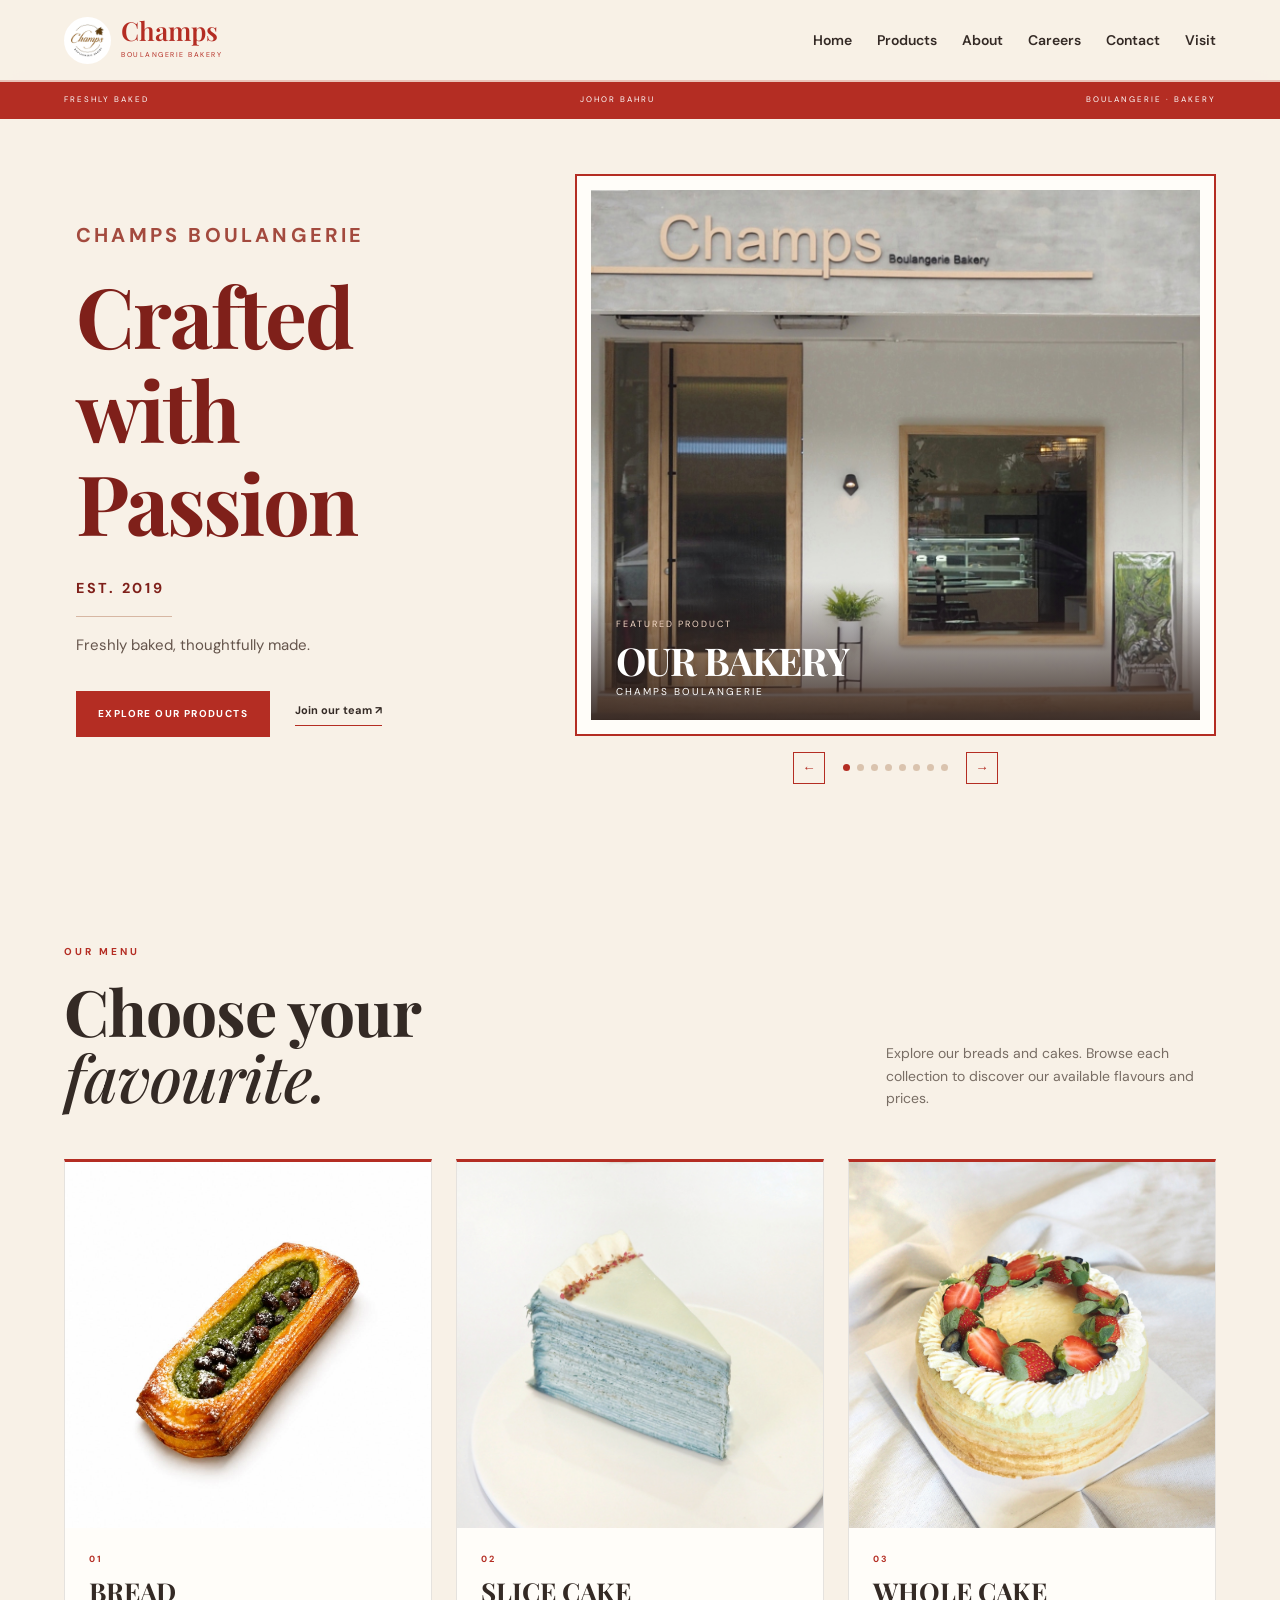
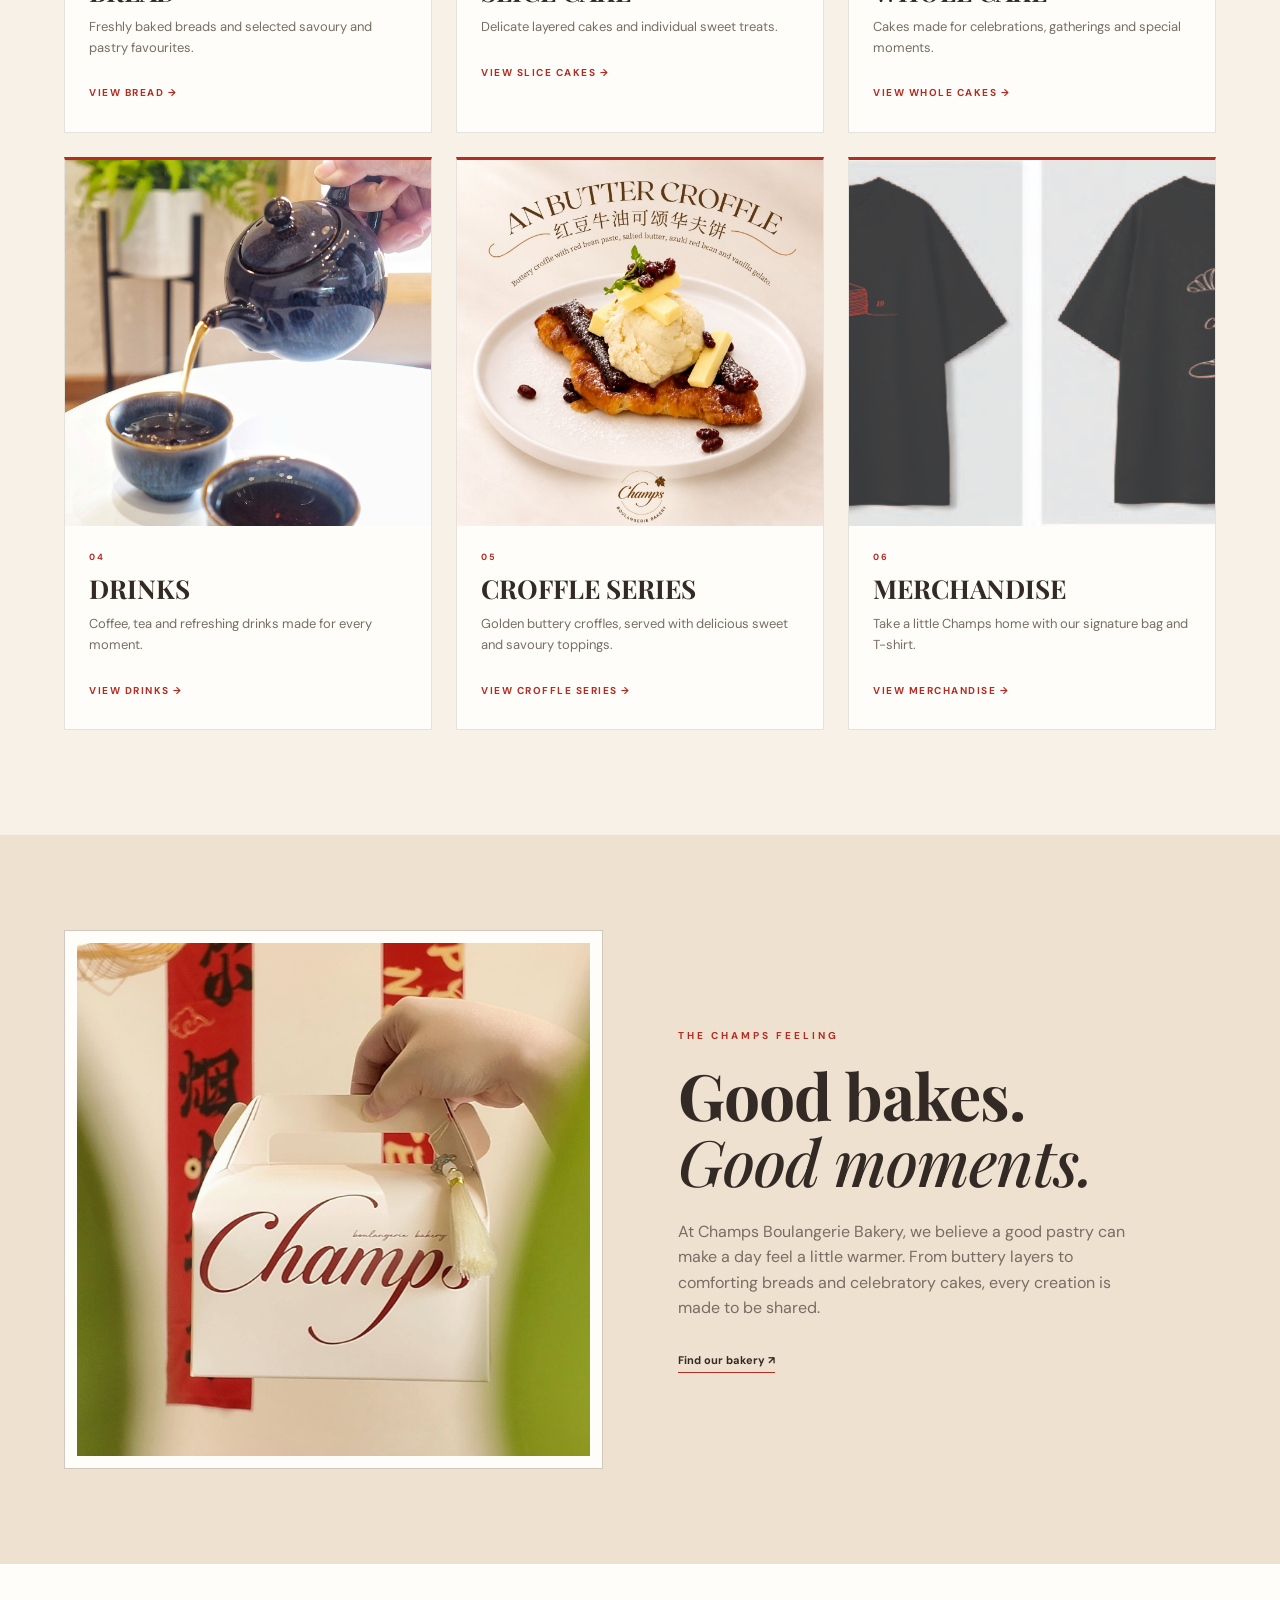
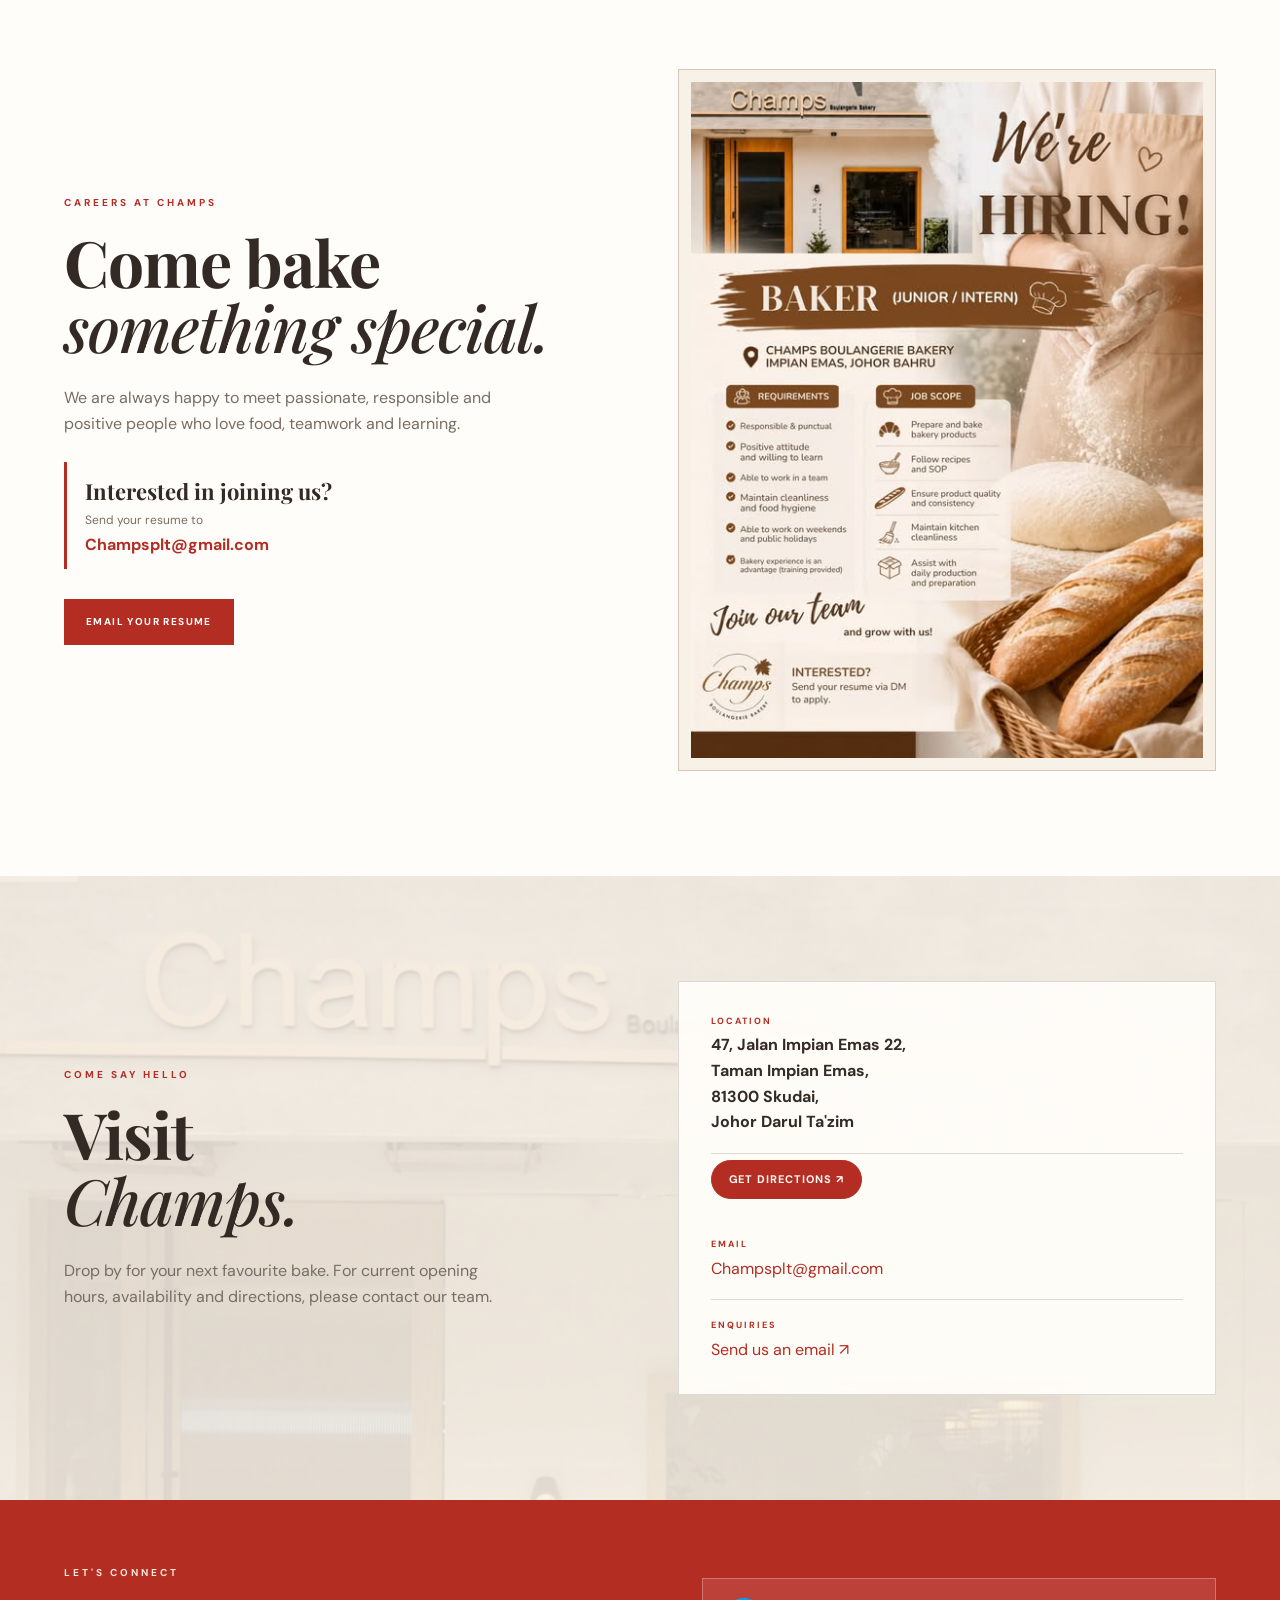
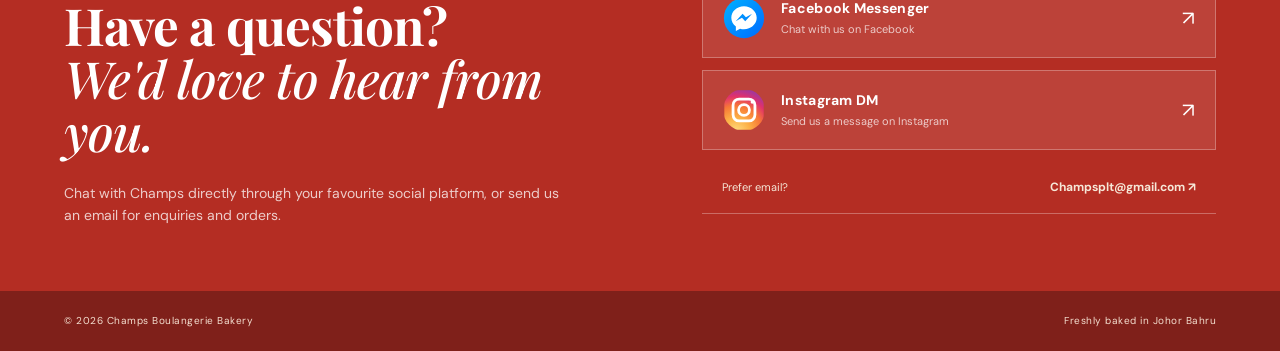
==== commit 6e927cac: "Change home page and add product list" ====
--- a/index.html
+++ b/index.html
@@ -1,32 +1,17 @@
 <!DOCTYPE html>
+
 <html lang="en">
-
 <head>
-
-    <meta charset="UTF-8">
-
-    <meta name="viewport" content="width=device-width, initial-scale=1.0">
-
-    <meta name="description"
-          content="Champs Boulangerie Bakery — croffles, pastries, breads, cakes and handcrafted sweet treats in Johor Bahru.">
-
-    <title>Champs Boulangerie Bakery</title>
-
-
-    <!-- Google Fonts -->
-    <link rel="preconnect" href="https://fonts.googleapis.com">
-
-    <link rel="preconnect"
-          href="https://fonts.gstatic.com"
-          crossorigin>
-
-    <link href="https://fonts.googleapis.com/css2?family=DM+Sans:wght@400;500;600;700&family=Playfair+Display:wght@500;600;700&display=swap"
-          rel="stylesheet">
-
-
-
-    <!-- Homepage heritage headline styling; scoped to avoid affecting other pages -->
-    <style>
+<meta charset="utf-8"/>
+<meta content="width=device-width, initial-scale=1.0" name="viewport"/>
+<meta content="Champs Boulangerie Bakery — croffles, pastries, breads, cakes and handcrafted sweet treats in Johor Bahru." name="description"/>
+<title>Champs Boulangerie Bakery</title>
+<!-- Google Fonts -->
+<link href="https://fonts.googleapis.com" rel="preconnect"/>
+<link crossorigin="" href="https://fonts.gstatic.com" rel="preconnect"/>
+<link href="https://fonts.googleapis.com/css2?family=DM+Sans:wght@400;500;600;700&amp;family=Playfair+Display:wght@500;600;700&amp;display=swap" rel="stylesheet"/>
+<!-- Homepage heritage headline styling; scoped to avoid affecting other pages -->
+<style>
         .hero-copy .champs-heritage-kicker {
             color: #a34a3e;
             letter-spacing: .16em;
@@ -60,481 +45,263 @@
             .hero-copy .champs-heritage-heading { font-size: clamp(2.1rem, 9vw, 3.5rem); }
         }
     </style>
-
-    <!-- Main CSS -->
-    <link rel="stylesheet" href="style.css">
-
+<!-- Main CSS -->
+<link href="style.css" rel="stylesheet"/>
 </head>
-
-
 <body>
-
-
-    <!-- =========================================================
+<!-- =========================================================
          HEADER / NAVIGATION
     ========================================================== -->
-
-    <header class="header" id="header">
-
-        <div class="container nav">
-
-            <!-- Logo -->
-            <div class="brand" aria-label="Champs Boulangerie Bakery">
-
-                <img src="images/champslogo.jpg"
-                     alt="Champs Logo">
-
-                <span>
-
-                    <strong>Champs</strong>
-
-                    <small>BOULANGERIE BAKERY</small>
-
-                </span>
-
-            </div>
-
-
-            <!-- Desktop Navigation -->
-            <nav class="nav-links">
-
-                <a href="#home">Home</a>
-
-                <a href="products.html">Products</a>
-
-                <a href="#about">About</a>
-
-                <a href="#careers">Careers</a>
-
-                <button class="champs-contact-trigger champs-nav-contact" type="button" aria-haspopup="dialog">Contact</button>
-
-                <a href="#visit">Visit</a>
-
-            </nav>
-
-
-            <!-- Mobile Menu Button -->
-            <button class="menu-button"
-                    id="menuButton"
-                    aria-label="Open navigation"
-                    aria-expanded="false">
+<header class="header" id="header">
+<div class="container nav">
+<!-- Logo -->
+<div aria-label="Champs Boulangerie Bakery" class="brand">
+<img alt="Champs Logo" src="images/champslogo.jpg"/>
+<span>
+<strong>Champs</strong>
+<small>BOULANGERIE BAKERY</small>
+</span>
+</div>
+<!-- Desktop Navigation -->
+<nav class="nav-links">
+<a href="#home">Home</a>
+<a href="products.html">Products</a>
+<a href="#about">About</a>
+<a href="#careers">Careers</a>
+<button aria-haspopup="dialog" class="champs-contact-trigger champs-nav-contact" type="button">Contact</button>
+<a href="#visit">Visit</a>
+</nav>
+<!-- Mobile Menu Button -->
+<button aria-expanded="false" aria-label="Open navigation" class="menu-button" id="menuButton">
 
                 ☰
 
             </button>
-
-        </div>
-
-
-        <!-- Mobile Navigation -->
-        <nav class="mobile-nav" id="mobileNav">
-
-            <a href="#home">Home</a>
-
-            <a href="products.html">Products</a>
-
-            <a href="#about">About</a>
-
-            <a href="#careers">Careers</a>
-
-            <button class="champs-contact-trigger champs-nav-contact" type="button" aria-haspopup="dialog">Contact</button>
-
-            <a href="#visit">Visit</a>
-
-        </nav>
-
-    </header>
-
-
-
-    <!-- =========================================================
+</div>
+<!-- Mobile Navigation -->
+<nav class="mobile-nav" id="mobileNav">
+<a href="#home">Home</a>
+<a href="products.html">Products</a>
+<a href="#about">About</a>
+<a href="#careers">Careers</a>
+<button aria-haspopup="dialog" class="champs-contact-trigger champs-nav-contact" type="button">Contact</button>
+<a href="#visit">Visit</a>
+</nav>
+</header>
+<!-- =========================================================
          MAIN CONTENT
     ========================================================== -->
-
-    <main id="home">
-
-
-        <!-- =====================================================
+<main id="home">
+<!-- =====================================================
              HERO SECTION
         ====================================================== -->
-
-        <section class="hero">
-
-
-            <!-- Top Information -->
-            <div class="hero-topline">
-
-                <span>FRESHLY BAKED</span>
-
-                <span>JOHOR BAHRU</span>
-
-                <span>BOULANGERIE · BAKERY</span>
-
-            </div>
-
-
-
-            <div class="container hero-grid">
-
-
-                <!-- =================================================
+<section class="hero">
+<!-- Top Information -->
+<div class="hero-topline">
+<span>FRESHLY BAKED</span>
+<span>JOHOR BAHRU</span>
+<span>BOULANGERIE · BAKERY</span>
+</div>
+<div class="container hero-grid">
+<!-- =================================================
                      HERO TEXT
                 ================================================== -->
-
-                <div class="hero-copy">
-
-                    <!-- Refined brand statement: established, warm and timeless -->
-                    <p class="eyebrow champs-heritage-kicker">CHAMPS BOULANGERIE</p>
-
-                    <h1 class="champs-heritage-heading">Crafted with Passion</h1>
-
-                    <p class="champs-heritage-established">EST. 2019</p>
-                    <div class="champs-heritage-rule" aria-hidden="true"></div>
-                    <p class="hero-description champs-heritage-description">Freshly baked, thoughtfully made.</p>
-
-
-                    <!-- Hero Buttons -->
-                    <div class="hero-actions">
-
-                        <a class="button red"
-                           href="products.html">
+<div class="hero-copy">
+<!-- Refined brand statement: established, warm and timeless -->
+<p class="eyebrow champs-heritage-kicker">CHAMPS BOULANGERIE</p>
+<h1 class="champs-heritage-heading">Crafted with Passion</h1>
+<p class="champs-heritage-established">EST. 2019</p>
+<div aria-hidden="true" class="champs-heritage-rule"></div>
+<p class="hero-description champs-heritage-description">Freshly baked, thoughtfully made.</p>
+<!-- Hero Buttons -->
+<div class="hero-actions">
+<a class="button red" href="products.html">
 
                             Explore our products
 
                         </a>
-
-
-                        <a class="underlink"
-                           href="#careers">
+<a class="underlink" href="#careers">
 
                             Join our team ↗
 
                         </a>
-
-                    </div>
-
-                </div>
-
-
-
-     <!-- =================================================
+</div>
+</div>
+<!-- =================================================
                      HERO PRODUCT SLIDER
                 ================================================== -->
-
-                <div class="hero-slider">
-
-
-                    <!-- Slider Frame -->
-                    <div class="slider-frame">
-
-
-                        <!-- Decorative Corners -->
-                        <div class="slider-corner top-left"></div>
-
-                        <div class="slider-corner bottom-right"></div>
-
-
-                        <!-- Product Image -->
-                        <img id="heroImage"
-                             src="images/an-butter-croffle.jpg"
-                             alt="AN BUTTER CROFFLE">
-
-
-                        <!-- Product Information Overlay -->
-                        <div class="slider-overlay">
-
-                            <span class="slider-label">
+<div class="hero-slider">
+<!-- Slider Frame -->
+<div class="slider-frame">
+<!-- Decorative Corners -->
+<div class="slider-corner top-left"></div>
+<div class="slider-corner bottom-right"></div>
+<!-- Product Image -->
+<img alt="Champs Boulangerie bakery entrance" id="heroImage" src="images/champs-home-01.jpeg"/>
+<!-- Product Information Overlay -->
+<div class="slider-overlay">
+<span class="slider-label">
                                 FEATURED PRODUCT
                             </span>
-
-                            <h2 id="heroTitle">
-                                AN BUTTER CROFFLE
-                            </h2>
-
-                            <p id="heroCategory">
-                                CROFFLES
-                            </p>
-
-                        </div>
-
-
-                    </div>
-                    <!-- END slider-frame -->
-
-
-                    <!-- =================================================
+<h2 id="heroTitle">OUR BAKERY</h2>
+<p id="heroCategory">CHAMPS BOULANGERIE</p>
+</div>
+</div>
+<!-- END slider-frame -->
+<!-- =================================================
                          SLIDER CONTROLS
                          
                          IMPORTANT:
                          This is OUTSIDE slider-frame.
                          Do not put it inside slider-frame.
                     ================================================== -->
-
-                    <div class="slider-controls">
-
-
-                        <!-- Previous -->
-                        <button id="prevSlide"
-                                aria-label="Previous product">
+<div class="slider-controls">
+<!-- Previous -->
+<button aria-label="Previous product" id="prevSlide">
 
                             ←
 
                         </button>
-
-
-                        <!-- Dots -->
-                        <div class="slider-dots"
-                             id="sliderDots">
-                        </div>
-
-
-                        <!-- Next -->
-                        <button id="nextSlide"
-                                aria-label="Next product">
+<!-- Dots -->
+<div class="slider-dots" id="sliderDots">
+</div>
+<!-- Next -->
+<button aria-label="Next product" id="nextSlide">
 
                             →
 
                         </button>
-
-
-                    </div>
-                    <!-- END slider-controls -->
-
-
-                </div>
-                <!-- END hero-slider -->
-
-
-            </div>
-            <!-- END hero-grid -->
-
-
-        </section>
-        <!-- END HERO SECTION -->
-
-
-
-        <!-- =========================================================
+</div>
+<!-- END slider-controls -->
+</div>
+<!-- END hero-slider -->
+</div>
+<!-- END hero-grid -->
+</section>
+<!-- END HERO SECTION -->
+<!-- =========================================================
              OUR MENU SECTION
         ========================================================== -->
-
-        <section class="section menu-section"
-                 id="products">
-
-
-            <div class="container">
-
-
-                <!-- Section Heading -->
-                <div class="section-heading">
-
-
-                    <div>
-
-                        <p class="eyebrow">
+<section class="section menu-section" id="products">
+<div class="container">
+<!-- Section Heading -->
+<div class="section-heading">
+<div>
+<p class="eyebrow">
                             OUR MENU
                         </p>
-
-
-                        <h2>
+<h2>
 
                             Choose your
-                            <br>
-
-                            <em>favourite.</em>
-
-                        </h2>
-
-                    </div>
-
-
-                    <p>
+                            <br/>
+<em>favourite.</em>
+</h2>
+</div>
+<p>
 
                         Explore our breads and cakes.
                         Browse each collection to discover
                         our available flavours and prices.
 
                     </p>
-
-                </div>
-
-
-
-                <!-- Menu Categories -->
-                <div class="menu-category-grid">
-
-
-                    <!-- =================================================
+</div>
+<!-- Menu Categories -->
+<div class="menu-category-grid">
+<!-- =================================================
                          BREAD
                     ================================================== -->
-
-                    <a class="menu-category-card"
-                       href="products.html#bread">
-
-
-                        <div class="menu-category-image">
-
-                            <img src="images/matcha-red-bean-danish.jpg"
-                                 alt="Matcha Red Bean Danish">
-
-                        </div>
-
-
-                        <div class="menu-category-info">
-
-                            <span>01</span>
-
-                            <h3>
+<a class="menu-category-card" href="products.html#bread">
+<div class="menu-category-image">
+<img alt="Matcha Red Bean Danish" src="images/matcha-red-bean-danish.jpg"/>
+</div>
+<div class="menu-category-info">
+<span>01</span>
+<h3>
                                 BREAD
                             </h3>
-
-                            <p>
+<p>
 
                                 Freshly baked breads and
                                 selected savoury and pastry
                                 favourites.
 
                             </p>
-
-                            <strong>
+<strong>
                                 VIEW BREAD →
                             </strong>
-
-                        </div>
-
-                    </a>
-
-
-
-                    <!-- =================================================
+</div>
+</a>
+<!-- =================================================
                          SLICE CAKE
                     ================================================== -->
-
-                    <a class="menu-category-card"
-                       href="products.html#slice-cake">
-
-
-                        <div class="menu-category-image">
-
-                            <img src="images/slice-sea-salt-mille-crepe.jpeg"
-                                 alt="Sea Salt Mille Crepe Slice Cake">
-
-                        </div>
-
-
-                        <div class="menu-category-info">
-
-                            <span>02</span>
-
-                            <h3>
+<a class="menu-category-card" href="products.html#slice-cake">
+<div class="menu-category-image">
+<img alt="Sea Salt Mille Crepe Slice Cake" src="images/slice-sea-salt-mille-crepe.jpeg"/>
+</div>
+<div class="menu-category-info">
+<span>02</span>
+<h3>
                                 SLICE CAKE
                             </h3>
-
-                            <p>
+<p>
 
                                 Delicate layered cakes and
                                 individual sweet treats.
 
                             </p>
-
-                            <strong>
+<strong>
                                 VIEW SLICE CAKES →
                             </strong>
-
-                        </div>
-
-                    </a>
-
-
-
-                    <!-- =================================================
+</div>
+</a>
+<!-- =================================================
                          WHOLE CAKE
                     ================================================== -->
-
-                    <a class="menu-category-card"
-                       href="products.html#whole-cake">
-
-
-                        <div class="menu-category-image">
-                            <img src="images/strawberry-mille-crepe-whole.jpeg"
-                                 alt="Strawberry Mille Crepe Whole Cake">
-                        </div>
-
-
-                        <div class="menu-category-info">
-
-                            <span>03</span>
-
-                            <h3>
+<a class="menu-category-card" href="products.html#whole-cake">
+<div class="menu-category-image">
+<img alt="Strawberry Mille Crepe Whole Cake" src="images/strawberry-mille-crepe-whole.jpeg"/>
+</div>
+<div class="menu-category-info">
+<span>03</span>
+<h3>
                                 WHOLE CAKE
                             </h3>
-
-                            <p>
+<p>
 
                                 Cakes made for celebrations,
                                 gatherings and special moments.
 
                             </p>
-
-                            <strong>
+<strong>
                                 VIEW WHOLE CAKES →
                             </strong>
-
-                        </div>
-
-                    </a>
+</div>
+</a>
 <a class="menu-category-card" href="products.html#drinks"><div class="menu-category-image"><img alt="Drink Pink Rose Tea" src="images/drink-pink rose tea.jpeg"/></div><div class="menu-category-info"><span>04</span><h3>DRINKS</h3><p>Coffee, tea and refreshing drinks made for every moment.</p><strong>VIEW DRINKS →</strong></div></a>
-
-
-                </div>
-
-            </div>
-
-        </section>
-
-
-
-        <!-- =========================================================
+<a class="menu-category-card" href="products.html#croffle-series"><div class="menu-category-image"><img alt="An Butter Croffle" loading="lazy" src="images/an-butter-croffle.jpg"/></div><div class="menu-category-info"><span>05</span><h3>CROFFLE SERIES</h3><p>Golden buttery croffles, served with delicious sweet and savoury toppings.</p><strong>VIEW CROFFLE SERIES →</strong></div></a><a class="menu-category-card" href="products.html#merchandise"><div class="menu-category-image"><img alt="Champs T-shirt front and back" loading="lazy" src="images/merchandise-tshirt.jpg"/></div><div class="menu-category-info"><span>06</span><h3>MERCHANDISE</h3><p>Take a little Champs home with our signature bag and T-shirt.</p><strong>VIEW MERCHANDISE →</strong></div></a></div>
+</div>
+</section>
+<!-- =========================================================
              ABOUT / BRAND SECTION
         ========================================================== -->
-
-        <section class="brand-section"
-                 id="about">
-
-
-            <div class="container brand-grid">
-
-
-                <!-- Brand Photo -->
-                <div class="brand-photo">
-
-                    <img src="images/champs-packaging.jpg"
-                         alt="Champs bakery packaging">
-
-                </div>
-
-
-
-                <!-- Brand Text -->
-                <div class="brand-copy">
-
-
-                    <p class="eyebrow">
+<section class="brand-section" id="about">
+<div class="container brand-grid">
+<!-- Brand Photo -->
+<div class="brand-photo">
+<img alt="Champs bakery packaging" src="images/champs-packaging.jpg"/>
+</div>
+<!-- Brand Text -->
+<div class="brand-copy">
+<p class="eyebrow">
                         THE CHAMPS FEELING
                     </p>
-
-
-                    <h2>
+<h2>
 
                         Good bakes.
-                        <br>
-
-                        <em>Good moments.</em>
-
-                    </h2>
-
-
-                    <p>
+                        <br/>
+<em>Good moments.</em>
+</h2>
+<p>
 
                         At Champs Boulangerie Bakery,
                         we believe a good pastry can make
@@ -545,55 +312,31 @@
                         every creation is made to be shared.
 
                     </p>
-
-
-                    <a class="underlink"
-                       href="#visit">
+<a class="underlink" href="#visit">
 
                         Find our bakery ↗
 
                     </a>
-
-                </div>
-
-
-            </div>
-
-        </section>
-
-
-
-        <!-- =========================================================
+</div>
+</div>
+</section>
+<!-- =========================================================
              CAREERS SECTION
         ========================================================== -->
-
-        <section class="careers section"
-                 id="careers">
-
-
-            <div class="container careers-grid">
-
-
-                <!-- Careers Text -->
-                <div class="careers-copy">
-
-
-                    <p class="eyebrow">
+<section class="careers section" id="careers">
+<div class="container careers-grid">
+<!-- Careers Text -->
+<div class="careers-copy">
+<p class="eyebrow">
                         CAREERS AT CHAMPS
                     </p>
-
-
-                    <h2>
+<h2>
 
                         Come bake
-                        <br>
-
-                        <em>something special.</em>
-
-                    </h2>
-
-
-                    <p>
+                        <br/>
+<em>something special.</em>
+</h2>
+<p>
 
                         We are always happy to meet
                         passionate, responsible and positive
@@ -601,317 +344,199 @@
                         and learning.
 
                     </p>
-
-
-
-                    <!-- Career Contact -->
-                    <div class="career-note">
-
-
-                        <strong>
+<!-- Career Contact -->
+<div class="career-note">
+<strong>
                             Interested in joining us?
                         </strong>
-
-
-                        <span>
+<span>
                             Send your resume to
                         </span>
-
-
-                        <a href="mailto:Champsplt@gmail.com?subject=Job%20Application%20-%20Champs%20Boulangerie%20Bakery">
+<a href="mailto:Champsplt@gmail.com?subject=Job%20Application%20-%20Champs%20Boulangerie%20Bakery">
 
                             Champsplt@gmail.com
 
                         </a>
-
-
-                    </div>
-
-
-
-                    <!-- Email Button -->
-                    <a class="button red"
-                       href="mailto:Champsplt@gmail.com?subject=Job%20Application%20-%20Champs%20Boulangerie%20Bakery&body=Hello%20Champs%20team%2C%0A%0AI%20would%20like%20to%20apply%20for%20a%20position.%20Please%20find%20my%20resume%20attached.%0A%0AThank%20you.">
+</div>
+<!-- Email Button -->
+<a class="button red" href="mailto:Champsplt@gmail.com?subject=Job%20Application%20-%20Champs%20Boulangerie%20Bakery&amp;body=Hello%20Champs%20team%2C%0A%0AI%20would%20like%20to%20apply%20for%20a%20position.%20Please%20find%20my%20resume%20attached.%0A%0AThank%20you.">
 
                         Email your resume
 
                     </a>
-
-
-                </div>
-
-
-
-                <!-- Hiring Poster -->
-                <div class="poster-frame">
-
-                    <img src="images/hiring.jpg"
-                         alt="Champs Boulangerie Bakery hiring poster">
-
-                </div>
-
-
-            </div>
-
-        </section>
-
-
-
-        <!-- =========================================================
+</div>
+<!-- Hiring Poster -->
+<div class="poster-frame">
+<img alt="Champs Boulangerie Bakery hiring poster" src="images/hiring.jpg"/>
+</div>
+</div>
+</section>
+<!-- =========================================================
              VISIT SECTION
         ========================================================== -->
-
-        <section class="visit section"
-                 id="visit">
-
-
-            <div class="container visit-grid">
-
-
-                <!-- Visit Text -->
-                <div>
-
-                    <p class="eyebrow">
+<section class="visit section" id="visit">
+<div class="container visit-grid">
+<!-- Visit Text -->
+<div>
+<p class="eyebrow">
                         COME SAY HELLO
                     </p>
-
-
-                    <h2>
+<h2>
 
                         Visit
-                        <br>
-
-                        <em>Champs.</em>
-
-                    </h2>
-
-
-                    <p>
+                        <br/>
+<em>Champs.</em>
+</h2>
+<p>
 
                         Drop by for your next favourite bake.
                         For current opening hours, availability
                         and directions, please contact our team.
 
                     </p>
-
-                </div>
-
-
-
-                <!-- Visit Information -->
-                <div class="visit-card">
-
-
-                    <!-- Location -->
-                    <div class="visit-line">
-
-                        <span>
+</div>
+<!-- Visit Information -->
+<div class="visit-card">
+<!-- Location -->
+<div class="visit-line">
+<span>
                             LOCATION
                         </span>
-
-                        <strong>
-                            47, Jalan Impian Emas 22,<br>
-                            Taman Impian Emas,<br>
-                            81300 Skudai,<br>
+<strong>
+                            47, Jalan Impian Emas 22,<br/>
+                            Taman Impian Emas,<br/>
+                            81300 Skudai,<br/>
                             Johor Darul Ta'zim
                         </strong>
-
-                    </div>
-                    <a class="champs-directions-link" href="https://www.google.com/maps/search/?api=1&amp;query=47%2C%20Jalan%20Impian%20Emas%2022%2C%20Taman%20Impian%20Emas%2C%2081300%20Skudai%2C%20Johor%20Darul%20Ta%27zim%2C%20Malaysia" target="_blank" rel="noopener noreferrer" aria-label="Get directions to Champs Boulangerie Bakery on Google Maps">Get Directions ↗</a>
-
-
-
-                    <!-- Email -->
-                    <div class="visit-line">
-
-                        <span>
+</div>
+<a aria-label="Get directions to Champs Boulangerie Bakery on Google Maps" class="champs-directions-link" href="https://www.google.com/maps/search/?api=1&amp;query=47%2C%20Jalan%20Impian%20Emas%2022%2C%20Taman%20Impian%20Emas%2C%2081300%20Skudai%2C%20Johor%20Darul%20Ta%27zim%2C%20Malaysia" rel="noopener noreferrer" target="_blank">Get Directions ↗</a>
+<!-- Email -->
+<div class="visit-line">
+<span>
                             EMAIL
                         </span>
-
-                        <a href="mailto:Champsplt@gmail.com">
+<a href="mailto:Champsplt@gmail.com">
 
                             Champsplt@gmail.com
 
                         </a>
-
-                    </div>
-
-
-
-                    <!-- Enquiries -->
-                    <div class="visit-line">
-
-                        <span>
+</div>
+<!-- Enquiries -->
+<div class="visit-line">
+<span>
                             ENQUIRIES
                         </span>
-
-                        <a href="mailto:Champsplt@gmail.com?subject=Champs%20Bakery%20Enquiry">
+<a href="mailto:Champsplt@gmail.com?subject=Champs%20Bakery%20Enquiry">
 
                             Send us an email ↗
 
                         </a>
-
-                    </div>
-
-
-                </div>
-
-
-            </div>
-
-        </section>
-
-
-
-        <!-- =========================================================
+</div>
+</div>
+</div>
+</section>
+<!-- =========================================================
              CONTACT STRIP
         ========================================================== -->
-
-        <section class="contact-strip" id="contact">
-
-            <div class="container contact-inner">
-
-                <div class="contact-copy">
-
-                    <p class="eyebrow light">LET'S CONNECT</p>
-
-                    <h2>
+<section class="contact-strip" id="contact">
+<div class="container contact-inner">
+<div class="contact-copy">
+<p class="eyebrow light">LET'S CONNECT</p>
+<h2>
                         Have a question?
-                        <br>
-                        <em>We'd love to hear from you.</em>
-                    </h2>
-
-                    <p class="contact-description">
+                        <br/>
+<em>We'd love to hear from you.</em>
+</h2>
+<p class="contact-description">
                         Chat with Champs directly through your favourite social platform,
                         or send us an email for enquiries and orders.
                     </p>
-
-                </div>
-
-                <div class="contact-options">
-
-                    <a class="contact-social facebook"
-                       href="https://m.me/Champs4722"
-                       target="_blank"
-                       rel="noopener noreferrer"
-                       aria-label="Chat with Champs on Facebook Messenger">
-                        <span class="contact-social-icon messenger-icon" aria-hidden="true">
-                            <svg viewBox="0 0 48 48" role="img">
-                                <defs>
-                                    <linearGradient id="messengerGradient" x1="0" y1="0" x2="1" y2="1">
-                                        <stop offset="0%" stop-color="#00B2FF"/>
-                                        <stop offset="100%" stop-color="#006AFF"/>
-                                    </linearGradient>
-                                </defs>
-                                <circle cx="24" cy="24" r="23" fill="url(#messengerGradient)"/>
-                                <path fill="#fff" d="M24 10.5c-8.2 0-14.5 5.9-14.5 13.2 0 4.1 2 7.8 5.2 10.1v5.1l4.8-2.7c1.4.4 2.9.6 4.5.6 8.2 0 14.5-5.9 14.5-13.1S32.2 10.5 24 10.5Zm1.4 17.1-3.7-3.9-7.2 3.9 7.9-8.4 3.8 3.9 7.1-3.9-7.9 8.4Z"/>
-                            </svg>
-                        </span>
-                        <span class="contact-social-text">
-                            <strong>Facebook Messenger</strong>
-                            <small>Chat with us on Facebook</small>
-                        </span>
-                        <span class="contact-arrow">↗</span>
-                    </a>
-
-                    <a class="contact-social instagram"
-                       href="https://ig.me/m/champsboulangeriebakery"
-                       target="_blank"
-                       rel="noopener noreferrer"
-                       aria-label="Message Champs on Instagram">
-                        <span class="contact-social-icon instagram-icon" aria-hidden="true">
-                            <svg viewBox="0 0 48 48" role="img">
-                                <defs>
-                                    <radialGradient id="igGradient" cx="30%" cy="105%" r="120%">
-                                        <stop offset="0%" stop-color="#FFDC80"/>
-                                        <stop offset="30%" stop-color="#FCAF45"/>
-                                        <stop offset="55%" stop-color="#F77737"/>
-                                        <stop offset="75%" stop-color="#E1306C"/>
-                                        <stop offset="100%" stop-color="#833AB4"/>
-                                    </radialGradient>
-                                </defs>
-                                <rect x="1.5" y="1.5" width="45" height="45" rx="13" fill="url(#igGradient)"/>
-                                <rect x="11.5" y="11.5" width="25" height="25" rx="7" fill="none" stroke="#fff" stroke-width="3.2"/>
-                                <circle cx="24" cy="24" r="6.2" fill="none" stroke="#fff" stroke-width="3.2"/>
-                                <circle cx="33.5" cy="14.8" r="2" fill="#fff"/>
-                            </svg>
-                        </span>
-                        <span class="contact-social-text">
-                            <strong>Instagram DM</strong>
-                            <small>Send us a message on Instagram</small>
-                        </span>
-                        <span class="contact-arrow">↗</span>
-                    </a>
-
-                    <a class="contact-email"
-                       href="mailto:Champsplt@gmail.com?subject=Champs%20Bakery%20Enquiry">
-                        <span>Prefer email?</span>
-                        <strong>Champsplt@gmail.com ↗</strong>
-                    </a>
-
-                </div>
-
-            </div>
-
-        </section>
-
-
-    </main>
-
-
-
-    <!-- =========================================================
+</div>
+<div class="contact-options">
+<a aria-label="Chat with Champs on Facebook Messenger" class="contact-social facebook" href="https://m.me/Champs4722" rel="noopener noreferrer" target="_blank">
+<span aria-hidden="true" class="contact-social-icon messenger-icon">
+<svg role="img" viewbox="0 0 48 48">
+<defs>
+<lineargradient id="messengerGradient" x1="0" x2="1" y1="0" y2="1">
+<stop offset="0%" stop-color="#00B2FF"></stop>
+<stop offset="100%" stop-color="#006AFF"></stop>
+</lineargradient>
+</defs>
+<circle cx="24" cy="24" fill="url(#messengerGradient)" r="23"></circle>
+<path d="M24 10.5c-8.2 0-14.5 5.9-14.5 13.2 0 4.1 2 7.8 5.2 10.1v5.1l4.8-2.7c1.4.4 2.9.6 4.5.6 8.2 0 14.5-5.9 14.5-13.1S32.2 10.5 24 10.5Zm1.4 17.1-3.7-3.9-7.2 3.9 7.9-8.4 3.8 3.9 7.1-3.9-7.9 8.4Z" fill="#fff"></path>
+</svg>
+</span>
+<span class="contact-social-text">
+<strong>Facebook Messenger</strong>
+<small>Chat with us on Facebook</small>
+</span>
+<span class="contact-arrow">↗</span>
+</a>
+<a aria-label="Message Champs on Instagram" class="contact-social instagram" href="https://ig.me/m/champsboulangeriebakery" rel="noopener noreferrer" target="_blank">
+<span aria-hidden="true" class="contact-social-icon instagram-icon">
+<svg role="img" viewbox="0 0 48 48">
+<defs>
+<radialgradient cx="30%" cy="105%" id="igGradient" r="120%">
+<stop offset="0%" stop-color="#FFDC80"></stop>
+<stop offset="30%" stop-color="#FCAF45"></stop>
+<stop offset="55%" stop-color="#F77737"></stop>
+<stop offset="75%" stop-color="#E1306C"></stop>
+<stop offset="100%" stop-color="#833AB4"></stop>
+</radialgradient>
+</defs>
+<rect fill="url(#igGradient)" height="45" rx="13" width="45" x="1.5" y="1.5"></rect>
+<rect fill="none" height="25" rx="7" stroke="#fff" stroke-width="3.2" width="25" x="11.5" y="11.5"></rect>
+<circle cx="24" cy="24" fill="none" r="6.2" stroke="#fff" stroke-width="3.2"></circle>
+<circle cx="33.5" cy="14.8" fill="#fff" r="2"></circle>
+</svg>
+</span>
+<span class="contact-social-text">
+<strong>Instagram DM</strong>
+<small>Send us a message on Instagram</small>
+</span>
+<span class="contact-arrow">↗</span>
+</a>
+<a class="contact-email" href="mailto:Champsplt@gmail.com?subject=Champs%20Bakery%20Enquiry">
+<span>Prefer email?</span>
+<strong>Champsplt@gmail.com ↗</strong>
+</a>
+</div>
+</div>
+</section>
+</main>
+<!-- =========================================================
          FOOTER
     ========================================================== -->
-
-    <footer class="footer">
-
-
-        <div class="container footer-inner">
-
-
-            <span>
+<footer class="footer">
+<div class="container footer-inner">
+<span>
 
                 © <span id="year"></span>
                 Champs Boulangerie Bakery
 
             </span>
-
-
-            <span>
+<span>
 
                 Freshly baked in Johor Bahru
 
             </span>
-
-
-        </div>
-
-
-    </footer>
-
-
-
-    <!-- =========================================================
+</div>
+</footer>
+<!-- =========================================================
          JAVASCRIPT
     ========================================================== -->
-
-    <script src="script.js"></script>
-
-
-
+<script src="script.js"></script>
 <!-- Contact choices dialog -->
-<div class="champs-contact-modal" id="champsContactModal" role="dialog" aria-modal="true" aria-labelledby="champsContactTitle" aria-hidden="true">
-  <div class="champs-contact-panel" role="document">
-    <button class="champs-contact-close" type="button" aria-label="Close contact options">&times;</button>
-    <p class="eyebrow">CONTACT CHAMPS</p>
-    <h2 id="champsContactTitle">Get in Touch</h2>
-    <p class="champs-contact-intro">Have a question? We'd love to hear from you!</p>
-    <a class="champs-contact-choice" href="https://m.me/Champs4722" target="_blank" rel="noopener noreferrer"><span class="champs-contact-symbol champs-fb" aria-hidden="true">f</span><span><strong>Facebook Messenger</strong><small>Chat with us on Messenger</small></span><span aria-hidden="true">↗</span></a>
-    <a class="champs-contact-choice" href="https://ig.me/m/champsboulangeriebakery" target="_blank" rel="noopener noreferrer"><span class="champs-contact-symbol champs-ig" aria-hidden="true">◎</span><span><strong>Instagram Direct</strong><small>Send us an Instagram DM</small></span><span aria-hidden="true">↗</span></a>
-  </div>
+<div aria-hidden="true" aria-labelledby="champsContactTitle" aria-modal="true" class="champs-contact-modal" id="champsContactModal" role="dialog">
+<div class="champs-contact-panel" role="document">
+<button aria-label="Close contact options" class="champs-contact-close" type="button">×</button>
+<p class="eyebrow">CONTACT CHAMPS</p>
+<h2 id="champsContactTitle">Get in Touch</h2>
+<p class="champs-contact-intro">Have a question? We'd love to hear from you!</p>
+<a class="champs-contact-choice" href="https://m.me/Champs4722" rel="noopener noreferrer" target="_blank"><span aria-hidden="true" class="champs-contact-symbol champs-fb">f</span><span><strong>Facebook Messenger</strong><small>Chat with us on Messenger</small></span><span aria-hidden="true">↗</span></a>
+<a class="champs-contact-choice" href="https://ig.me/m/champsboulangeriebakery" rel="noopener noreferrer" target="_blank"><span aria-hidden="true" class="champs-contact-symbol champs-ig">◎</span><span><strong>Instagram Direct</strong><small>Send us an Instagram DM</small></span><span aria-hidden="true">↗</span></a>
+</div>
 </div>
 <script src="contact-popup.js"></script>
 </body>
-
 </html>
--- a/style.css
+++ b/style.css
@@ -2204,4 +2204,17 @@
     .champs-heritage-kicker {
         font-size: 16px;
     }
-}+}
+/* Visit Champs: soft storefront photograph under readable content */
+.visit { position: relative; isolation: isolate; background: #efe1d0; }
+.visit::before {
+  content: ""; position: absolute; inset: 0; z-index: -1;
+  background: linear-gradient(rgba(248,241,231,.84),rgba(248,241,231,.88)), url("images/champs-home-01.jpeg") center 5% / cover no-repeat;
+}
+.visit .visit-card { background: rgba(255,253,249,.94); backdrop-filter: blur(3px); }
+/* Six categories: three across on desktop; existing mobile rules remain in effect */
+@media (min-width: 561px) and (max-width: 900px) { .menu-category-grid { grid-template-columns: repeat(2,minmax(0,1fr)); max-width: none; } }
+/* Display complete front/back T-shirt composite without cropping */
+#merchandise .menu-product-image img { object-fit: contain; background: #fff; }
+#merchandise .whole-cake-prices { gap: 12px; }
+#merchandise .whole-cake-prices span { padding: 6px 10px; background: var(--cream); }
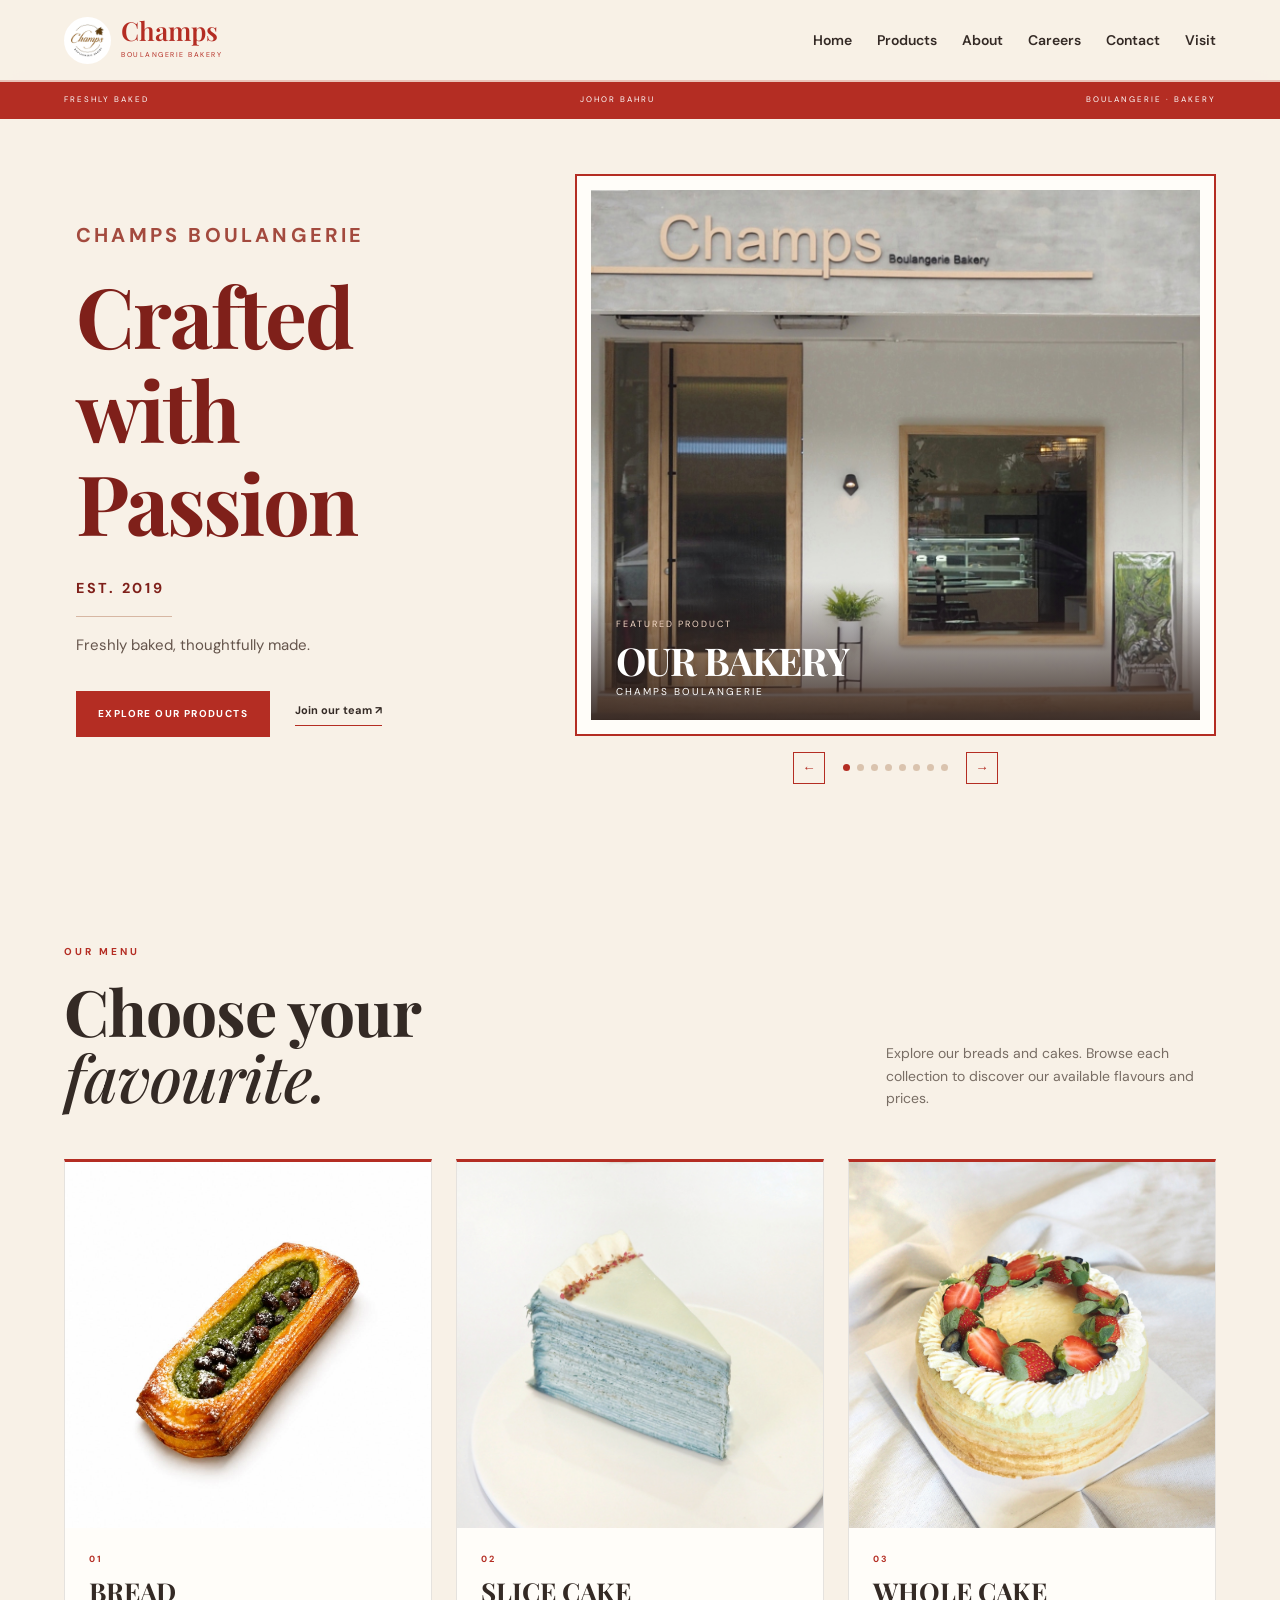
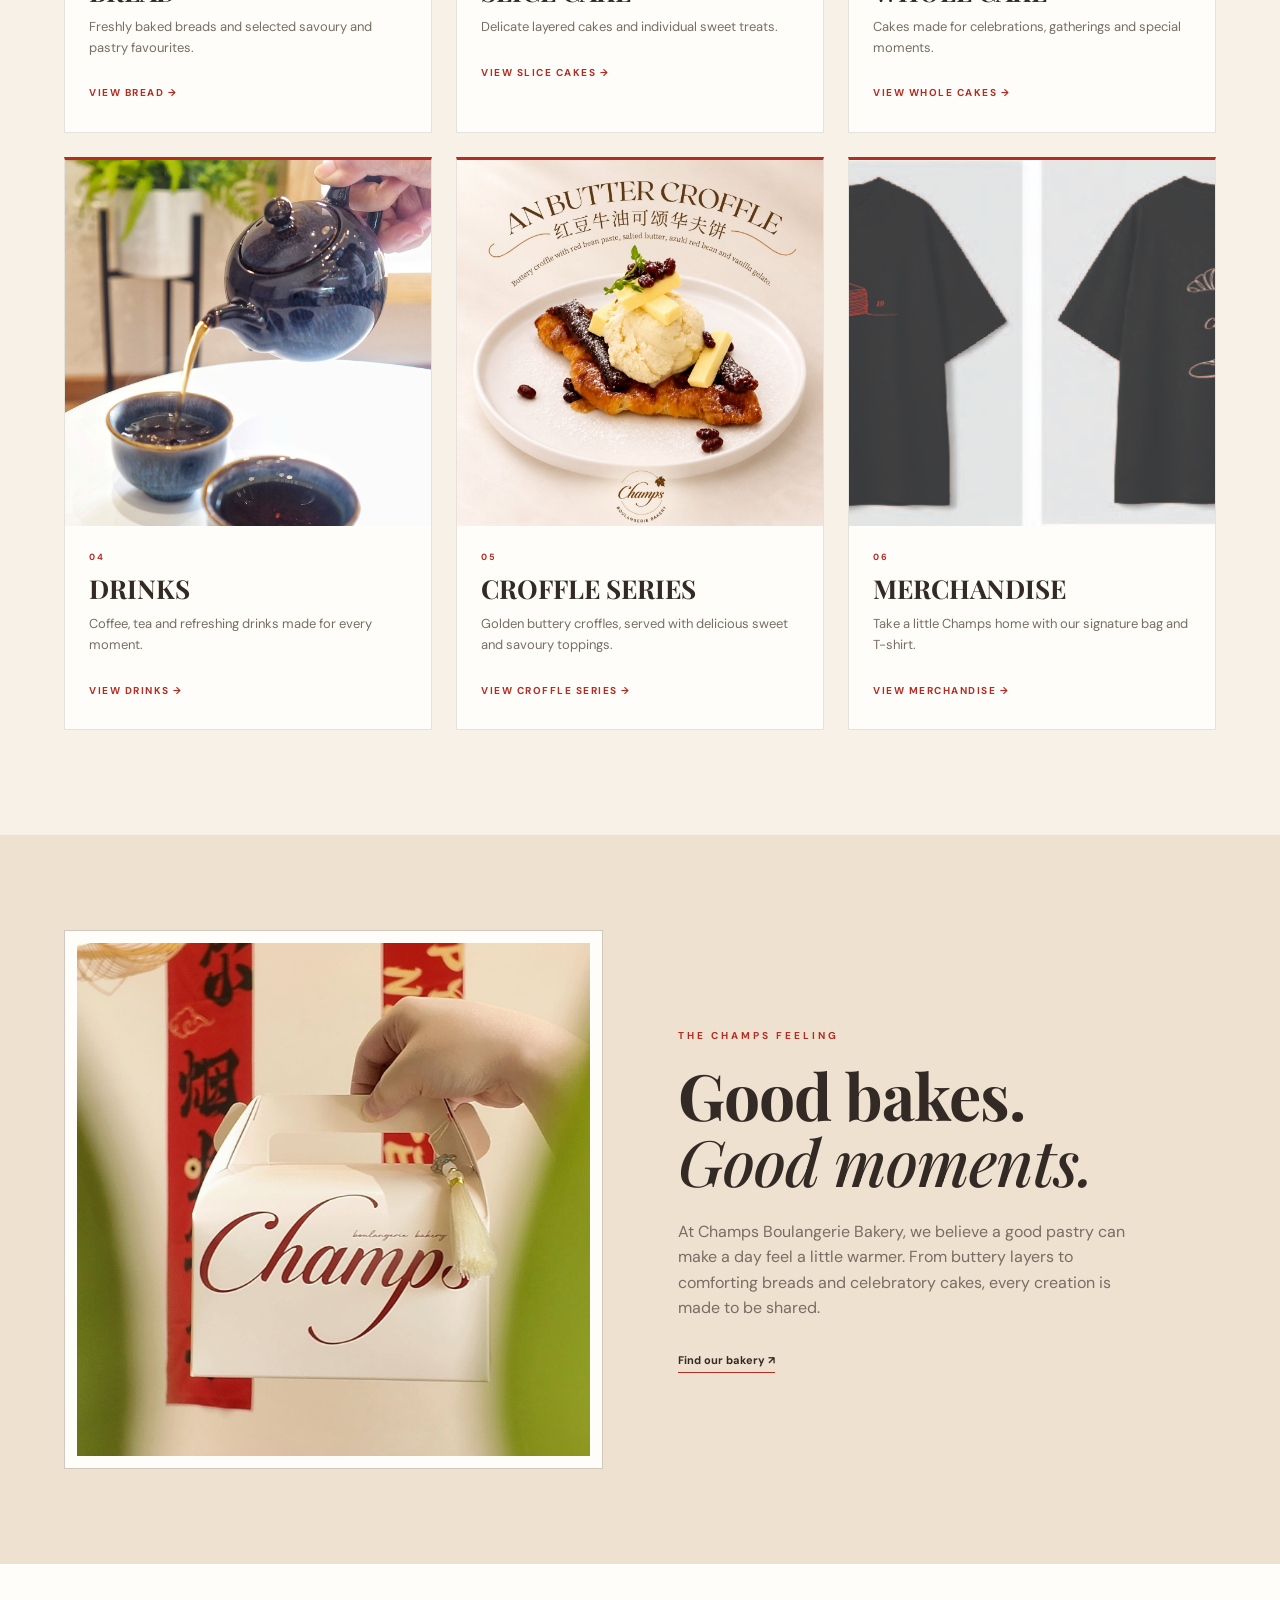
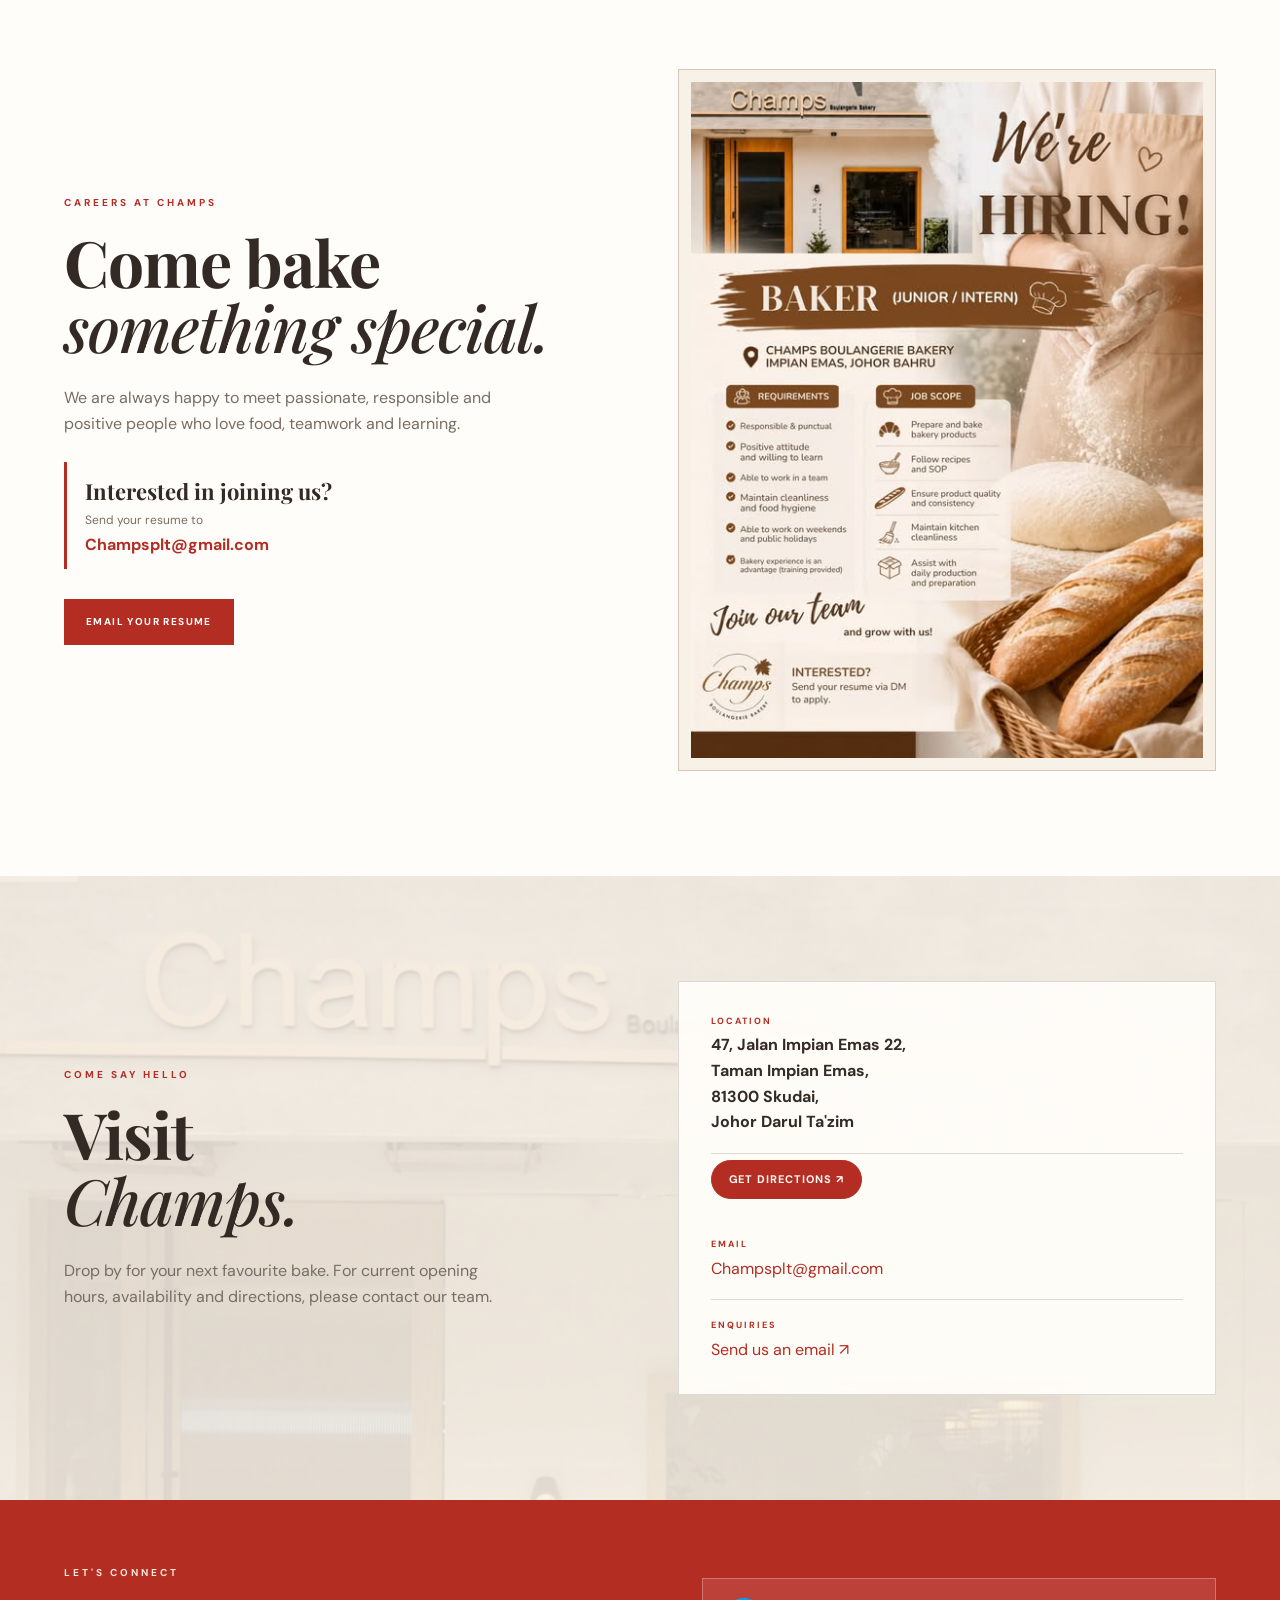
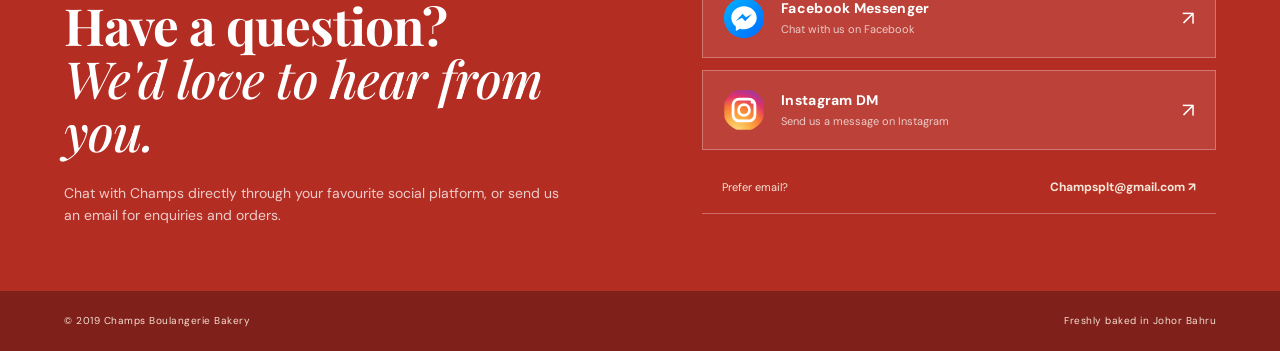
==== commit e8a66adc: "change home page below year" ====
--- a/index.html
+++ b/index.html
@@ -511,9 +511,7 @@
 <div class="container footer-inner">
 <span>
 
-                © <span id="year"></span>
-                Champs Boulangerie Bakery
-
+                © 2019 Champs Boulangerie Bakery               
             </span>
 <span>
 
